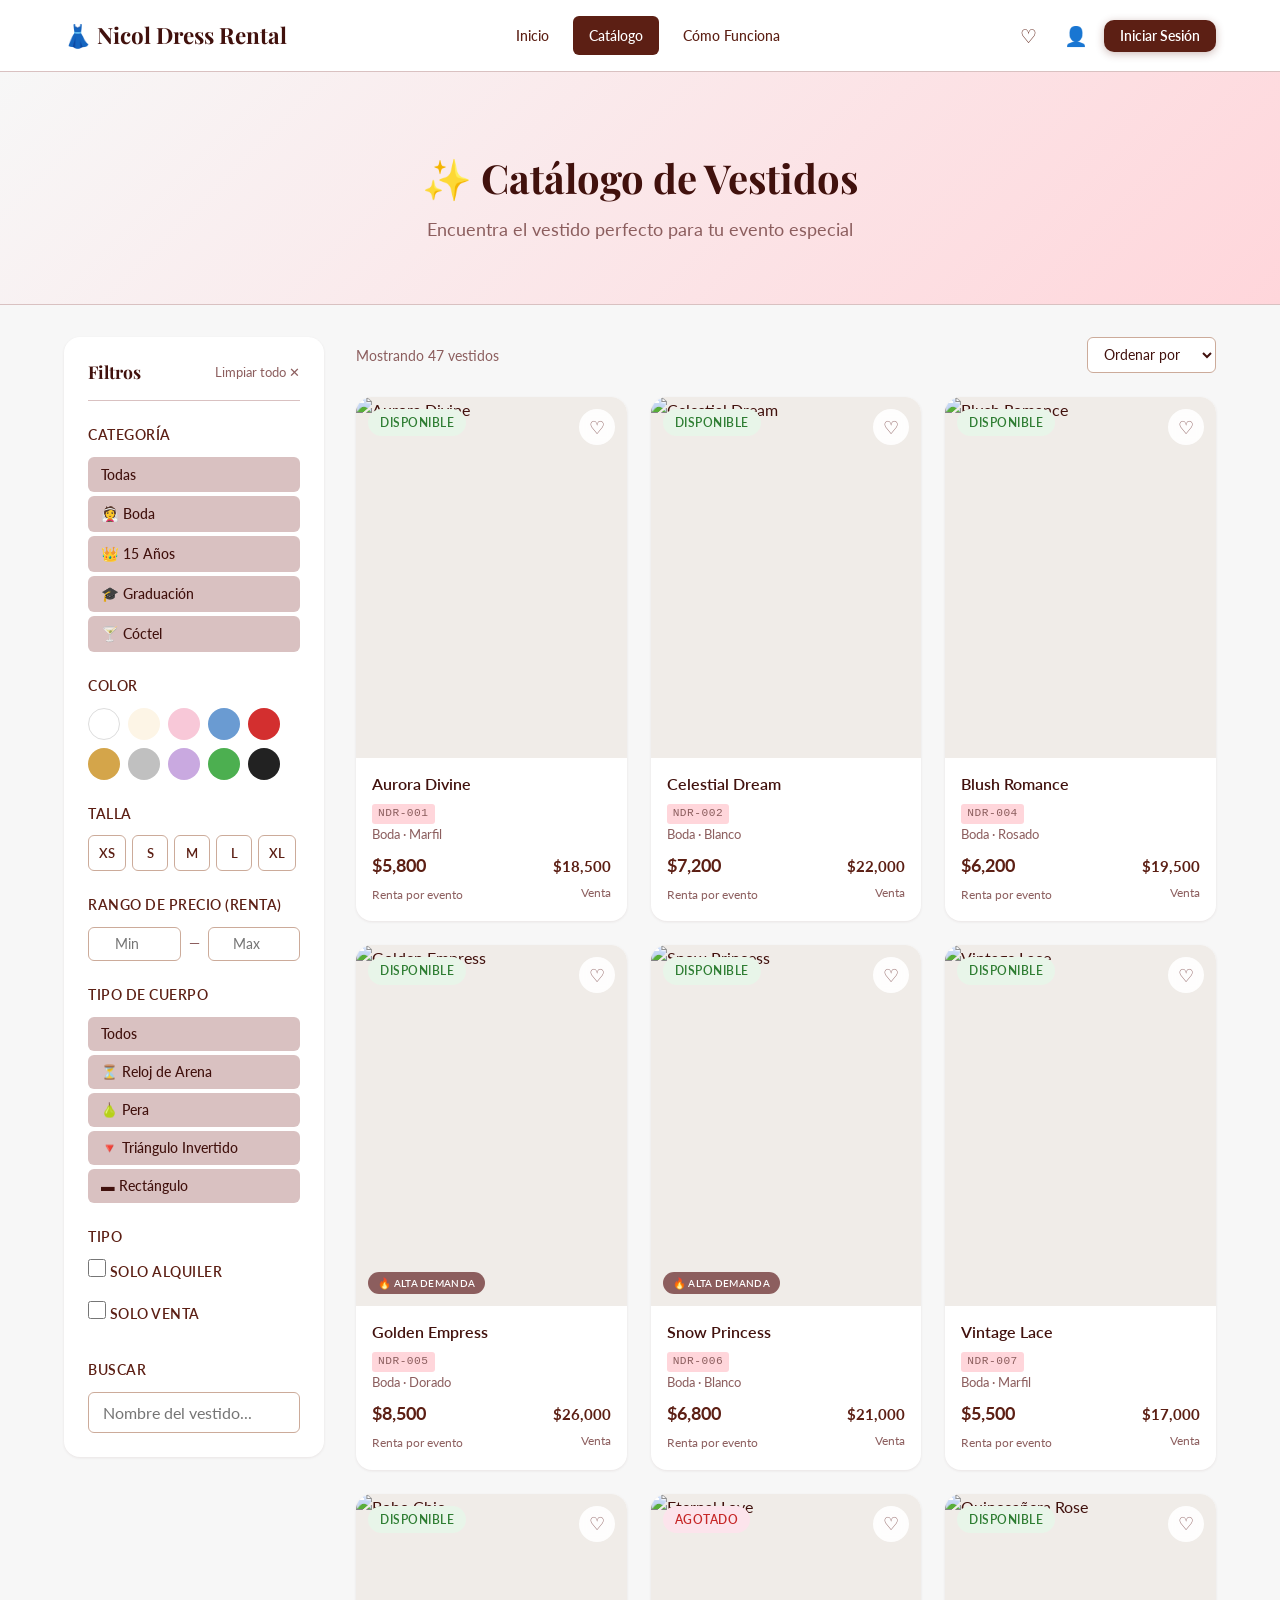
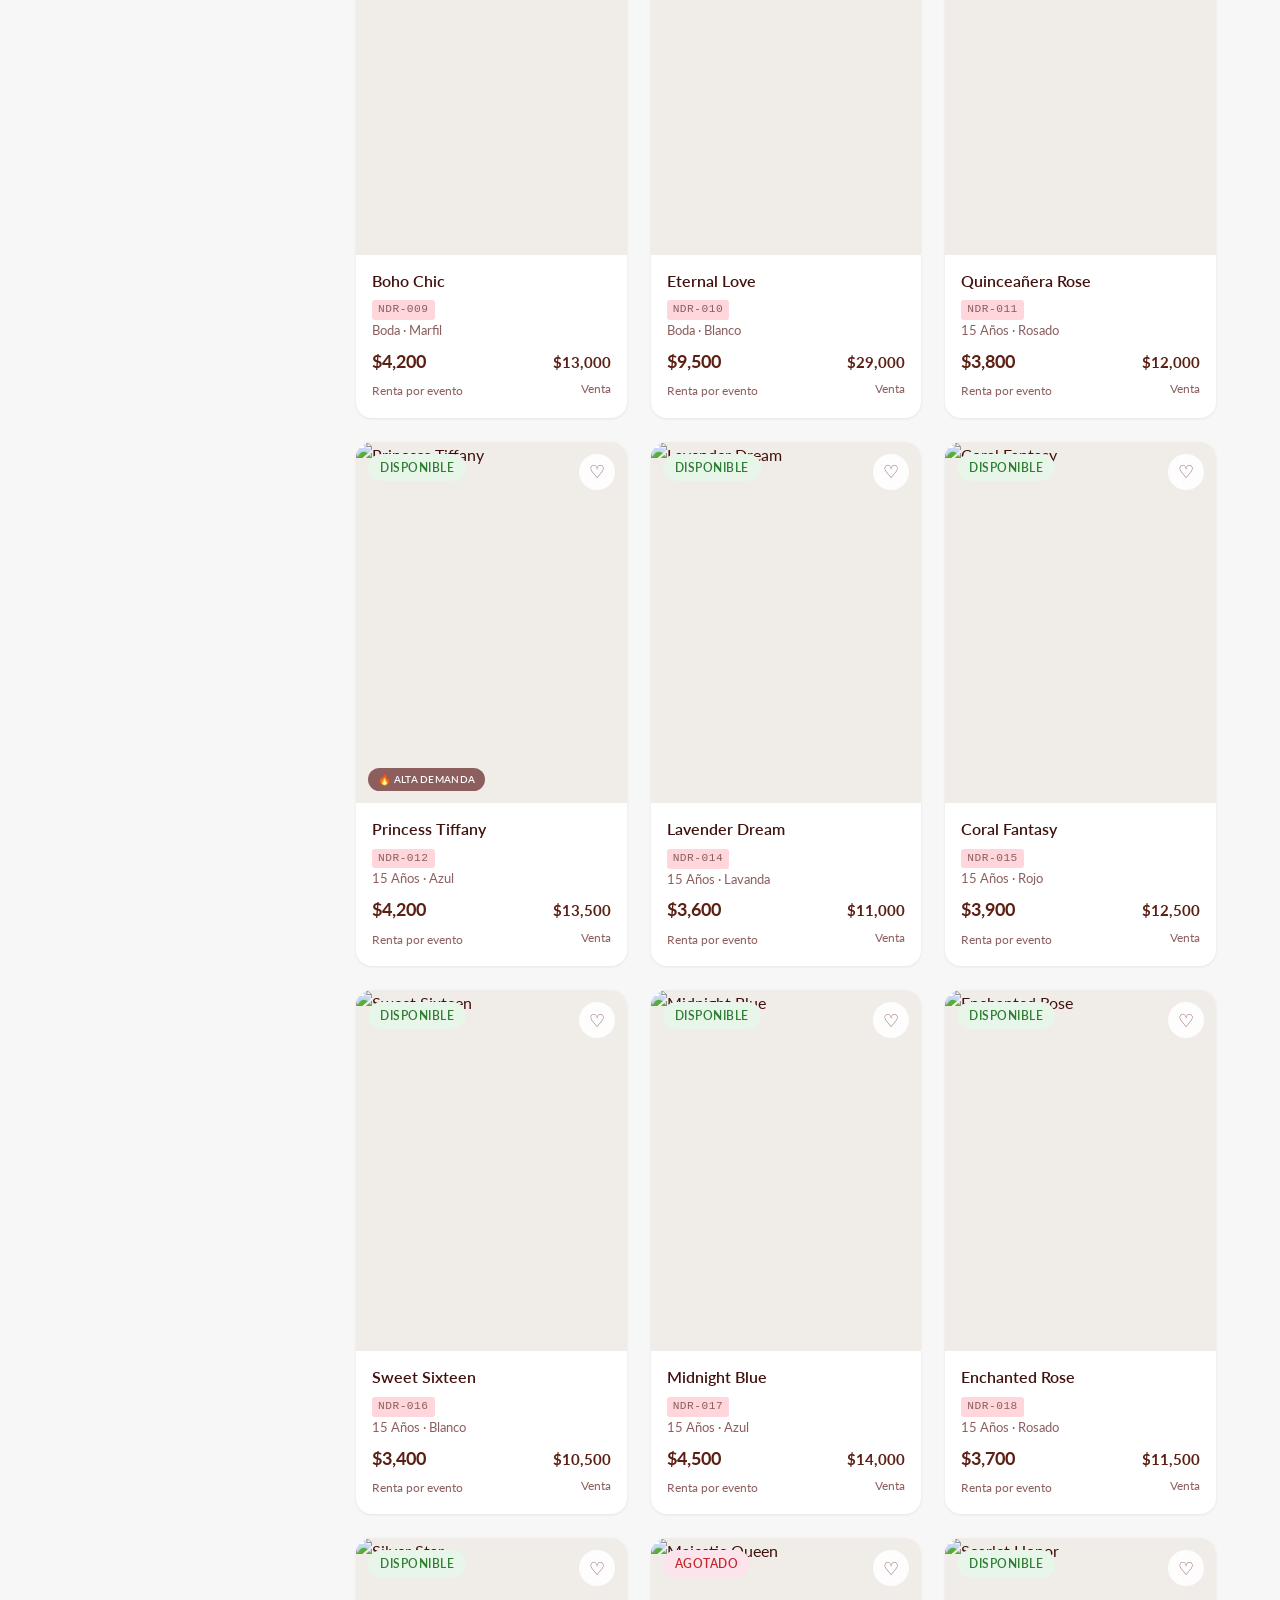
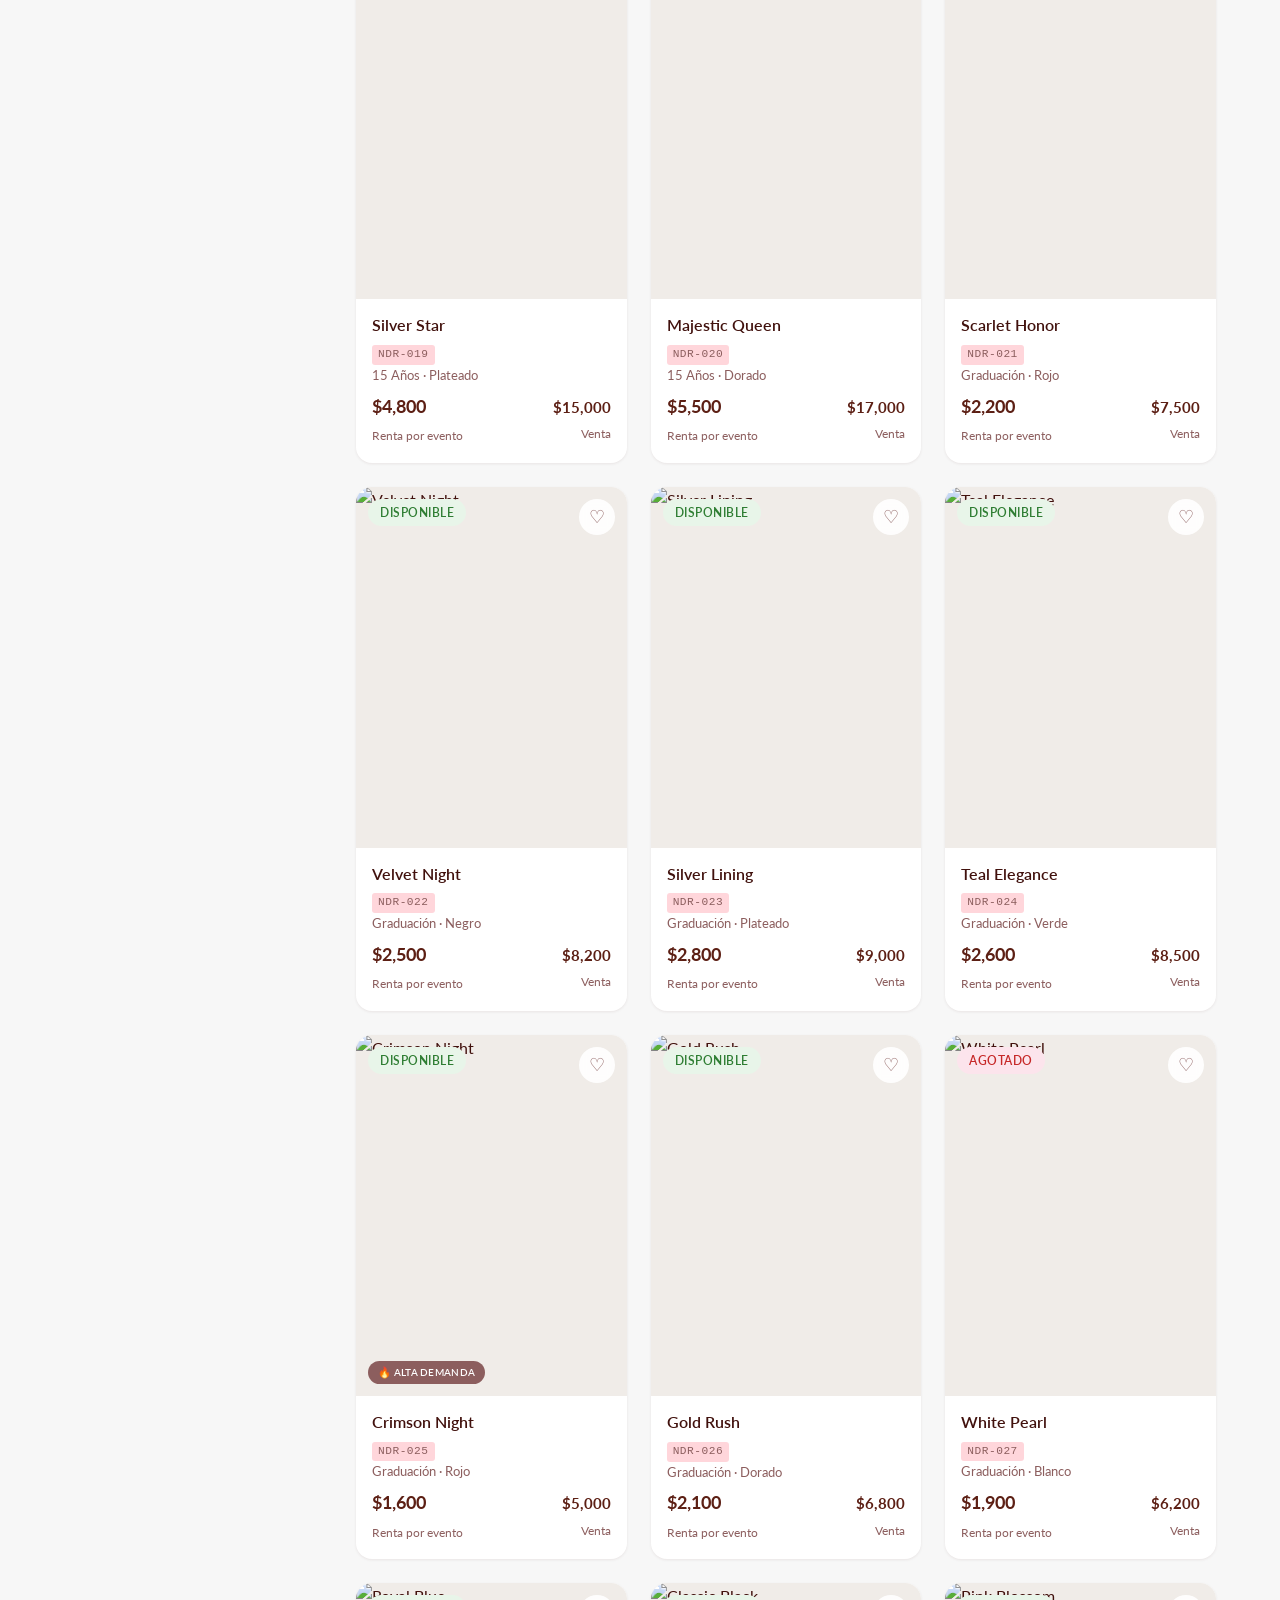
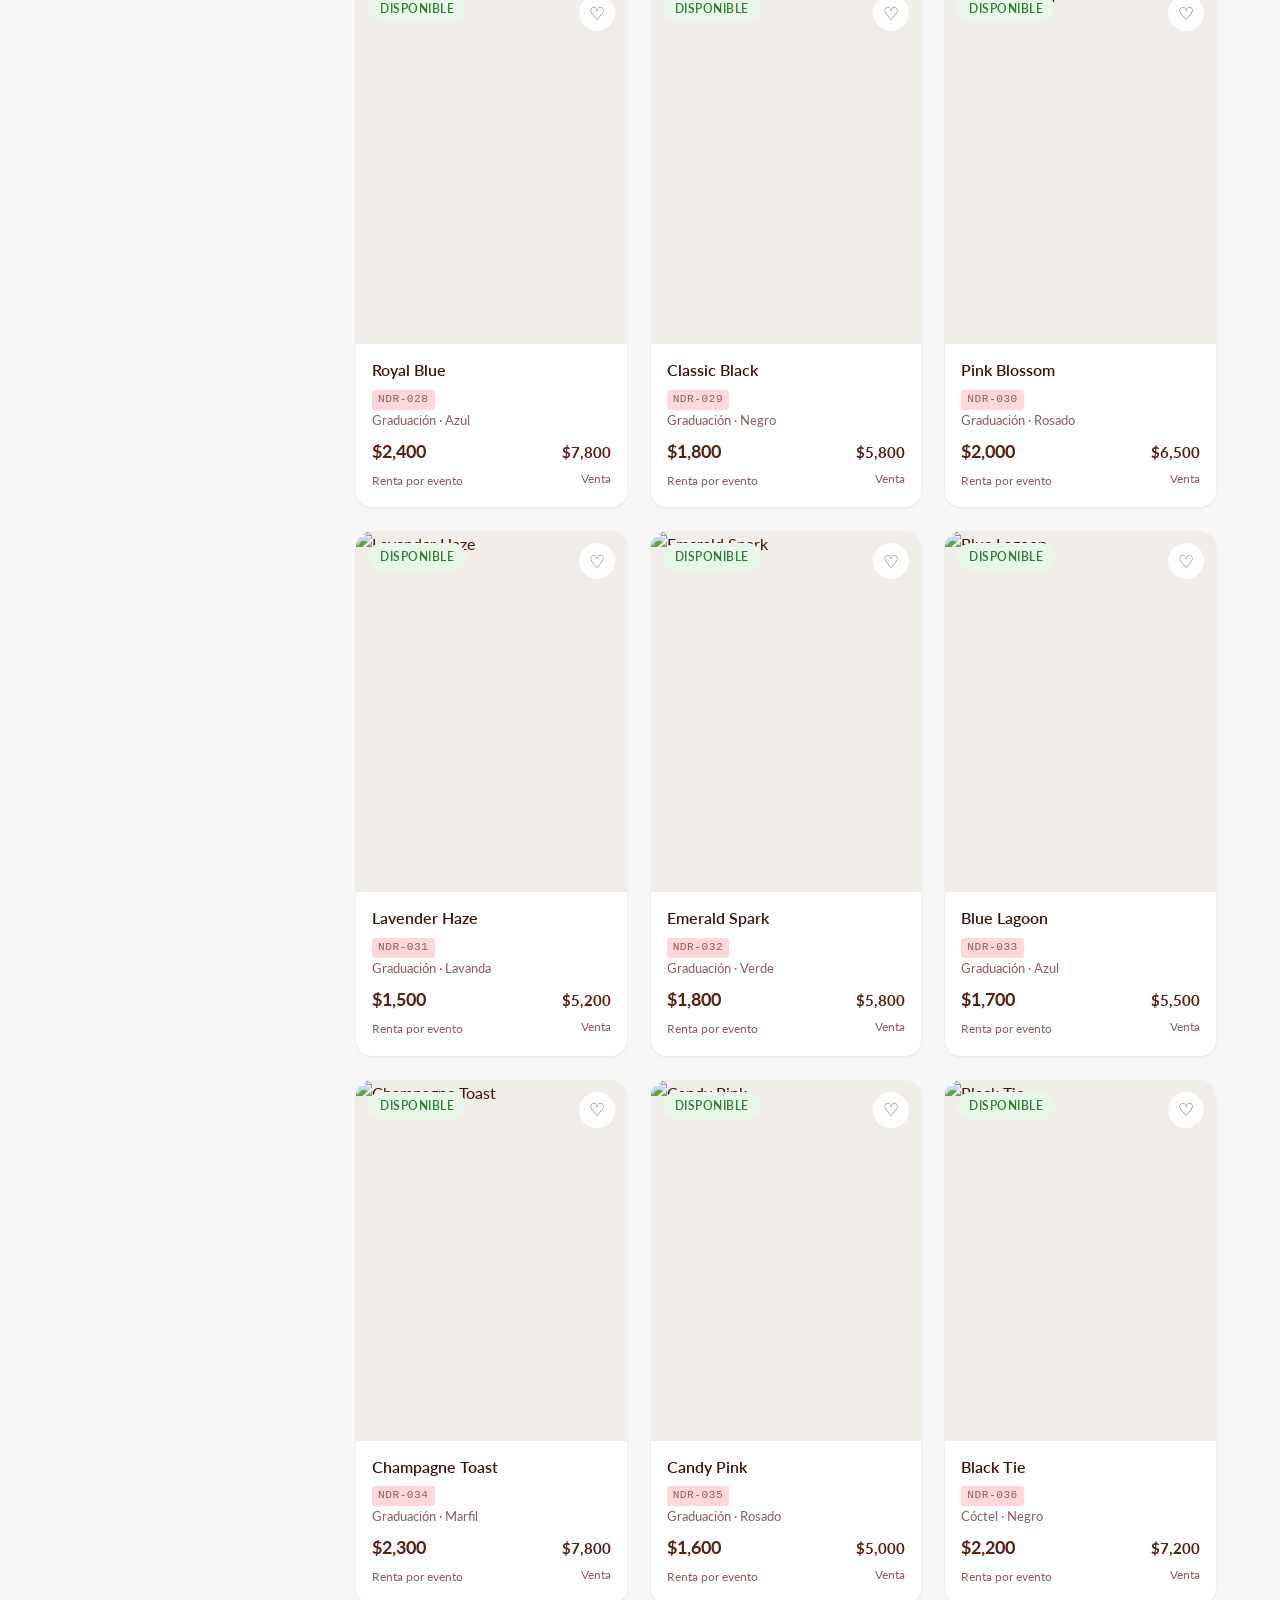
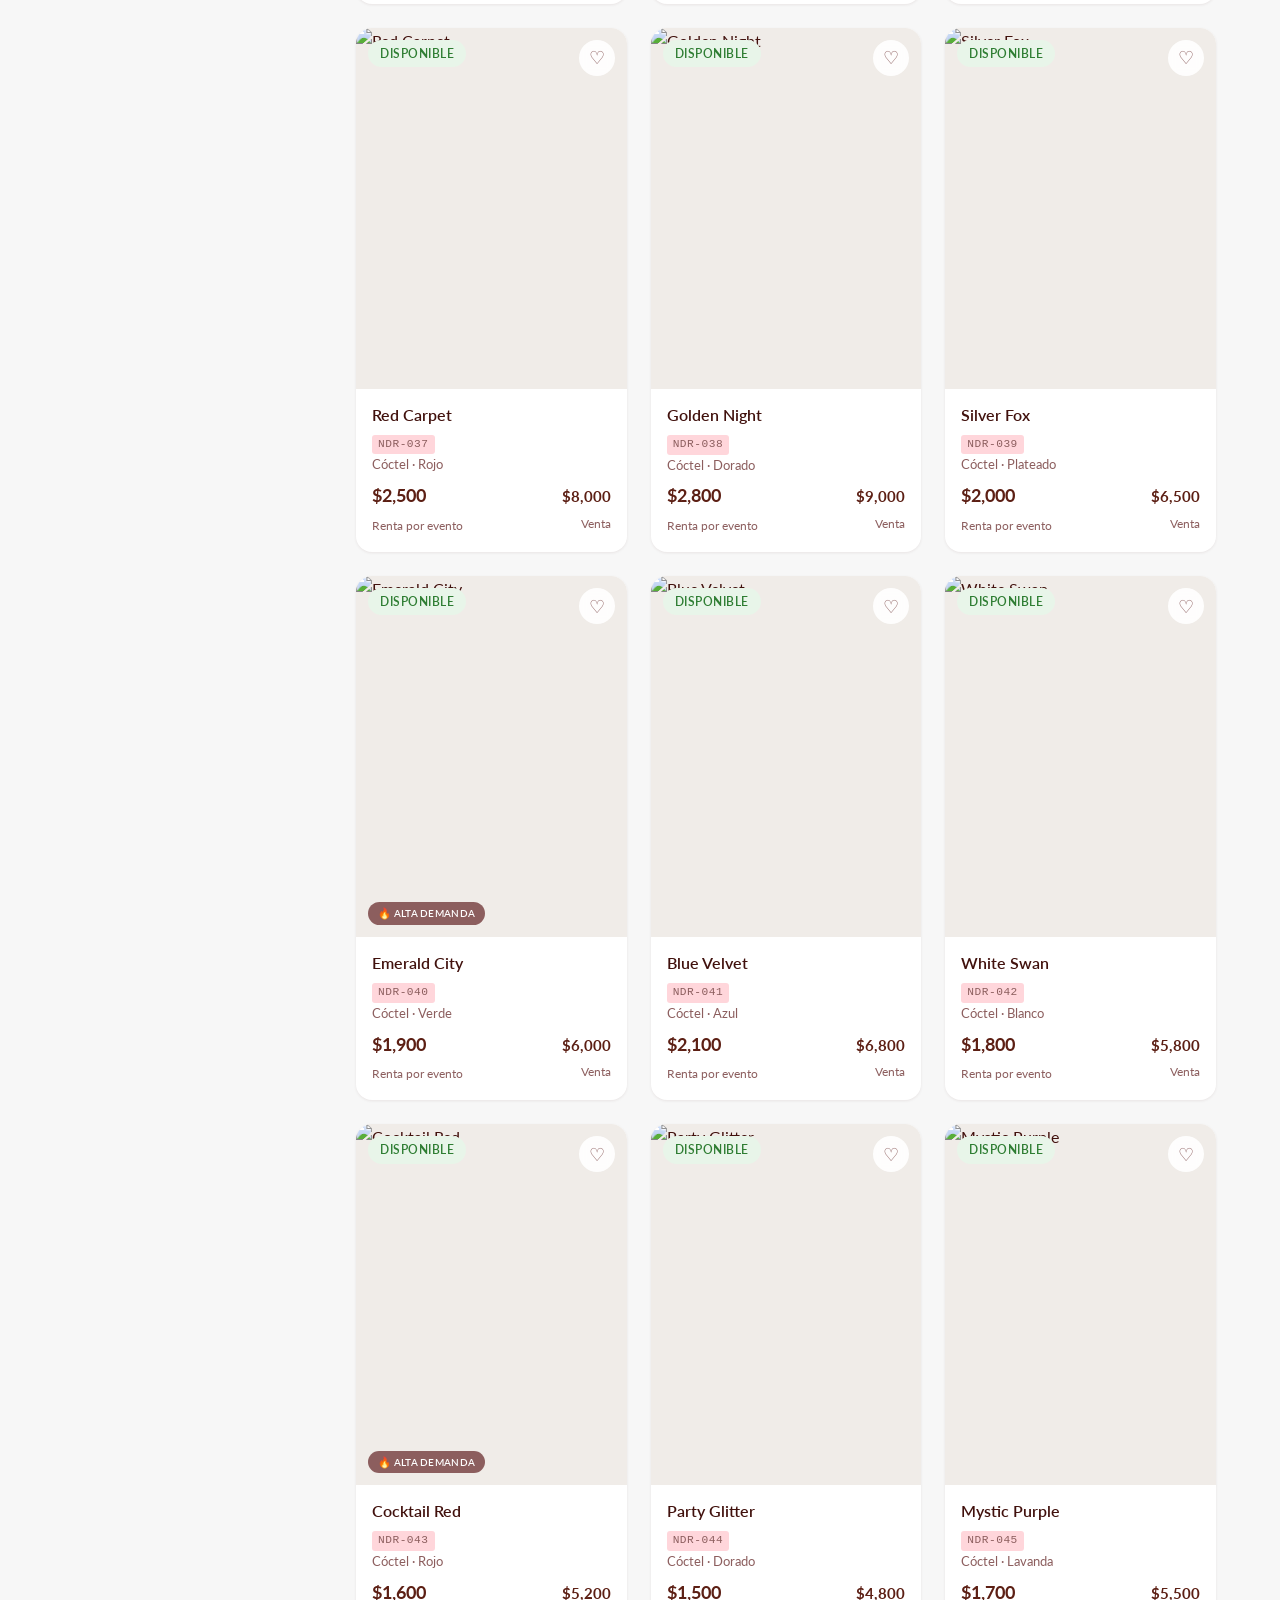
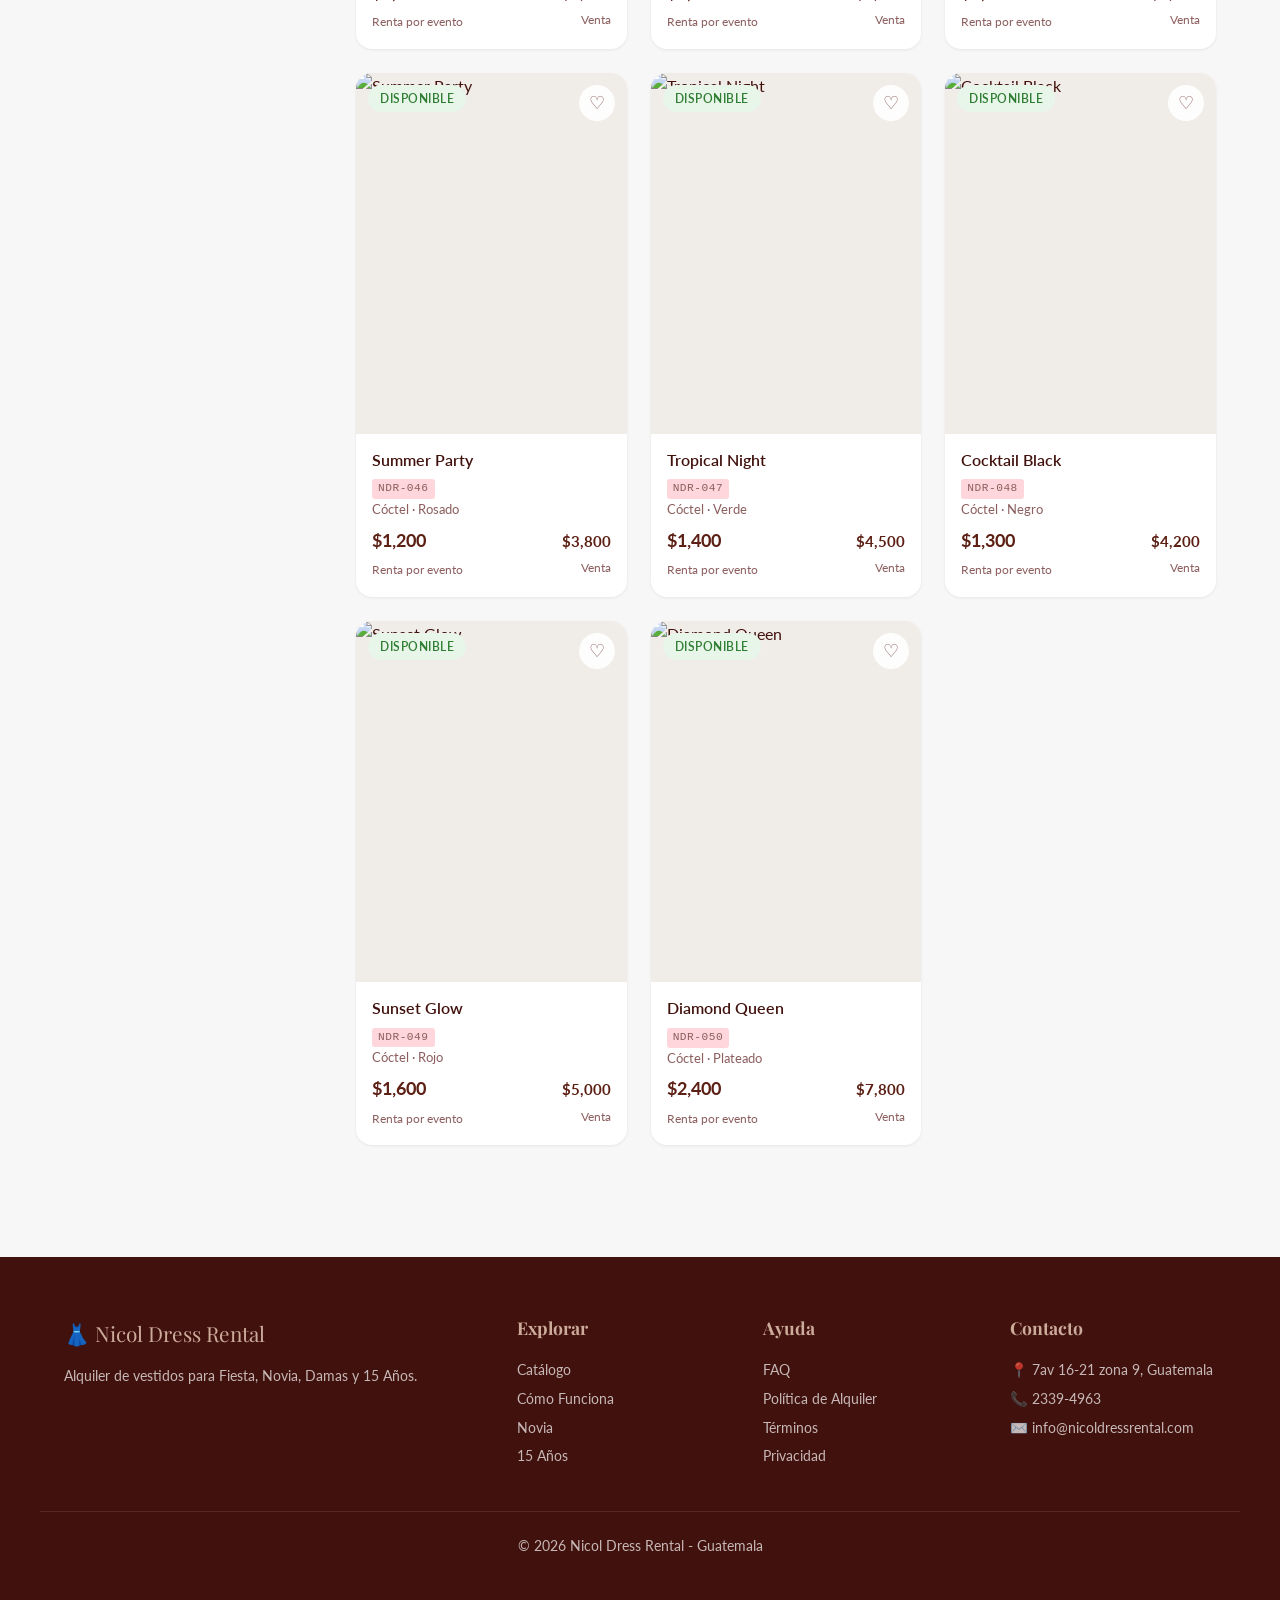
==== catalogo.html @ 9c917ecd "Primer commit de mi proyecto" ====
<!DOCTYPE html>
<html lang="es">
<head>
  <meta charset="UTF-8">
  <meta name="viewport" content="width=device-width, initial-scale=1.0">
  <title>Catálogo - Nicol Dress Rental</title>
  <link rel="stylesheet" href="public/css/main.css">
  <link rel="stylesheet" href="public/css/cliente.css">
  <link rel="icon" href="data:image/svg+xml,<svg xmlns=%22http://www.w3.org/2000/svg%22 viewBox=%220 0 100 100%22><text y=%22.9em%22 font-size=%2290%22>👗</text></svg>">
  <link rel="preconnect" href="https://fonts.googleapis.com">
  <link rel="preconnect" href="https://fonts.gstatic.com" crossorigin>
  <link href="https://fonts.googleapis.com/css2?family=Lato:wght@300;400;700;900&family=Playfair+Display:wght@400;600;700;800&display=swap" rel="stylesheet">
</head>
<body>
  <nav class="navbar" id="navbar">
    <div class="navbar-inner">
      <a href="/" class="navbar-logo"><span>👗 Nicol Dress Rental</span></a>
      <button class="menu-toggle" id="menuToggle" aria-label="Menú">☰</button>
      <div class="navbar-links" id="navbarLinks">
        <a href="/">Inicio</a>
        <a href="catalogo.html" class="active">Catálogo</a>
        <a href="/#como-funciona">Cómo Funciona</a>
      </div>
      <div class="navbar-actions">
        <button class="btn-icon" onclick="window.location.href='?tab=favoritos'" title="Favoritos">♡</button>
        <button class="btn-icon" id="userBtn" onclick="toggleUserMenu()" title="Mi Cuenta">👤</button>
        <button class="btn btn-primary btn-sm" id="loginBtn" onclick="openLoginModal()">Iniciar Sesión</button>
      </div>
    </div>
  </nav>

  <main class="main-content">
    <div class="page-hero">
      <h1>✨ Catálogo de Vestidos</h1>
      <p>Encuentra el vestido perfecto para tu evento especial</p>
    </div>

    <div class="container">
      <div class="catalog-layout">
        <!-- ─── SIDEBAR FILTROS ─── -->
        <aside class="filters-sidebar" id="filtersSidebar">
          <div class="filters-header">
            <h3>Filtros</h3>
            <span class="clear-filters" onclick="limpiarFiltros()">Limpiar todo ✕</span>
          </div>

          <!-- Categoría -->
          <div class="filter-group">
            <label>Categoría</label>
            <div class="filter-categories" id="filterCategorias">
              <button class="filter-category-btn" data-categoria="" onclick="filtrarPorCategoria(this)">Todas</button>
              <button class="filter-category-btn" data-categoria="Boda" onclick="filtrarPorCategoria(this)">👰 Boda</button>
              <button class="filter-category-btn" data-categoria="15 Años" onclick="filtrarPorCategoria(this)">👑 15 Años</button>
              <button class="filter-category-btn" data-categoria="Graduación" onclick="filtrarPorCategoria(this)">🎓 Graduación</button>
              <button class="filter-category-btn" data-categoria="Cóctel" onclick="filtrarPorCategoria(this)">🍸 Cóctel</button>
            </div>
          </div>

          <!-- Color -->
          <div class="filter-group">
            <label>Color</label>
            <div class="color-swatches" id="filterColores">
              <button class="color-swatch" data-color="Blanco" onclick="filtrarPorColor(this)"></button>
              <button class="color-swatch" data-color="Marfil" onclick="filtrarPorColor(this)"></button>
              <button class="color-swatch" data-color="Rosado" onclick="filtrarPorColor(this)"></button>
              <button class="color-swatch" data-color="Azul" onclick="filtrarPorColor(this)"></button>
              <button class="color-swatch" data-color="Rojo" onclick="filtrarPorColor(this)"></button>
              <button class="color-swatch" data-color="Dorado" onclick="filtrarPorColor(this)"></button>
              <button class="color-swatch" data-color="Plateado" onclick="filtrarPorColor(this)"></button>
              <button class="color-swatch" data-color="Lavanda" onclick="filtrarPorColor(this)"></button>
              <button class="color-swatch" data-color="Verde" onclick="filtrarPorColor(this)"></button>
              <button class="color-swatch" data-color="Negro" onclick="filtrarPorColor(this)"></button>
            </div>
          </div>

          <!-- Talla -->
          <div class="filter-group">
            <label>Talla</label>
            <div class="size-chips" id="filterTallas">
              <button class="size-chip" data-talla="XS" onclick="filtrarPorTalla(this)">XS</button>
              <button class="size-chip" data-talla="S" onclick="filtrarPorTalla(this)">S</button>
              <button class="size-chip" data-talla="M" onclick="filtrarPorTalla(this)">M</button>
              <button class="size-chip" data-talla="L" onclick="filtrarPorTalla(this)">L</button>
              <button class="size-chip" data-talla="XL" onclick="filtrarPorTalla(this)">XL</button>
            </div>
          </div>

          <!-- Precio -->
          <div class="filter-group">
            <label>Rango de Precio (Renta)</label>
            <div class="price-range-inputs">
              <input type="number" id="precioMin" placeholder="Min" min="0" onchange="filtrarPorPrecio()">
              <span>—</span>
              <input type="number" id="precioMax" placeholder="Max" min="0" onchange="filtrarPorPrecio()">
            </div>
          </div>

          <!-- Tipo de Cuerpo -->
          <div class="filter-group">
            <label>Tipo de Cuerpo</label>
            <div class="filter-body-types" id="filterCuerpo">
              <button class="filter-body-btn" data-cuerpo="" onclick="filtrarPorCuerpo(this)">Todos</button>
              <button class="filter-body-btn" data-cuerpo="Reloj de Arena" onclick="filtrarPorCuerpo(this)">⏳ Reloj de Arena</button>
              <button class="filter-body-btn" data-cuerpo="Pera" onclick="filtrarPorCuerpo(this)">🍐 Pera</button>
              <button class="filter-body-btn" data-cuerpo="Triángulo Invertido" onclick="filtrarPorCuerpo(this)">🔻 Triángulo Invertido</button>
              <button class="filter-body-btn" data-cuerpo="Rectángulo" onclick="filtrarPorCuerpo(this)">▬ Rectángulo</button>
            </div>
          </div>

          <!-- Tipo transacción -->
          <div class="filter-group">
            <label>Tipo</label>
            <div class="filter-checkboxes">
              <label class="filter-checkbox">
                <input type="checkbox" id="soloRenta" onchange="aplicarFiltros()">
                Solo Alquiler
              </label>
              <label class="filter-checkbox">
                <input type="checkbox" id="soloVenta" onchange="aplicarFiltros()">
                Solo Venta
              </label>
            </div>
          </div>

          <!-- Búsqueda -->
          <div class="filter-group">
            <label>Buscar</label>
            <input type="text" id="searchInput" placeholder="Nombre del vestido..." oninput="aplicarFiltros()">
          </div>
        </aside>

        <!-- ─── GRID CATÁLOGO ─── -->
        <div>
          <div class="catalog-header">
            <span class="result-count" id="resultCount">Mostrando 0 vestidos</span>
            <select class="sort-select" id="sortSelect" onchange="aplicarFiltros()">
              <option value="default">Ordenar por</option>
              <option value="precio-asc">Menor precio</option>
              <option value="precio-desc">Mayor precio</option>
              <option value="nombre">Nombre A-Z</option>
            </select>
          </div>
          <div class="grid grid-3" id="catalogGrid"></div>
        </div>
      </div>
    </div>
  </main>

  <footer class="footer">
    <div class="footer-inner">
      <div>
        <div class="footer-logo">👗 Nicol Dress Rental</div>
        <p>Alquiler de vestidos para Fiesta, Novia, Damas y 15 Años.</p>
      </div>
      <div>
        <h4>Explorar</h4>
        <a href="catalogo.html">Catálogo</a><br>
        <a href="/#como-funciona">Cómo Funciona</a><br>
        <a href="catalogo.html?categoria=Boda">Novia</a><br>
        <a href="catalogo.html?categoria=15 Años">15 Años</a>
      </div>
      <div><h4>Ayuda</h4><a href="faq.html">FAQ</a><br><a href="politicas.html">Política de Alquiler</a><br><a href="terminos.html">Términos</a><br><a href="privacidad.html">Privacidad</a></div>
      <div>
        <h4>Contacto</h4>
        <p>📍 7av 16-21 zona 9, Guatemala</p>
        <p>📞 2339-4963</p>
        <p>✉️ info@nicoldressrental.com</p>
      </div>
    </div>
    <div class="footer-bottom"><p>© 2026 Nicol Dress Rental - Guatemala</p></div>
  </footer>

  <!-- ─── LOGIN MODAL ─── -->
  <div class="modal-overlay" id="loginModal">
    <div class="modal">
      <div class="modal-header">
        <h3>Iniciar Sesión</h3>
        <button class="modal-close" onclick="closeLoginModal()">✕</button>
      </div>
      <div class="modal-body">
        <form class="login-form" id="loginForm" onsubmit="handleLogin(event)">
          <div class="form-group">
            <label for="loginEmail">Correo electrónico</label>
            <input type="email" id="loginEmail" placeholder="tu@correo.com" required>
          </div>
          <div class="form-group">
            <label for="loginPassword">Contraseña</label>
            <input type="password" id="loginPassword" placeholder="••••••" required>
          </div>
          <div class="form-group" style="margin:0;">
            <button type="submit" class="btn btn-primary btn-block">Iniciar Sesión</button>
          </div>
          <div class="form-footer">
            <p>Demo: <strong>maria@demo.com</strong> / <strong>123456</strong></p>
          </div>
        </form>
      </div>
    </div>
  </div>

  <!-- ─── TOAST ─── -->
  <div class="toast-container" id="toastContainer"></div>

  <script src="public/js/data.js"></script>
  <script src="public/js/catalogo.js"></script>
  <script src="public/js/carrito.js"></script>
  <script src="public/js/image-config.js"></script>
  <script>
    document.getElementById('menuToggle')?.addEventListener('click', () => {
      document.getElementById('navbarLinks').classList.toggle('open');
    });
  </script>
</body>
</html>
---- public/css/main.css ----
/* ============================================================
   👗 Nicol Dress Rental - Estilos Globales
   ============================================================ */

/* ─── CSS Variables (Paleta Estratégica) ─── */
:root {
  /* Paleta de colores - Aplicación estratégica 60-30-10 */
  --primary: #5C1F14;        /* Rojo Óxido - Botones CTA */
  --primary-dark: #4a1810;   /* Rojo Óxido oscuro - Hover */
  --primary-light: #7a3a2e;  /* Variante más clara */
  --accent: #8C5E5E;         /* Acento bordes/badges */
  --accent-soft: #CCAB9A;    /* Acento suave */

  --bg-cream: #F7F7F7;       /* Fondo Principal - 60% de la página */
  --bg-white: #ffffff;
  --bg-light: #FFD6DB;       /* Fondos secundarios y tarjetas */
  --bg-card: #D9C1C1;        /* Fondo tarjetas alternativo */
  --bg-gray: #f0ece8;
  --bg-dark: #41110D;        /* Vino Tinto Muy Oscuro - Texto principal */

  --text-primary: #41110D;   /* Vino Tinto - Texto principal y títulos */
  --text-secondary: #5C1F14; /* Rojo Óxido - Texto secundario */
  --text-muted: #8C5E5E;    /* Acento - Texto deshabilitado */
  --text-light: #ffffff;
  --text-link: #5C1F14;

  --border: #CCAB9A;         /* Acentos y bordes */
  --border-light: #D9C1C1;   /* Bordes suaves */

  --success: #4caf50;
  --warning: #ff9800;
  --danger: #d32f2f;
  --info: #5C1F14;

  --shadow-sm: 0 1px 3px rgba(65, 17, 13, 0.08);
  --shadow-md: 0 4px 12px rgba(65, 17, 13, 0.1);
  --shadow-lg: 0 8px 30px rgba(65, 17, 13, 0.12);
  --shadow-xl: 0 20px 60px rgba(65, 17, 13, 0.15);

  --radius-sm: 6px;
  --radius-md: 10px;
  --radius-lg: 16px;
  --radius-xl: 24px;

  --font-serif: 'Playfair Display', 'Georgia', serif;
  --font-sans: 'Lato', 'Segoe UI', -apple-system, BlinkMacSystemFont, sans-serif;

  --transition: all 0.3s cubic-bezier(0.4, 0, 0.2, 1);
  --transition-fast: all 0.15s ease;

  --max-width: 1200px;
  --header-height: 72px;
}

/* ─── Reset ─── */
*, *::before, *::after {
  box-sizing: border-box;
  margin: 0;
  padding: 0;
}

html {
  scroll-behavior: smooth;
  font-size: 16px;
}

body {
  font-family: var(--font-sans);
  color: var(--text-primary);
  background-color: var(--bg-cream);
  line-height: 1.6;
  min-height: 100vh;
  -webkit-font-smoothing: antialiased;
}

img {
  max-width: 100%;
  height: auto;
  display: block;
}

a {
  color: var(--text-link);
  text-decoration: none;
  transition: var(--transition-fast);
}

a:hover {
  color: var(--primary-dark);
}

button {
  cursor: pointer;
  font-family: inherit;
  font-size: inherit;
  border: none;
  background: none;
  transition: var(--transition);
}

input, select, textarea {
  font-family: inherit;
  font-size: inherit;
  border: 1.5px solid var(--border);
  border-radius: var(--radius-sm);
  padding: 10px 14px;
  background: var(--bg-white);
  color: var(--text-primary);
  transition: var(--transition-fast);
  outline: none;
  width: 100%;
}

input:focus, select:focus, textarea:focus {
  border-color: var(--primary);
  box-shadow: 0 0 0 3px rgba(92, 31, 20, 0.15);
}

ul { list-style: none; }

/* ─── Typography ─── */
h1, h2, h3, h4, h5, h6 {
  font-family: var(--font-serif);
  color: var(--text-primary);
  line-height: 1.3;
}

h1 { font-size: 2.5rem; }
h2 { font-size: 2rem; }
h3 { font-size: 1.5rem; }
h4 { font-size: 1.25rem; }

/* ─── Header / Navbar ─── */
.navbar {
  position: fixed;
  top: 0;
  left: 0;
  right: 0;
  z-index: 1000;
  background: rgba(255, 255, 255, 0.97);
  backdrop-filter: blur(10px);
  -webkit-backdrop-filter: blur(10px);
  border-bottom: 1px solid var(--border-light);
  height: var(--header-height);
  transition: var(--transition);
}

.navbar.scrolled {
  box-shadow: var(--shadow-md);
}

.navbar-inner {
  max-width: var(--max-width);
  margin: 0 auto;
  padding: 0 24px;
  height: 100%;
  display: flex;
  align-items: center;
  justify-content: space-between;
}

.navbar-logo {
  display: flex;
  align-items: center;
  gap: 10px;
  font-family: var(--font-serif);
  font-size: 1.4rem;
  color: var(--text-primary);
  font-weight: 700;
}

.navbar-logo img {
  height: 36px;
  width: auto;
}

.navbar-logo span {
  color: var(--text-primary);
}

.navbar-links {
  display: flex;
  align-items: center;
  gap: 8px;
}

.navbar-links a {
  padding: 8px 16px;
  border-radius: var(--radius-sm);
  color: var(--text-secondary);
  font-size: 0.9rem;
  font-weight: 500;
  transition: var(--transition);
}

.navbar-links a:hover,
.navbar-links a.active {
  color: var(--text-light);
  background: var(--primary);
}

.navbar-actions {
  display: flex;
  align-items: center;
  gap: 8px;
}

.navbar-actions .btn-icon {
  width: 40px;
  height: 40px;
  display: flex;
  align-items: center;
  justify-content: center;
  border-radius: 50%;
  color: var(--text-secondary);
  font-size: 1.2rem;
  position: relative;
  transition: var(--transition);
}

.navbar-actions .btn-icon:hover {
  background: var(--bg-light);
  color: var(--primary);
}

.navbar-actions .badge {
  position: absolute;
  top: 2px;
  right: 2px;
  background: var(--danger);
  color: white;
  font-size: 0.65rem;
  font-weight: 700;
  width: 18px;
  height: 18px;
  border-radius: 50%;
  display: flex;
  align-items: center;
  justify-content: center;
}

/* Hamburger menu button (mobile) */
.menu-toggle {
  display: none;
  width: 40px;
  height: 40px;
  align-items: center;
  justify-content: center;
  border-radius: var(--radius-sm);
  color: var(--text-secondary);
  font-size: 1.5rem;
}

/* ─── Buttons ─── */
.btn {
  display: inline-flex;
  align-items: center;
  justify-content: center;
  gap: 8px;
  padding: 12px 24px;
  border-radius: var(--radius-md);
  font-weight: 600;
  font-size: 0.95rem;
  transition: var(--transition);
  white-space: nowrap;
  position: relative;
  overflow: hidden;
}

.btn::after {
  content: '';
  position: absolute;
  inset: 0;
  background: radial-gradient(circle at center, rgba(255,255,255,0.3) 0%, transparent 70%);
  opacity: 0;
  transition: opacity 0.3s ease;
}

.btn:active::after {
  opacity: 1;
}

.btn-primary {
  background: var(--primary);
  color: white;
  box-shadow: 0 2px 8px rgba(92, 31, 20, 0.3);
}

.btn-primary:hover {
  background: #41110D;
  transform: translateY(-3px);
  box-shadow: 0 8px 24px rgba(65, 17, 13, 0.45);
  color: white;
}

.btn-secondary {
  background: #D9C1C1;
  color: #41110D;
  border: 1.5px solid #CCAB9A;
}

.btn-secondary:hover {
  background: #CCAB9A;
  border-color: #8C5E5E;
  color: #41110D;
  transform: translateY(-2px);
  box-shadow: 0 4px 12px rgba(140, 94, 94, 0.3);
}

.btn-outline {
  background: transparent;
  color: var(--primary);
  border: 1.5px solid var(--primary);
}

.btn-outline:hover {
  background: var(--primary);
  color: white;
  transform: translateY(-1px);
  box-shadow: 0 4px 12px rgba(92, 31, 20, 0.3);
}

.btn-danger {
  background: var(--danger);
  color: white;
}

.btn-danger:hover {
  background: #b71c1c;
  color: white;
  transform: translateY(-1px);
}

.btn-sm {
  padding: 8px 16px;
  font-size: 0.85rem;
}

.btn-lg {
  padding: 16px 32px;
  font-size: 1.1rem;
}

.btn-block {
  width: 100%;
}

/* ─── Scrollbar Personalizada ─── */
::-webkit-scrollbar {
  width: 8px;
  height: 8px;
}

::-webkit-scrollbar-track {
  background: var(--bg-cream);
}

::-webkit-scrollbar-thumb {
  background: var(--accent-soft);
  border-radius: 4px;
}

::-webkit-scrollbar-thumb:hover {
  background: var(--accent);
}

/* ─── Main Content ─── */
.main-content {
  padding-top: var(--header-height);
  min-height: calc(100vh - var(--header-height));
}

.container {
  max-width: var(--max-width);
  margin: 0 auto;
  padding: 0 24px;
}

.section {
  padding: 80px 0;
}

.section-title {
  text-align: center;
  margin-bottom: 48px;
}

.section-title h2 {
  margin-bottom: 12px;
  color: var(--text-primary);
}

.section-title p {
  color: var(--text-muted);
  max-width: 600px;
  margin: 0 auto;
}

/* ─── Cards ─── */
.card {
  background: var(--bg-white);
  border-radius: var(--radius-lg);
  box-shadow: var(--shadow-sm);
  overflow: hidden;
  transition: var(--transition);
}

.card:hover {
  box-shadow: var(--shadow-md);
  transform: translateY(-4px);
}

/* ─── Grid ─── */
.grid {
  display: grid;
  gap: 24px;
}

.grid-2 { grid-template-columns: repeat(2, 1fr); }
.grid-3 { grid-template-columns: repeat(3, 1fr); }
.grid-4 { grid-template-columns: repeat(4, 1fr); }

/* ─── Badge ─── */
.badge {
  display: inline-flex;
  align-items: center;
  gap: 4px;
  padding: 4px 12px;
  border-radius: 100px;
  font-size: 0.75rem;
  font-weight: 600;
  text-transform: uppercase;
  letter-spacing: 0.5px;
}

.badge-success { background: #e8f5e9; color: #2e7d32; }
.badge-warning { background: #fff3e0; color: #e65100; }
.badge-danger { background: #fce4ec; color: #c62828; }
.badge-info { background: #FFD6DB; color: var(--primary); }
.badge-default { background: #D9C1C1; color: var(--text-primary); }

/* ─── Spinner ─── */
.spinner {
  width: 24px;
  height: 24px;
  border: 3px solid var(--border);
  border-top-color: var(--primary);
  border-radius: 50%;
  animation: spin 0.6s linear infinite;
}

@keyframes spin {
  to { transform: rotate(360deg); }
}

/* ─── Image Skeleton / Loading ─── */
.img-loading {
  position: relative;
  overflow: hidden;
  background: #D9C1C1;
}

.img-loading::after {
  content: '';
  position: absolute;
  top: 0;
  left: -100%;
  width: 200%;
  height: 100%;
  background: linear-gradient(90deg, transparent 0%, rgba(255,255,255,0.4) 50%, transparent 100%);
  animation: shimmer 1.5s infinite;
}

@keyframes shimmer {
  from { transform: translateX(-50%); }
  to { transform: translateX(50%); }
}

img {
  transition: opacity 0.4s ease;
}

/* ─── Toast / Notifications ─── */
.toast-container {
  position: fixed;
  top: calc(var(--header-height) + 16px);
  right: 24px;
  z-index: 9999;
  display: flex;
  flex-direction: column;
  gap: 8px;
}

.toast {
  display: flex;
  align-items: center;
  gap: 12px;
  padding: 14px 20px;
  background: #FFD6DB;
  border-radius: var(--radius-md);
  box-shadow: 0 8px 32px rgba(65, 17, 13, 0.18);
  border-left: 4px solid #8C5E5E;
  min-width: 300px;
  max-width: 420px;
  animation: slideInRight 0.3s ease;
  border: 1px solid #CCAB9A;
  color: #41110D;
}

.toast-success { border-left-color: #4caf50; }
.toast-error { border-left-color: #d32f2f; }
.toast-warning { border-left-color: #ff9800; }
.toast-info { border-left-color: #8C5E5E; }

.toast-success { border-left-color: var(--success); }
.toast-error { border-left-color: var(--danger); }
.toast-warning { border-left-color: var(--warning); }
.toast-info { border-left-color: var(--info); }

.toast-icon {
  font-size: 1.3rem;
  flex-shrink: 0;
}

.toast-message {
  flex: 1;
  font-size: 0.9rem;
  color: var(--text-secondary);
}

.toast-close {
  flex-shrink: 0;
  color: var(--text-muted);
  font-size: 1.1rem;
  padding: 4px;
}

@keyframes slideInRight {
  from { transform: translateX(100%); opacity: 0; }
  to { transform: translateX(0); opacity: 1; }
}

/* ─── Modal ─── */
.modal-overlay {
  position: fixed;
  top: 0;
  left: 0;
  right: 0;
  bottom: 0;
  background: rgba(65, 17, 13, 0.5);
  backdrop-filter: blur(4px);
  z-index: 2000;
  display: none;
  align-items: center;
  justify-content: center;
  padding: 24px;
  animation: fadeIn 0.2s ease;
}

.modal-overlay.open {
  display: flex;
}

.modal {
  background: var(--bg-white);
  border-radius: var(--radius-xl);
  box-shadow: var(--shadow-xl);
  max-width: 600px;
  width: 100%;
  max-height: 90vh;
  overflow-y: auto;
  animation: scaleIn 0.3s ease;
}

.modal-header {
  display: flex;
  align-items: center;
  justify-content: space-between;
  padding: 24px;
  border-bottom: 1px solid var(--border-light);
}

.modal-header h3 {
  font-size: 1.3rem;
}

.modal-close {
  width: 36px;
  height: 36px;
  display: flex;
  align-items: center;
  justify-content: center;
  border-radius: 50%;
  color: var(--text-muted);
  font-size: 1.3rem;
}

.modal-close:hover {
  background: var(--bg-light);
  color: var(--text-primary);
}

.modal-body {
  padding: 24px;
}

.modal-footer {
  display: flex;
  gap: 12px;
  justify-content: flex-end;
  padding: 20px 24px;
  border-top: 1px solid var(--border-light);
}

@keyframes fadeIn {
  from { opacity: 0; }
  to { opacity: 1; }
}

@keyframes scaleIn {
  from { opacity: 0; transform: scale(0.95); }
  to { opacity: 1; transform: scale(1); }
}

/* ─── Footer ─── */
.footer {
  background: var(--bg-dark);
  color: var(--text-light);
  padding: 60px 0 40px;
  margin-top: 80px;
}

.footer-inner {
  max-width: var(--max-width);
  margin: 0 auto;
  padding: 0 24px;
  display: grid;
  grid-template-columns: 2fr 1fr 1fr 1fr;
  gap: 40px;
}

.footer h4 {
  color: var(--accent-soft);
  font-size: 1.1rem;
  margin-bottom: 16px;
}

.footer p, .footer a {
  color: rgba(255, 255, 255, 0.7);
  font-size: 0.9rem;
  line-height: 2;
}

.footer a:hover {
  color: var(--accent-soft);
}

.footer-logo {
  font-family: var(--font-serif);
  font-size: 1.3rem;
  color: var(--accent-soft);
  margin-bottom: 12px;
}

.footer-bottom {
  max-width: var(--max-width);
  margin: 40px auto 0;
  padding: 20px 24px 0;
  border-top: 1px solid rgba(255, 255, 255, 0.1);
  text-align: center;
  color: rgba(255, 255, 255, 0.5);
  font-size: 0.85rem;
}

/* ─── Empty State ─── */
.empty-state {
  text-align: center;
  padding: 60px 24px;
  color: var(--text-muted);
}

.empty-state .empty-icon {
  font-size: 3rem;
  margin-bottom: 16px;
  opacity: 0.5;
}

.empty-state h3 {
  color: var(--text-secondary);
  margin-bottom: 8px;
}

.empty-state p {
  margin-bottom: 20px;
}

/* ─── Responsive ─── */
@media (max-width: 1024px) {
  .grid-4 { grid-template-columns: repeat(3, 1fr); }
  .footer-inner { grid-template-columns: 1fr 1fr; }
}

@media (max-width: 768px) {
  h1 { font-size: 2rem; }
  h2 { font-size: 1.6rem; }
  h3 { font-size: 1.3rem; }

  .menu-toggle { display: flex; }

  .navbar-links {
    display: none;
    position: absolute;
    top: var(--header-height);
    left: 0;
    right: 0;
    background: var(--bg-white);
    flex-direction: column;
    padding: 16px;
    border-bottom: 1px solid var(--border-light);
    box-shadow: var(--shadow-md);
  }

  .navbar-links.open {
    display: flex;
  }

  .navbar-links a {
    width: 100%;
    padding: 12px 16px;
  }

  .grid-2, .grid-3, .grid-4 { grid-template-columns: repeat(2, 1fr); }

  .section { padding: 48px 0; }

  .footer-inner { grid-template-columns: 1fr; }
}

@media (max-width: 480px) {
  .grid-2, .grid-3, .grid-4 { grid-template-columns: 1fr; }
  .container { padding: 0 16px; }
  .navbar-inner { padding: 0 16px; }
}

/* ─── Page Hero ─── */
.page-hero {
  background: linear-gradient(135deg, var(--bg-cream), var(--bg-light));
  padding: 80px 0 60px;
  text-align: center;
  border-bottom: 1px solid var(--border-light);
}

.page-hero h1 {
  margin-bottom: 12px;
  color: var(--text-primary);
}

.page-hero p {
  color: var(--text-muted);
  font-size: 1.1rem;
  max-width: 600px;
  margin: 0 auto;
}

/* ─── Login Modal ─── */
.login-form .form-group {
  margin-bottom: 20px;
}

.login-form label {
  display: block;
  margin-bottom: 6px;
  font-weight: 600;
  font-size: 0.9rem;
  color: var(--text-secondary);
}

.login-form .form-footer {
  text-align: center;
  margin-top: 16px;
  font-size: 0.85rem;
  color: var(--text-muted);
}

.login-form .form-footer a {
  color: var(--primary);
  font-weight: 600;
}

/* ─── User Menu ─── */
.user-menu {
  position: relative;
}

.user-menu .user-name {
  display: flex;
  align-items: center;
  gap: 6px;
  padding: 6px 12px 6px 6px;
  border-radius: 100px;
  background: var(--bg-light);
  font-size: 0.85rem;
  font-weight: 600;
  color: var(--text-secondary);
}

.user-menu .user-avatar {
  width: 28px;
  height: 28px;
  border-radius: 50%;
  background: var(--primary);
  color: white;
  display: flex;
  align-items: center;
  justify-content: center;
  font-size: 0.75rem;
  font-weight: 700;
}

.user-dropdown {
  position: absolute;
  top: calc(100% + 8px);
  right: 0;
  background: var(--bg-white);
  border-radius: var(--radius-md);
  box-shadow: var(--shadow-lg);
  min-width: 200px;
  padding: 8px;
  display: none;
  z-index: 100;
}

.user-dropdown.open {
  display: block;
}

.user-dropdown a,
.user-dropdown button {
  display: flex;
  align-items: center;
  gap: 10px;
  padding: 10px 14px;
  border-radius: var(--radius-sm);
  color: var(--text-secondary);
  font-size: 0.9rem;
  font-weight: 500;
  width: 100%;
  text-align: left;
}

.user-dropdown a:hover,
.user-dropdown button:hover {
  background: var(--bg-light);
  color: var(--text-primary);
}

.user-dropdown .dropdown-divider {
  height: 1px;
  background: var(--border-light);
  margin: 6px 8px;
}

.user-dropdown .logout-btn {
  color: var(--danger);
}

.user-dropdown .logout-btn:hover {
  background: #fce4ec;
}

/* ─── Switch Admin/Cliente ─── */
.switch-view {
  display: inline-flex;
  align-items: center;
  gap: 8px;
  padding: 8px 16px;
  border-radius: 100px;
  background: rgba(255, 255, 255, 0.08);
  color: rgba(255, 255, 255, 0.6);
  font-size: 0.8rem;
  cursor: pointer;
  transition: var(--transition);
  border: 1px solid transparent;
}

.switch-view:hover {
  background: rgba(255, 255, 255, 0.12);
  color: var(--accent-soft);
  border-color: var(--accent-soft);
}
---- public/css/cliente.css ----
/* ============================================================
   👗 Nicol Dress Rental - Estilos de Cliente (Catálogo & Landing)
   ============================================================ */

/* ─── HERO SECTION (Landing Page) ─── */
.hero {
  min-height: calc(100vh - var(--header-height));
  display: flex;
  align-items: center;
  background: linear-gradient(135deg, var(--bg-cream) 0%, var(--bg-light) 50%, var(--bg-cream) 100%);
  position: relative;
  overflow: hidden;
}

.hero::before {
  content: '';
  position: absolute;
  top: -50%;
  right: -30%;
  width: 80%;
  height: 200%;
  background: radial-gradient(ellipse, rgba(92, 31, 20, 0.06) 0%, transparent 70%);
  pointer-events: none;
}

.hero-inner {
  max-width: var(--max-width);
  margin: 0 auto;
  padding: 0 24px;
  display: grid;
  grid-template-columns: 1fr 1fr;
  gap: 60px;
  align-items: center;
  width: 100%;
  position: relative;
  z-index: 1;
}

.hero-content h1 {
  font-size: 3.2rem;
  line-height: 1.15;
  margin-bottom: 20px;
}

.hero-content h1 span {
  color: var(--primary);
  display: block;
}

.hero-content p {
  font-size: 1.1rem;
  color: var(--text-secondary);
  margin-bottom: 32px;
  line-height: 1.7;
  max-width: 480px;
}

.hero-buttons {
  display: flex;
  gap: 16px;
  flex-wrap: wrap;
}

.hero-image {
  display: flex;
  justify-content: center;
  align-items: center;
}

.hero-image img {
  width: 100%;
  max-width: 480px;
  border-radius: var(--radius-xl);
  box-shadow: var(--shadow-xl);
  aspect-ratio: 3/4;
  object-fit: cover;
}

/* ─── HOW IT WORKS ─── */
.how-it-works {
  background: var(--bg-light);
}

.steps-grid {
  display: grid;
  grid-template-columns: repeat(4, 1fr);
  gap: 32px;
}

.step-card {
  text-align: center;
  padding: 32px 20px;
  background: var(--bg-white);
  border-radius: var(--radius-lg);
  box-shadow: var(--shadow-sm);
  transition: var(--transition);
}

.step-card:hover {
  transform: translateY(-3px);
  box-shadow: var(--shadow-md);
}

.step-number {
  width: 56px;
  height: 56px;
  border-radius: 50%;
  background: var(--primary);
  color: white;
  display: flex;
  align-items: center;
  justify-content: center;
  font-size: 1.5rem;
  font-weight: 700;
  font-family: var(--font-serif);
  margin: 0 auto 20px;
  box-shadow: 0 4px 12px rgba(92, 31, 20, 0.3);
}

.step-card h3 {
  margin-bottom: 8px;
  font-size: 1.1rem;
  color: var(--text-primary);
}

.step-card p {
  color: var(--text-muted);
  font-size: 0.9rem;
  line-height: 1.6;
}

/* ─── FEATURED SLIDER ─── */
.featured-section {
  background: var(--bg-cream);
}

.slider-wrapper {
  position: relative;
  overflow: hidden;
}

.slider-track {
  display: flex;
  gap: 24px;
  overflow-x: auto;
  scroll-snap-type: x mandatory;
  -webkit-overflow-scrolling: touch;
  scrollbar-width: none;
  padding: 8px 4px 16px;
}

.slider-track::-webkit-scrollbar {
  display: none;
}

.slider-track .product-card {
  flex: 0 0 280px;
  scroll-snap-align: start;
}

.slider-arrows {
  display: flex;
  justify-content: center;
  gap: 12px;
  margin-top: 24px;
}

.slider-arrow {
  width: 44px;
  height: 44px;
  border-radius: 50%;
  background: var(--bg-white);
  border: 1.5px solid var(--border);
  display: flex;
  align-items: center;
  justify-content: center;
  font-size: 1.2rem;
  color: var(--text-secondary);
  box-shadow: var(--shadow-sm);
  transition: var(--transition);
}

.slider-arrow:hover {
  background: var(--primary);
  color: white;
  border-color: var(--primary);
}

/* ─── CATALOG PAGE ─── */
.catalog-layout {
  display: grid;
  grid-template-columns: 260px 1fr;
  gap: 32px;
  padding: 32px 0;
}

/* Filters Sidebar */
.filters-sidebar {
  background: var(--bg-white);
  border-radius: var(--radius-lg);
  padding: 24px;
  box-shadow: var(--shadow-sm);
  height: fit-content;
  position: sticky;
  top: calc(var(--header-height) + 24px);
}

.filters-header {
  display: flex;
  justify-content: space-between;
  align-items: center;
  margin-bottom: 24px;
  padding-bottom: 16px;
  border-bottom: 1px solid var(--border-light);
}

.filters-header h3 {
  font-size: 1.1rem;
}

.filters-header .clear-filters {
  font-size: 0.8rem;
  color: var(--text-muted);
  cursor: pointer;
}

.filters-header .clear-filters:hover {
  color: var(--danger);
}

.filter-group {
  margin-bottom: 24px;
}

.filter-group:last-child {
  margin-bottom: 0;
}

.filter-group label {
  display: block;
  font-weight: 600;
  font-size: 0.85rem;
  color: var(--text-secondary);
  margin-bottom: 10px;
  text-transform: uppercase;
  letter-spacing: 0.5px;
}

.filter-categories {
  display: flex;
  flex-direction: column;
  gap: 4px;
}

.filter-category-btn {
  padding: 8px 12px;
  border-radius: var(--radius-sm);
  text-align: left;
  font-size: 0.9rem;
  color: #41110D;
  background: #D9C1C1;
  transition: var(--transition-fast);
  font-weight: 500;
  border: 1px solid transparent;
}

.filter-category-btn:hover {
  background: #CCAB9A;
  border-color: #8C5E5E;
  color: #41110D;
}

.filter-category-btn.active {
  background: #8C5E5E;
  color: white;
  font-weight: 600;
  border-color: #5C1F14;
}

/* Color Swatches */
.color-swatches {
  display: flex;
  flex-wrap: wrap;
  gap: 8px;
}

.color-swatch {
  width: 32px;
  height: 32px;
  border-radius: 50%;
  border: 2px solid transparent;
  cursor: pointer;
  transition: var(--transition);
  position: relative;
}

.color-swatch:hover {
  transform: scale(1.15);
}

.color-swatch.active {
  border-color: var(--text-primary);
  box-shadow: 0 0 0 2px white, 0 0 0 4px var(--text-primary);
}

.color-swatch[data-color="Blanco"] { background: #fff; border: 1.5px solid #ddd; }
.color-swatch[data-color="Marfil"] { background: #fdf5e6; }
.color-swatch[data-color="Rosado"] { background: #f8c8d8; }
.color-swatch[data-color="Azul"] { background: #6a9bd2; }
.color-swatch[data-color="Rojo"] { background: #d32f2f; }
.color-swatch[data-color="Dorado"] { background: #d4a54a; }
.color-swatch[data-color="Plateado"] { background: #c0c0c0; }
.color-swatch[data-color="Lavanda"] { background: #c9a9e0; }
.color-swatch[data-color="Verde"] { background: #4caf50; }
.color-swatch[data-color="Negro"] { background: #222; }

/* Size Chips */
.size-chips {
  display: flex;
  flex-wrap: wrap;
  gap: 6px;
}

.size-chip {
  min-width: 36px;
  height: 36px;
  padding: 0 10px;
  border-radius: var(--radius-sm);
  border: 1.5px solid var(--border);
  display: flex;
  align-items: center;
  justify-content: center;
  font-size: 0.8rem;
  font-weight: 600;
  color: var(--text-secondary);
  cursor: pointer;
  transition: var(--transition);
}

.size-chip:hover {
  border-color: var(--primary);
  background: var(--bg-light);
}

.size-chip.active {
  background: var(--primary);
  color: white;
  border-color: var(--primary);
}

/* Price Range */
.price-range-inputs {
  display: flex;
  gap: 8px;
  align-items: center;
}

.price-range-inputs input {
  width: 100%;
  padding: 8px 10px;
  font-size: 0.85rem;
  text-align: center;
  border-color: var(--border);
}

.price-range-inputs span {
  color: var(--text-muted);
  font-size: 0.85rem;
}

/* Transaction Type */
.filter-checkboxes {
  display: flex;
  flex-direction: column;
  gap: 8px;
}

.filter-checkbox {
  display: flex;
  align-items: center;
  gap: 8px;
  cursor: pointer;
  font-size: 0.9rem;
  color: var(--text-secondary);
}

.filter-checkbox input[type="checkbox"] {
  width: 18px;
  height: 18px;
  accent-color: var(--primary);
  cursor: pointer;
}

/* ─── BODY TYPE FILTER ─── */
.filter-body-types {
  display: flex;
  flex-direction: column;
  gap: 4px;
}

.filter-body-btn {
  padding: 8px 12px;
  border-radius: var(--radius-sm);
  text-align: left;
  font-size: 0.85rem;
  color: #41110D;
  background: #D9C1C1;
  transition: var(--transition-fast);
  font-weight: 500;
  border: 1px solid transparent;
}

.filter-body-btn:hover {
  background: #CCAB9A;
  border-color: #8C5E5E;
  color: #41110D;
}

.filter-body-btn.active {
  background: #8C5E5E;
  color: white;
  font-weight: 600;
  border-color: #5C1F14;
}

/* Catalog Grid */
.catalog-header {
  display: flex;
  justify-content: space-between;
  align-items: center;
  margin-bottom: 24px;
}

.catalog-header .result-count {
  color: var(--text-muted);
  font-size: 0.9rem;
}

.catalog-header .sort-select {
  width: auto;
  padding: 8px 12px;
  font-size: 0.85rem;
  border-color: var(--border);
}

/* Product Card */
.product-card {
  background: var(--bg-white);
  border-radius: var(--radius-lg);
  overflow: hidden;
  box-shadow: var(--shadow-sm);
  transition: var(--transition);
  cursor: pointer;
  position: relative;
}

.product-card:hover {
  box-shadow: var(--shadow-md);
  transform: translateY(-3px);
}

.product-card-image {
  position: relative;
  aspect-ratio: 3/4;
  overflow: hidden;
  background: var(--bg-gray);
}

.product-card-image img {
  width: 100%;
  height: 100%;
  object-fit: cover;
  transition: transform 0.5s ease;
}

.product-card:hover .product-card-image img {
  transform: scale(1.05);
}

.product-card .favorite-btn {
  position: absolute;
  top: 12px;
  right: 12px;
  width: 36px;
  height: 36px;
  border-radius: 50%;
  background: rgba(255, 255, 255, 0.9);
  backdrop-filter: blur(4px);
  display: flex;
  align-items: center;
  justify-content: center;
  font-size: 1.1rem;
  color: var(--text-muted);
  transition: var(--transition);
  z-index: 2;
}

.product-card .favorite-btn:hover {
  transform: scale(1.1);
}

.product-card .favorite-btn.active {
  color: var(--danger);
}

.product-card .status-badge {
  position: absolute;
  top: 12px;
  left: 12px;
  z-index: 2;
}

.product-card-body {
  padding: 16px;
}

.product-card-body h3 {
  font-size: 1rem;
  margin-bottom: 2px;
  font-family: var(--font-sans);
  font-weight: 600;
  color: var(--text-primary);
}

.product-card-body .product-sku {
  font-size: 0.7rem;
  font-family: 'Courier New', monospace;
  color: var(--text-muted);
  letter-spacing: 0.5px;
  margin-bottom: 2px;
  background: var(--bg-light);
  display: inline-block;
  padding: 1px 6px;
  border-radius: 3px;
}

.product-card-body .category {
  font-size: 0.8rem;
  color: var(--text-muted);
  margin-bottom: 8px;
  line-height: 1.4;
}

.product-card-body .price-row {
  display: flex;
  align-items: center;
  justify-content: space-between;
}

.product-card-body .price {
  font-size: 1.1rem;
  font-weight: 700;
  color: var(--primary);
}

.product-card-body .price-label {
  font-size: 0.75rem;
  color: var(--text-muted);
}

/* Urgency badge - alta demanda */
.urgency-badge {
  position: absolute;
  bottom: 12px;
  left: 12px;
  z-index: 2;
  background: var(--accent);
  color: white;
  padding: 3px 10px;
  border-radius: 100px;
  font-size: 0.65rem;
  font-weight: 600;
  text-transform: uppercase;
  letter-spacing: 0.3px;
  animation: pulse 2s infinite;
}

@keyframes pulse {
  0%, 100% { opacity: 1; }
  50% { opacity: 0.7; }
}

/* Catalog empty state */
.catalog-empty {
  grid-column: 1 / -1;
  text-align: center;
  padding: 80px 24px;
  color: var(--text-muted);
}

.catalog-empty .empty-icon {
  font-size: 4rem;
  margin-bottom: 16px;
}

.catalog-empty h3 {
  margin-bottom: 8px;
  color: var(--text-secondary);
}

/* ─── PRODUCT DETAIL PAGE ─── */
.product-detail {
  display: grid;
  grid-template-columns: 1fr 1fr;
  gap: 48px;
  padding: 40px 0;
}

.product-gallery {
  position: relative;
}

.product-main-image {
  aspect-ratio: 3/4;
  border-radius: var(--radius-lg);
  overflow: hidden;
  background: var(--bg-gray);
  margin-bottom: 12px;
}

.product-main-image img {
  width: 100%;
  height: 100%;
  object-fit: cover;
}

.product-thumbnails {
  display: flex;
  gap: 8px;
  overflow-x: auto;
}

.product-thumbnail {
  width: 80px;
  height: 80px;
  border-radius: var(--radius-sm);
  overflow: hidden;
  cursor: pointer;
  border: 2px solid transparent;
  opacity: 0.6;
  transition: var(--transition);
  flex-shrink: 0;
}

.product-thumbnail:hover,
.product-thumbnail.active {
  opacity: 1;
  border-color: var(--primary);
}

.product-thumbnail img {
  width: 100%;
  height: 100%;
  object-fit: cover;
}

.product-info h1 {
  font-size: 2rem;
  margin-bottom: 8px;
}

.product-info .product-category {
  color: var(--text-muted);
  font-size: 0.9rem;
  margin-bottom: 4px;
}

.product-info .product-sku {
  font-size: 0.8rem;
  font-family: 'Courier New', monospace;
  color: var(--text-muted);
  margin-bottom: 16px;
  letter-spacing: 0.5px;
  background: var(--bg-cream);
  display: inline-block;
  padding: 2px 10px;
  border-radius: 4px;
  border: 1px solid var(--border-light);
}

.product-info .product-meta {
  display: flex;
  gap: 16px;
  flex-wrap: wrap;
  margin-bottom: 20px;
}

.product-info .product-meta-item {
  display: flex;
  align-items: center;
  gap: 6px;
  font-size: 0.85rem;
  color: var(--text-secondary);
  padding: 6px 12px;
  background: var(--bg-light);
  border-radius: 100px;
}

.product-info .product-price {
  font-size: 2rem;
  font-weight: 700;
  color: var(--primary);
  margin-bottom: 4px;
}

.product-info .product-price-sub {
  color: var(--text-muted);
  font-size: 0.9rem;
  margin-bottom: 24px;
}

.product-info .product-description {
  color: var(--text-secondary);
  line-height: 1.7;
  margin-bottom: 24px;
}

.product-info .product-fabric {
  margin-bottom: 24px;
}

.product-info .product-fabric h4 {
  font-size: 0.85rem;
  text-transform: uppercase;
  letter-spacing: 0.5px;
  color: var(--text-muted);
  margin-bottom: 4px;
}

.product-info .product-fabric p {
  color: var(--text-secondary);
  font-size: 0.95rem;
}

.product-actions {
  display: flex;
  flex-direction: column;
  gap: 12px;
  margin-top: 24px;
}

.product-actions .btn {
  width: 100%;
}

/* ─── CROSS-SELLING MODULE ─── */
.cross-sell-section {
  background: var(--bg-card);
  border-radius: var(--radius-lg);
  padding: 24px;
  margin-top: 24px;
}

.cross-sell-section h4 {
  margin-bottom: 16px;
  font-size: 1.1rem;
}

.cross-sell-grid {
  display: grid;
  grid-template-columns: repeat(3, 1fr);
  gap: 12px;
}

.cross-sell-item {
  background: var(--bg-white);
  border-radius: var(--radius-md);
  padding: 16px;
  text-align: center;
  transition: var(--transition);
  cursor: pointer;
  border: 1.5px solid transparent;
}

.cross-sell-item:hover {
  border-color: var(--primary);
  transform: translateY(-2px);
  box-shadow: var(--shadow-sm);
}

.cross-sell-item .cs-icon {
  font-size: 2rem;
  margin-bottom: 8px;
}

.cross-sell-item .cs-name {
  font-weight: 600;
  font-size: 0.85rem;
  color: var(--text-primary);
  margin-bottom: 4px;
}

.cross-sell-item .cs-price {
  font-size: 0.85rem;
  color: var(--primary);
  font-weight: 600;
}

/* ─── REVIEWS ─── */
.reviews-section {
  margin-top: 24px;
  padding: 24px;
  background: var(--bg-cream);
  border-radius: var(--radius-lg);
}

.reviews-section h4 {
  margin-bottom: 16px;
  font-size: 1.1rem;
}

.review-card {
  background: var(--bg-white);
  border-radius: var(--radius-md);
  padding: 16px;
  margin-bottom: 12px;
  display: flex;
  gap: 12px;
  align-items: start;
}

.review-card .review-avatar {
  width: 40px;
  height: 40px;
  border-radius: 50%;
  background: var(--bg-card);
  display: flex;
  align-items: center;
  justify-content: center;
  font-size: 1.1rem;
  flex-shrink: 0;
}

.review-card .review-content {
  flex: 1;
}

.review-card .review-name {
  font-weight: 600;
  font-size: 0.85rem;
  margin-bottom: 2px;
  color: var(--text-primary);
}

.review-card .review-date {
  font-size: 0.75rem;
  color: var(--text-muted);
  margin-bottom: 4px;
}

.review-card .review-stars {
  color: #e6a817;
  font-size: 0.85rem;
  margin-bottom: 4px;
}

.review-card .review-text {
  font-size: 0.85rem;
  color: var(--text-secondary);
  line-height: 1.5;
}

.review-card .review-img {
  width: 60px;
  height: 60px;
  border-radius: var(--radius-sm);
  object-fit: cover;
  margin-top: 8px;
}

/* Calendar / Date Picker */
.calendar-section {
  background: var(--bg-light);
  border-radius: var(--radius-lg);
  padding: 24px;
  margin-top: 24px;
}

.calendar-section h4 {
  margin-bottom: 16px;
  font-size: 1.1rem;
}

.calendar-grid {
  display: grid;
  grid-template-columns: repeat(7, 1fr);
  gap: 4px;
  margin-bottom: 16px;
}

.calendar-header {
  text-align: center;
  font-weight: 600;
  font-size: 0.75rem;
  color: var(--text-muted);
  padding: 8px 0;
  text-transform: uppercase;
}

.calendar-day {
  aspect-ratio: 1;
  display: flex;
  align-items: center;
  justify-content: center;
  border-radius: var(--radius-sm);
  font-size: 0.85rem;
  color: var(--text-secondary);
  cursor: pointer;
  transition: var(--transition-fast);
}

.calendar-day:hover:not(.disabled):not(.empty) {
  background: var(--bg-card);
  color: var(--text-primary);
}

.calendar-day.today {
  font-weight: 700;
  border: 1.5px solid var(--primary);
}

.calendar-day.selected {
  background: var(--primary);
  color: white;
  font-weight: 600;
}

.calendar-day.disabled {
  color: var(--border);
  cursor: not-allowed;
}

.calendar-day.empty {
  cursor: default;
}

.calendar-day.booked {
  background: #fce4ec;
  color: var(--danger);
  text-decoration: line-through;
  cursor: not-allowed;
}

.calendar-nav {
  display: flex;
  justify-content: space-between;
  align-items: center;
  margin-bottom: 16px;
}

.calendar-nav button {
  width: 36px;
  height: 36px;
  border-radius: 50%;
  display: flex;
  align-items: center;
  justify-content: center;
  background: var(--bg-white);
  border: 1px solid var(--border);
  color: var(--text-secondary);
  font-size: 1rem;
}

.calendar-nav button:hover {
  background: var(--primary);
  color: white;
  border-color: var(--primary);
}

.calendar-nav .month-year {
  font-weight: 600;
  font-size: 1rem;
}

.time-slots {
  display: flex;
  flex-wrap: wrap;
  gap: 8px;
  margin-bottom: 16px;
}

.time-slot {
  padding: 8px 16px;
  border-radius: 100px;
  border: 1.5px solid var(--border);
  font-size: 0.85rem;
  font-weight: 500;
  color: var(--text-secondary);
  cursor: pointer;
  transition: var(--transition);
}

.time-slot:hover {
  border-color: var(--primary);
  background: var(--bg-light);
}

.time-slot.selected {
  background: var(--primary);
  color: white;
  border-color: var(--primary);
}

/* ─── USER PROFILE / WISHLIST ─── */
.profile-page {
  padding: 40px 0;
}

.profile-header {
  display: flex;
  align-items: center;
  gap: 24px;
  margin-bottom: 40px;
  padding: 32px;
  background: var(--bg-white);
  border-radius: var(--radius-lg);
  box-shadow: var(--shadow-sm);
}

.profile-avatar {
  width: 80px;
  height: 80px;
  border-radius: 50%;
  background: var(--primary);
  display: flex;
  align-items: center;
  justify-content: center;
  font-size: 2rem;
  color: white;
  font-weight: 700;
}

.profile-info h2 {
  margin-bottom: 4px;
}

.profile-info p {
  color: var(--text-muted);
  font-size: 0.9rem;
}

.profile-tabs {
  display: flex;
  gap: 4px;
  margin-bottom: 32px;
  border-bottom: 1px solid var(--border-light);
  padding-bottom: 0;
}

.profile-tab {
  padding: 12px 24px;
  font-weight: 600;
  color: var(--text-muted);
  border-bottom: 2px solid transparent;
  font-size: 0.9rem;
  transition: var(--transition);
}

.profile-tab:hover {
  color: var(--text-secondary);
}

.profile-tab.active {
  color: var(--primary);
  border-bottom-color: var(--primary);
}

.appointment-card {
  background: var(--bg-white);
  border-radius: var(--radius-md);
  padding: 20px;
  box-shadow: var(--shadow-sm);
  display: flex;
  justify-content: space-between;
  align-items: center;
  gap: 16px;
  margin-bottom: 12px;
  transition: var(--transition);
}

.appointment-card:hover {
  box-shadow: var(--shadow-md);
}

.appointment-info h4 {
  font-size: 1rem;
  margin-bottom: 4px;
  font-family: var(--font-sans);
}

.appointment-info p {
  font-size: 0.85rem;
  color: var(--text-muted);
}

.appointment-status {
  text-align: right;
}

/* Responsive */
@media (max-width: 1024px) {
  .hero-inner {
    grid-template-columns: 1fr;
    text-align: center;
  }
  .hero-content p { margin: 0 auto 32px; }
  .hero-buttons { justify-content: center; }
  .hero-image { display: none; }
  .steps-grid { grid-template-columns: repeat(2, 1fr); }
  .catalog-layout { grid-template-columns: 1fr; }
  .filters-sidebar { position: static; }
  .product-detail { grid-template-columns: 1fr; }
  .cross-sell-grid { grid-template-columns: repeat(2, 1fr); }
}

@media (max-width: 768px) {
  .hero-content h1 { font-size: 2.2rem; }
  .steps-grid { grid-template-columns: repeat(2, 1fr); gap: 16px; }
  .profile-header { flex-direction: column; text-align: center; }
  .appointment-card { flex-direction: column; text-align: center; }
  .appointment-status { text-align: center; }
  .cross-sell-grid { grid-template-columns: 1fr; }
}
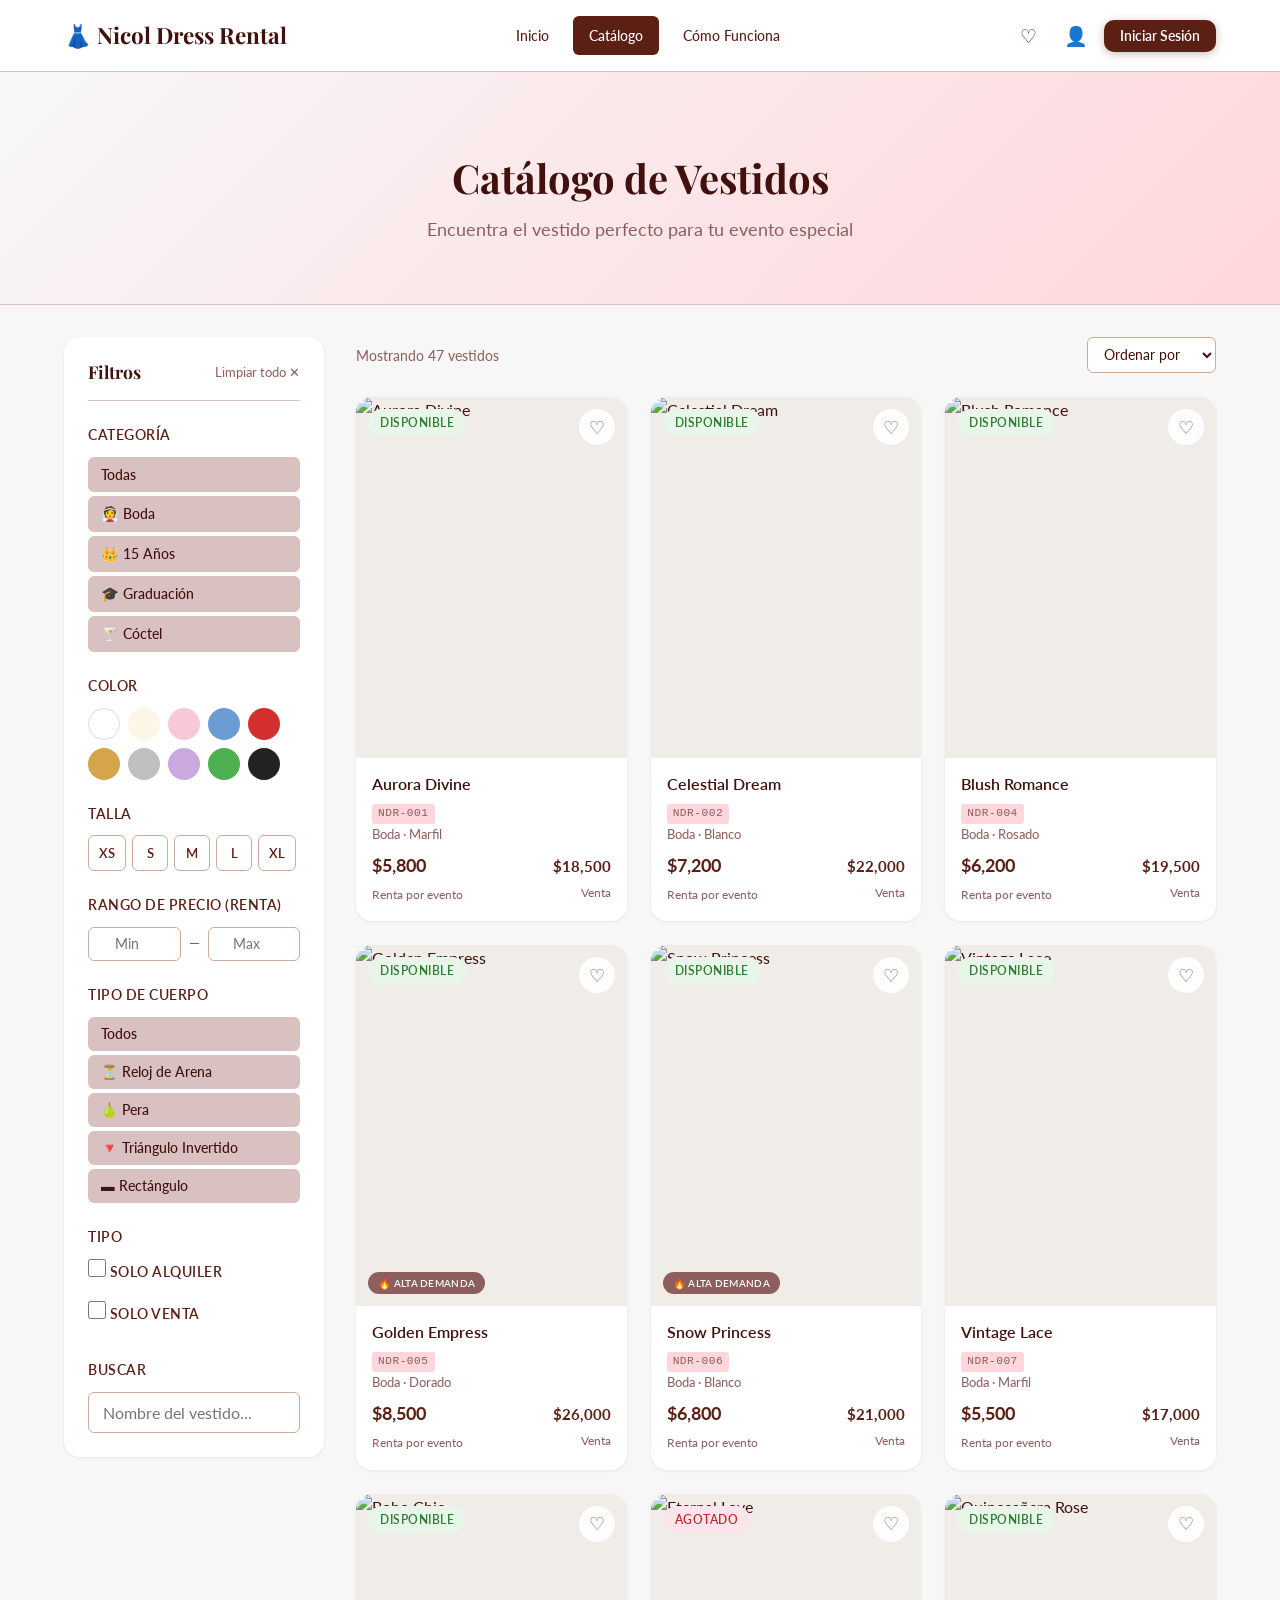
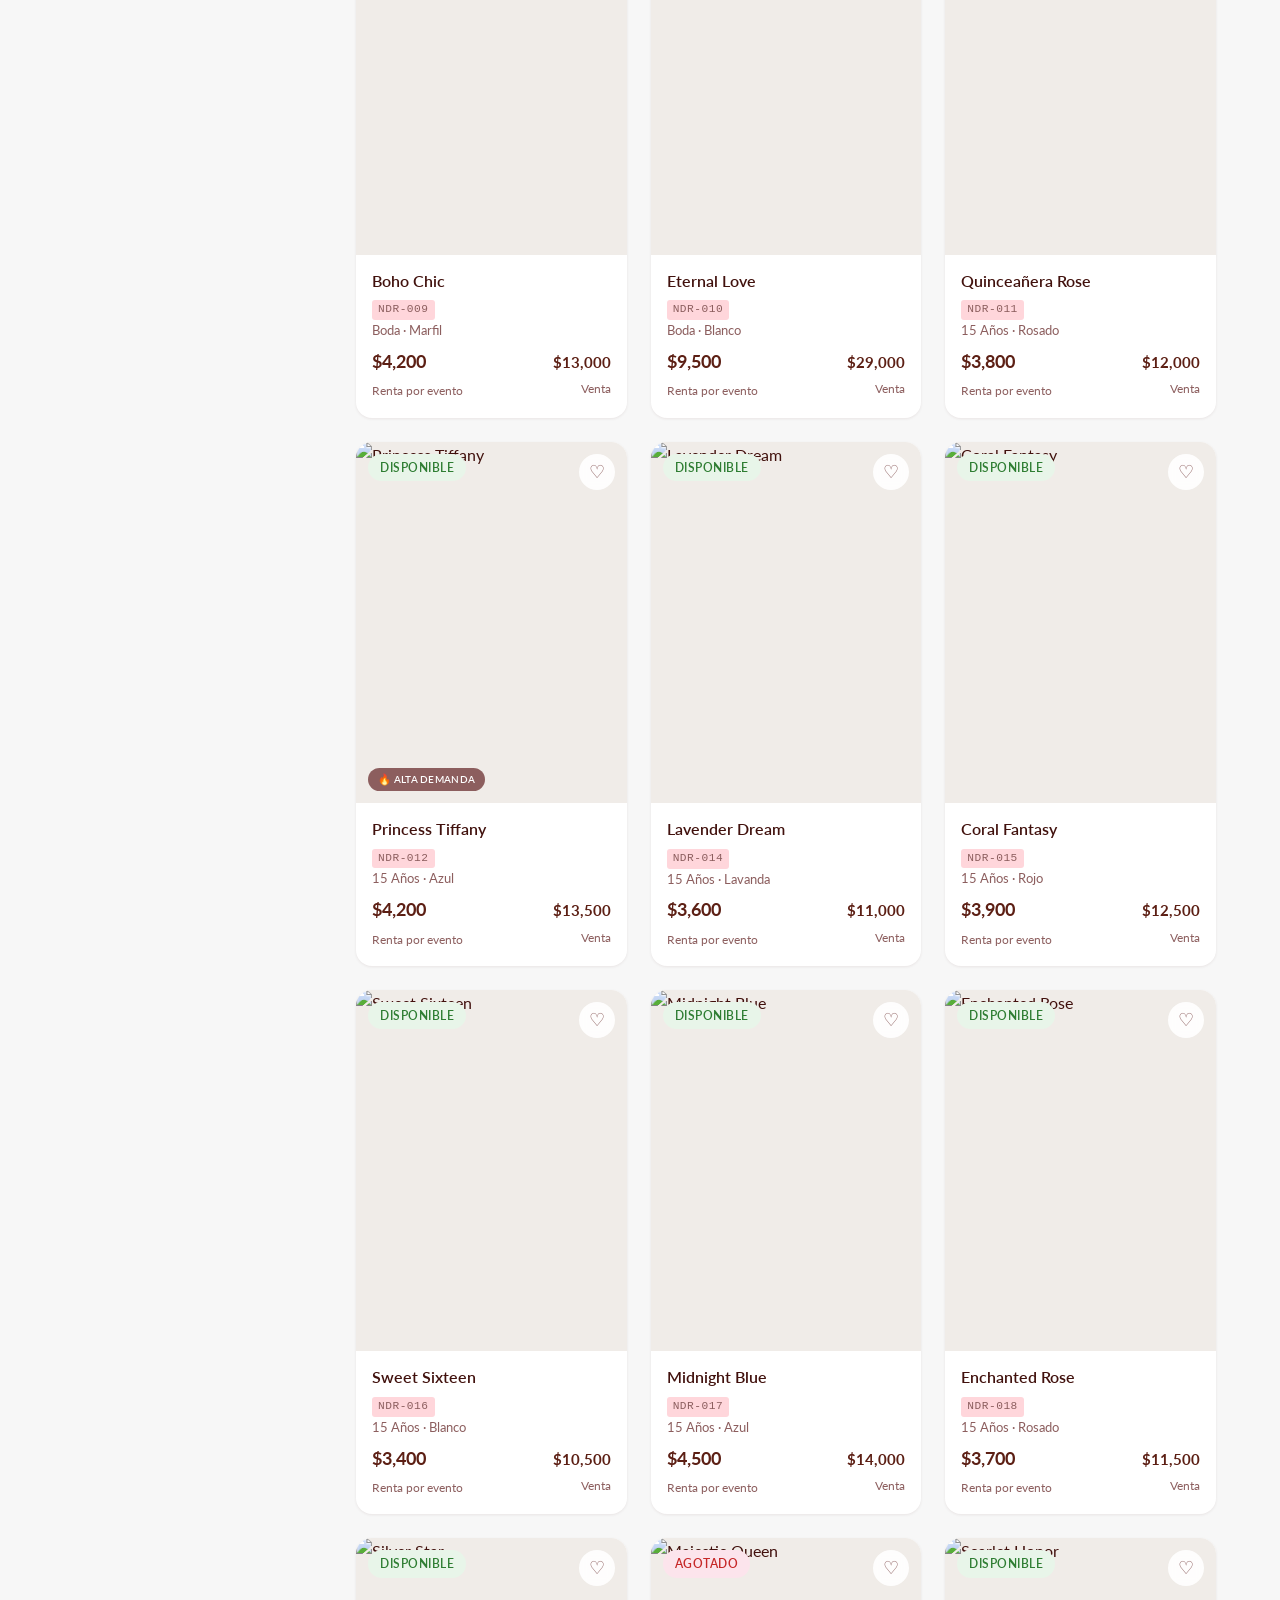
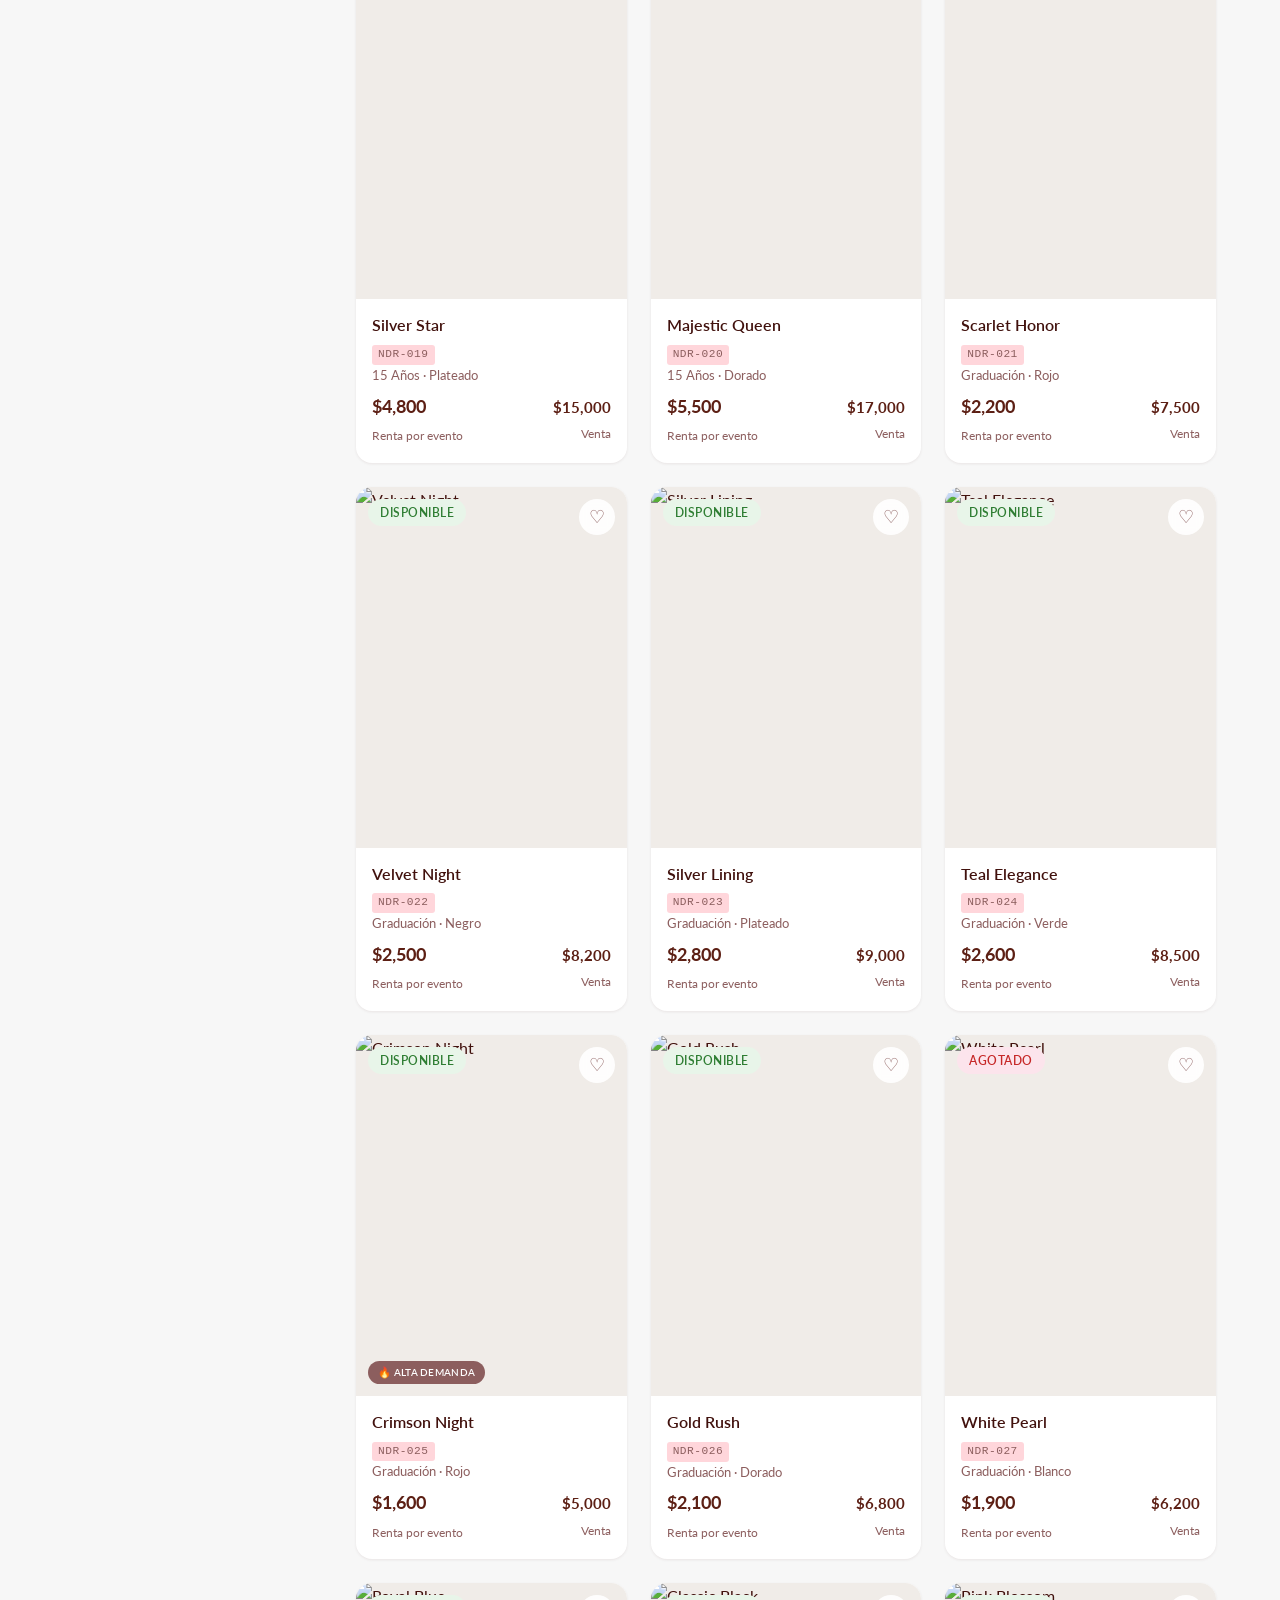
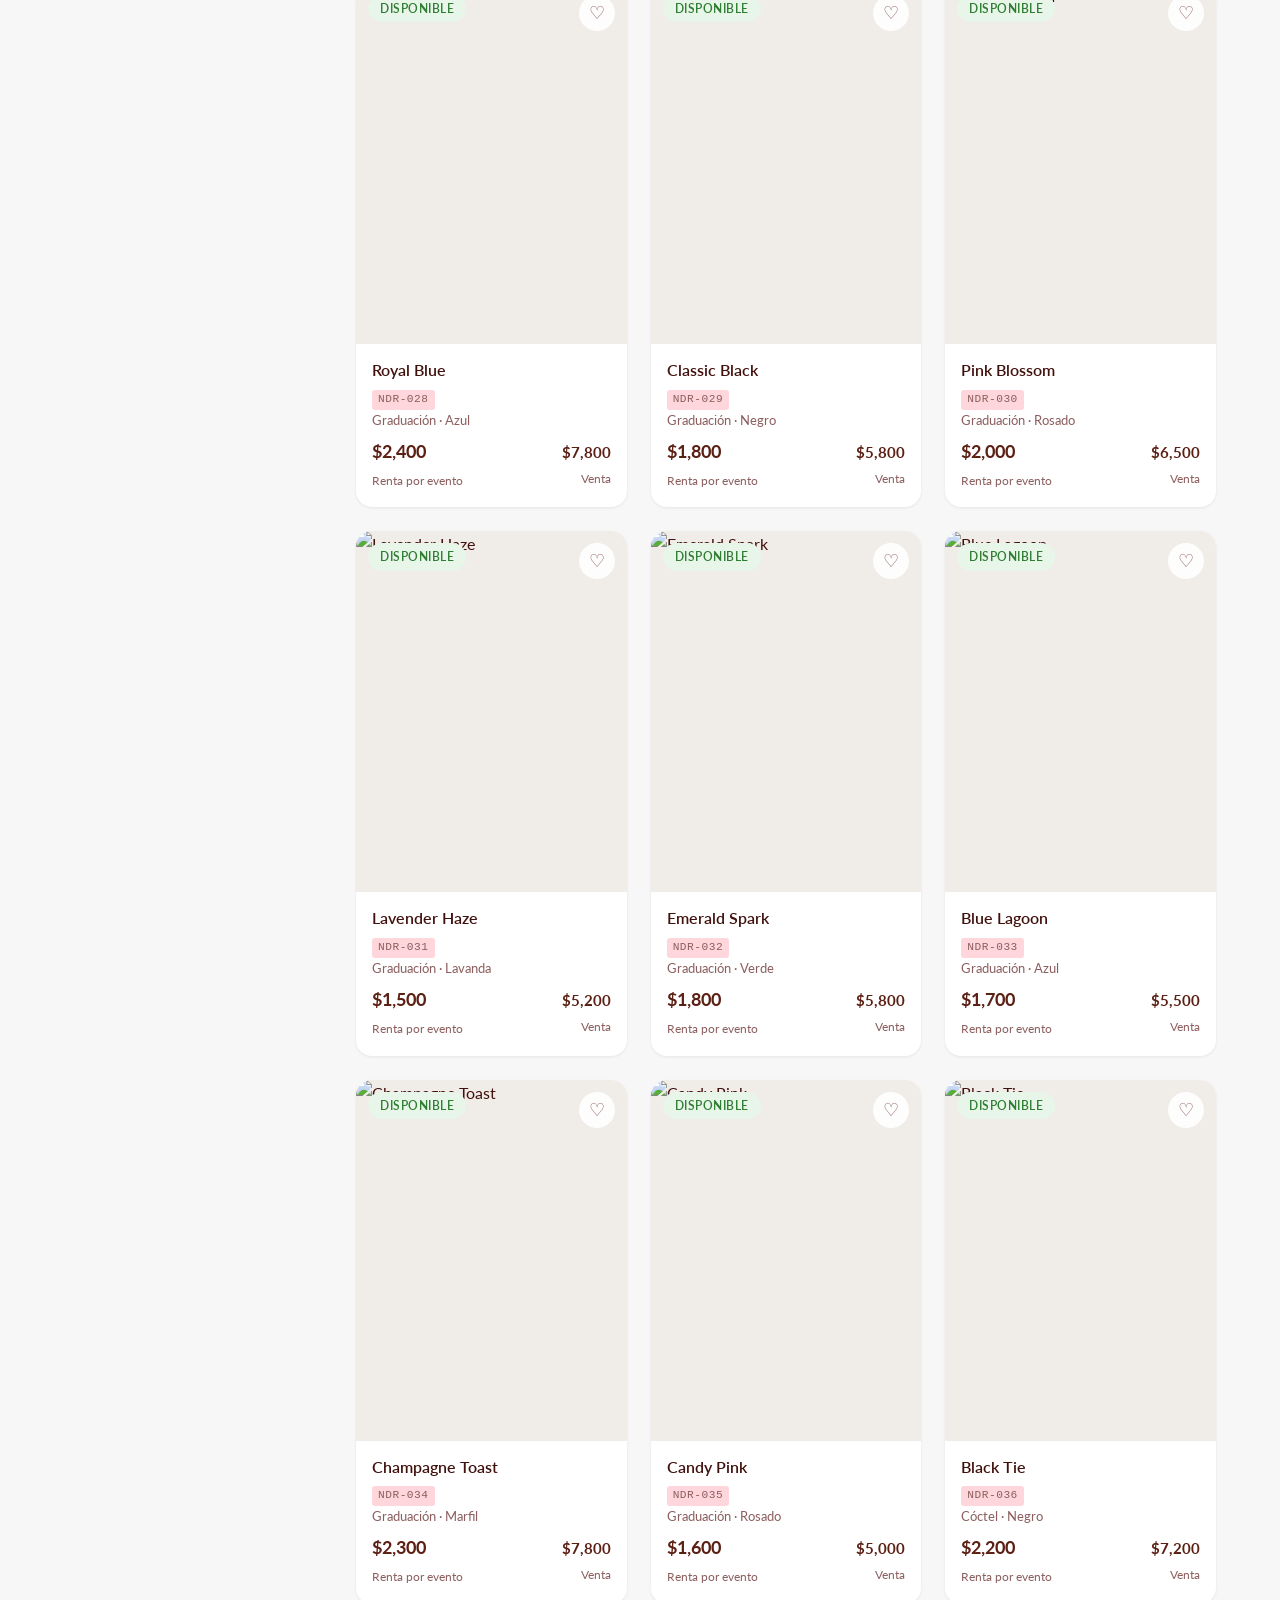
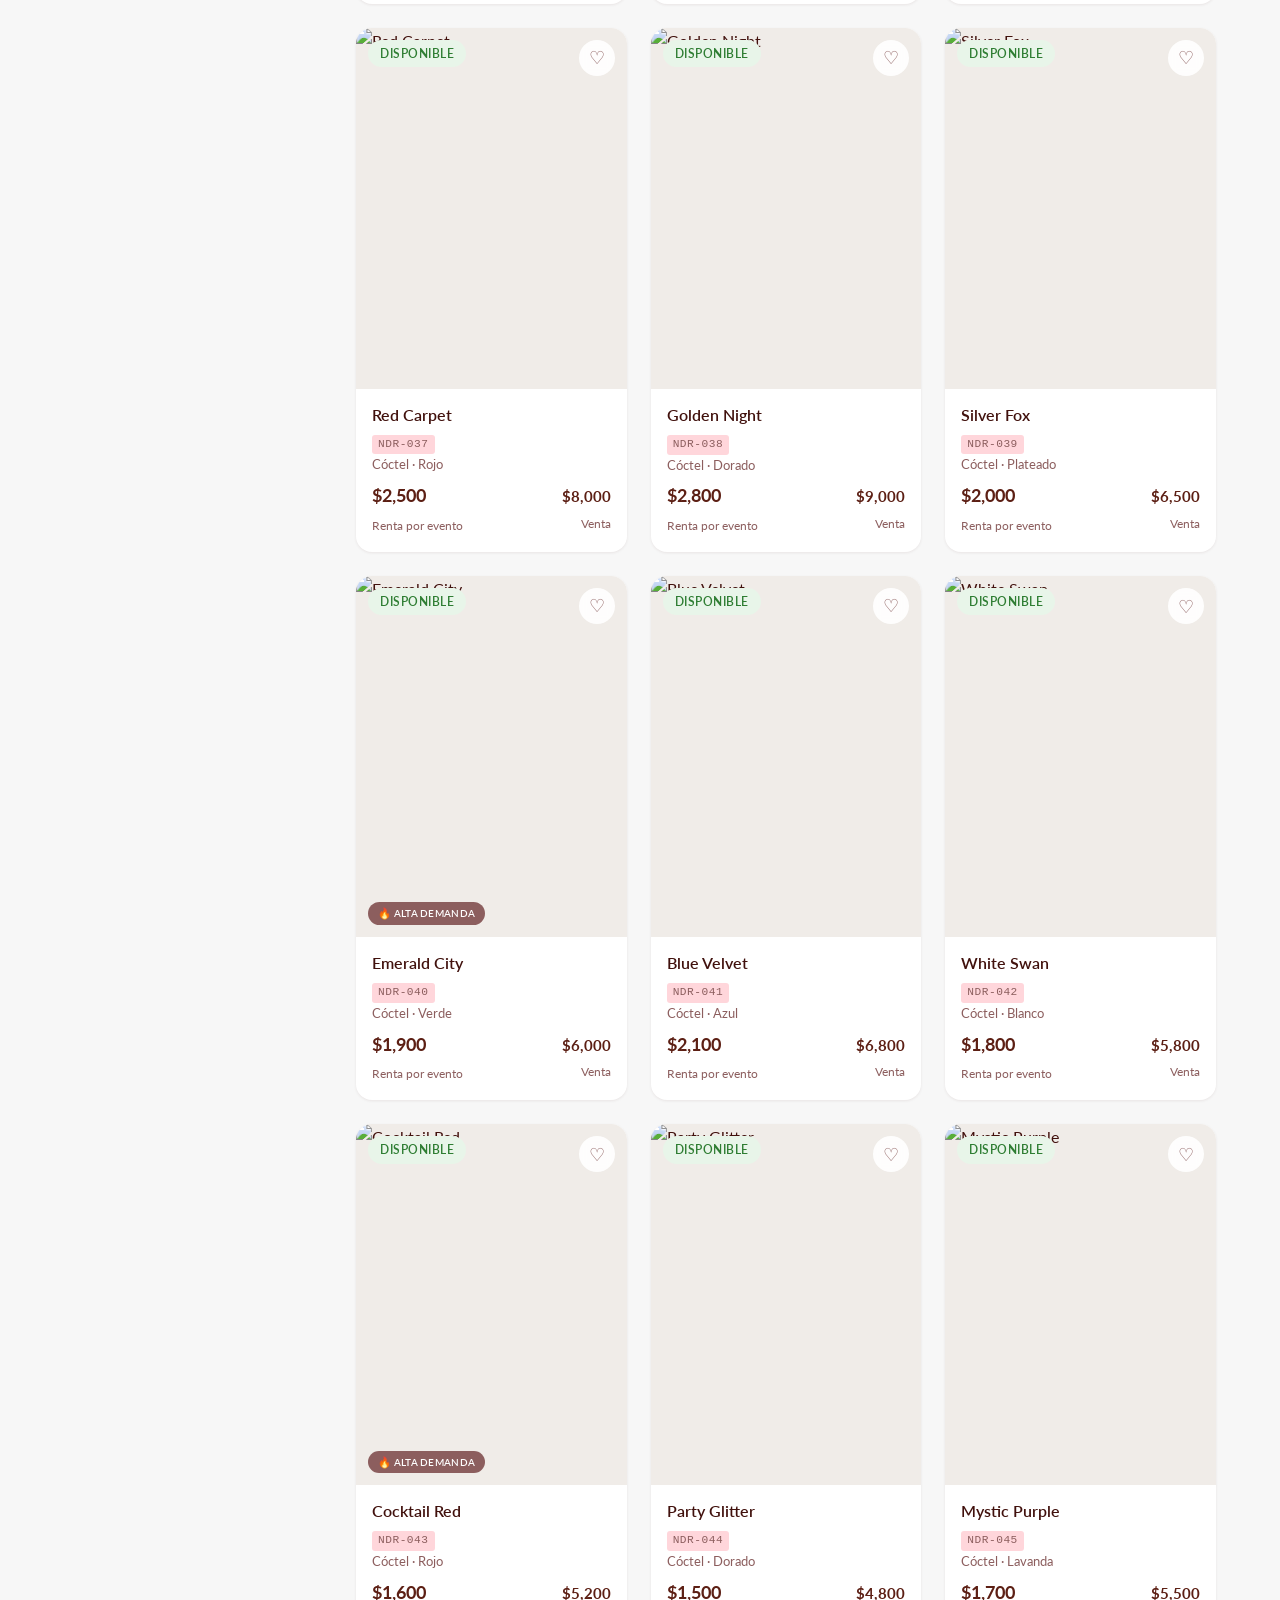
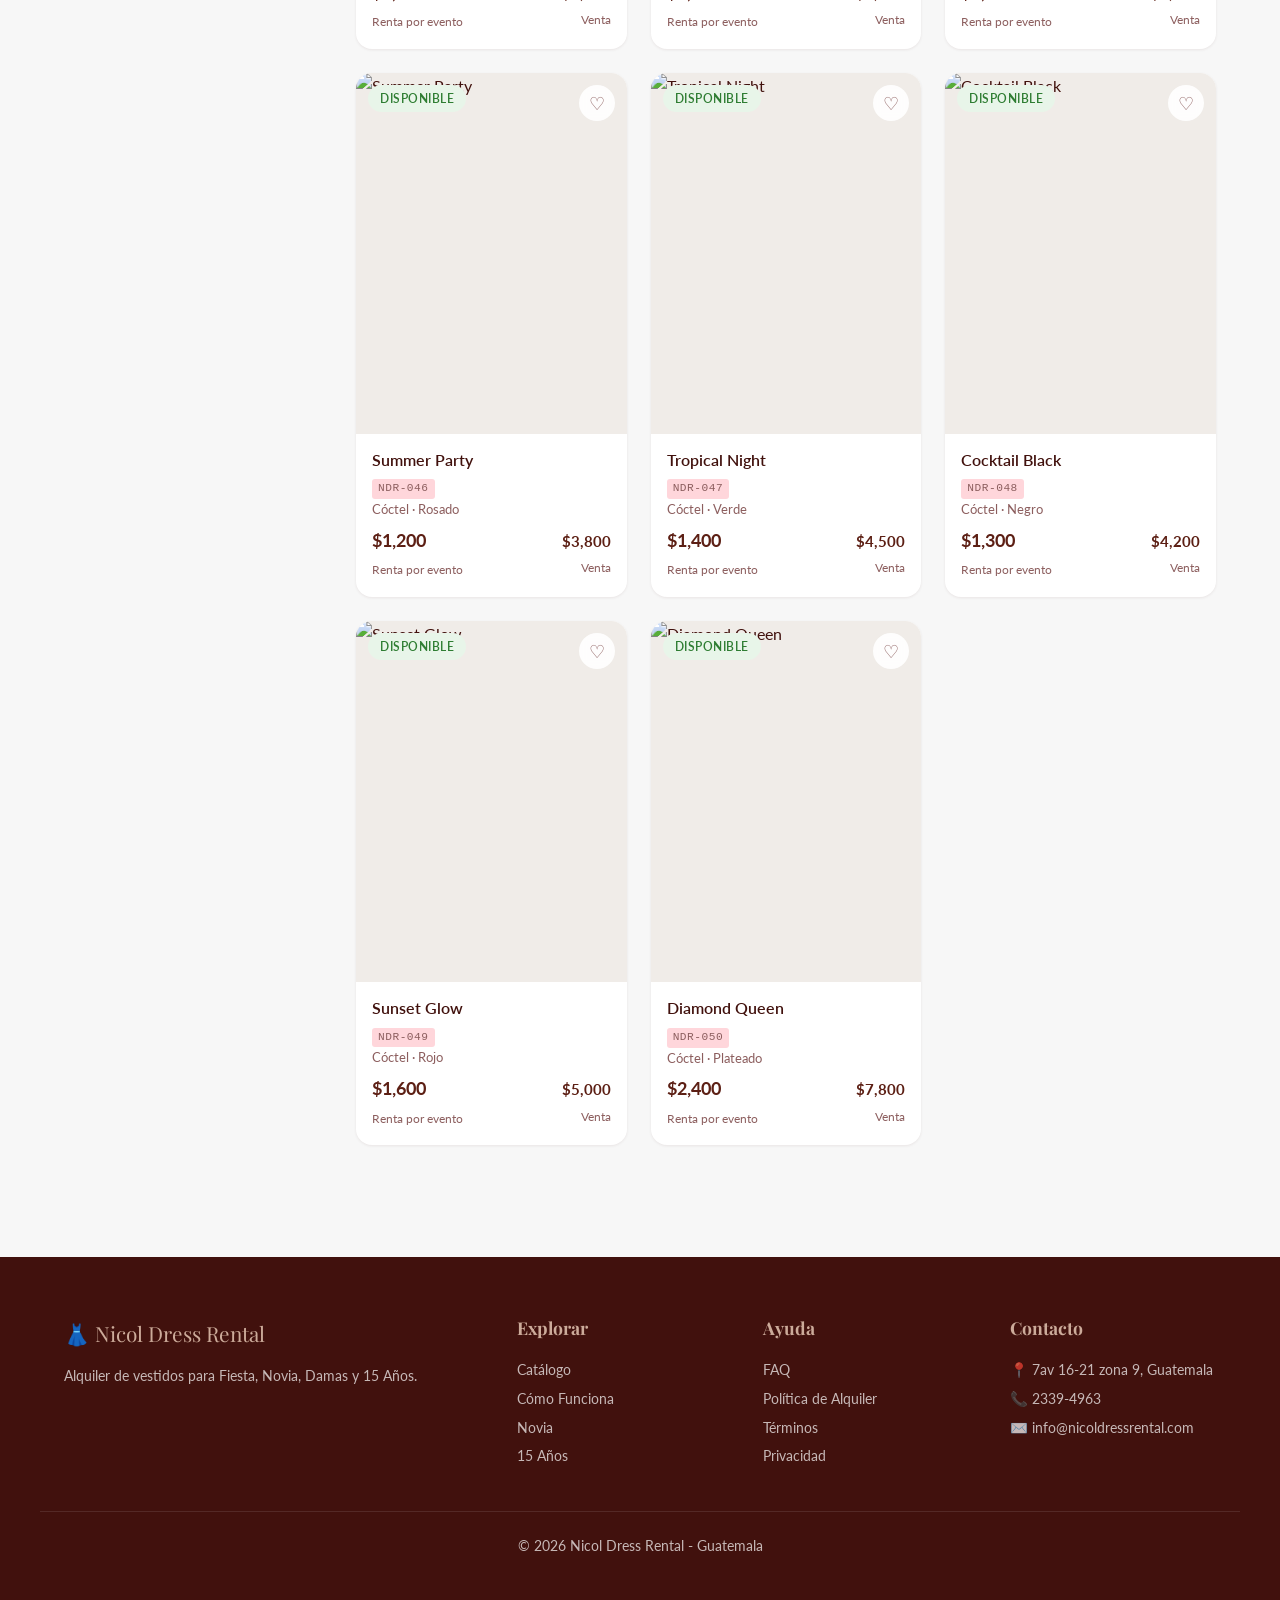
==== commit e5635da7: "actualizacion de title" ====
--- a/catalogo.html
+++ b/catalogo.html
@@ -31,7 +31,7 @@
 
   <main class="main-content">
     <div class="page-hero">
-      <h1>✨ Catálogo de Vestidos</h1>
+      <h1>Catálogo de Vestidos</h1>
       <p>Encuentra el vestido perfecto para tu evento especial</p>
     </div>
 
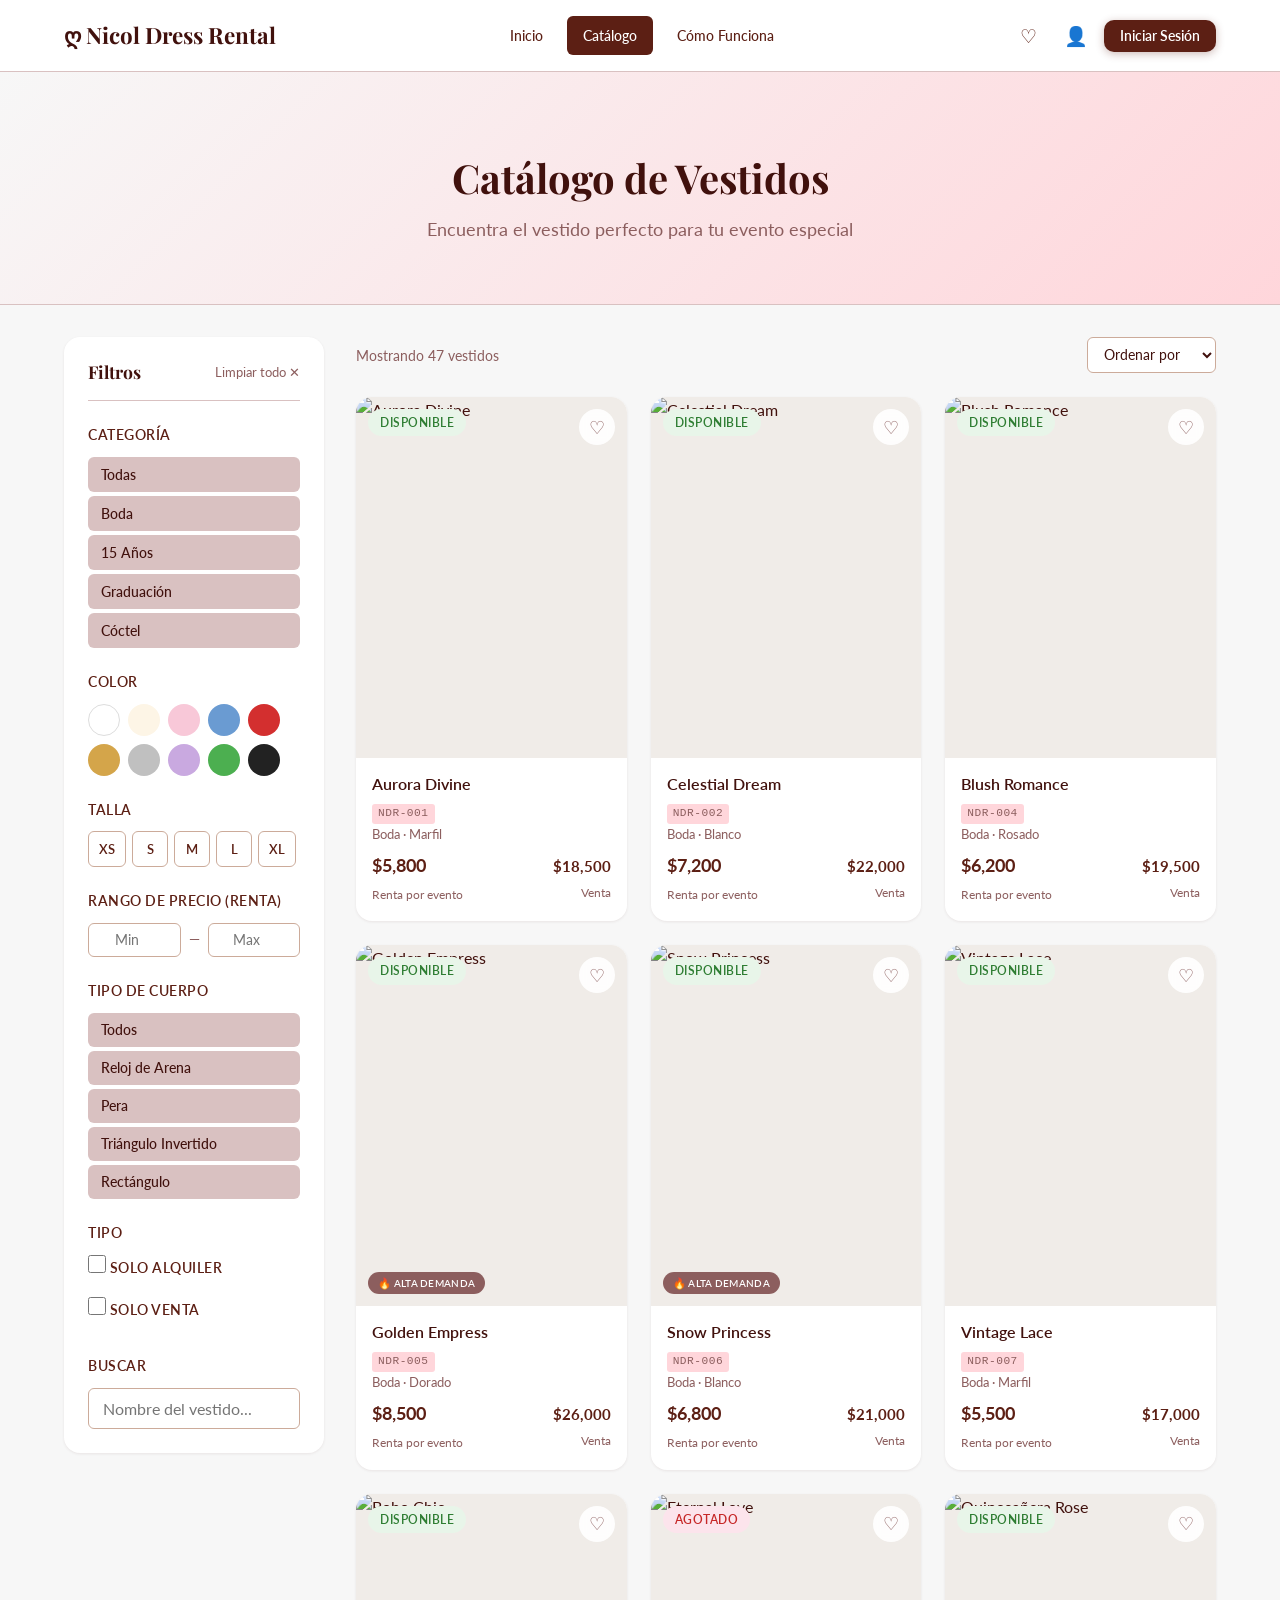
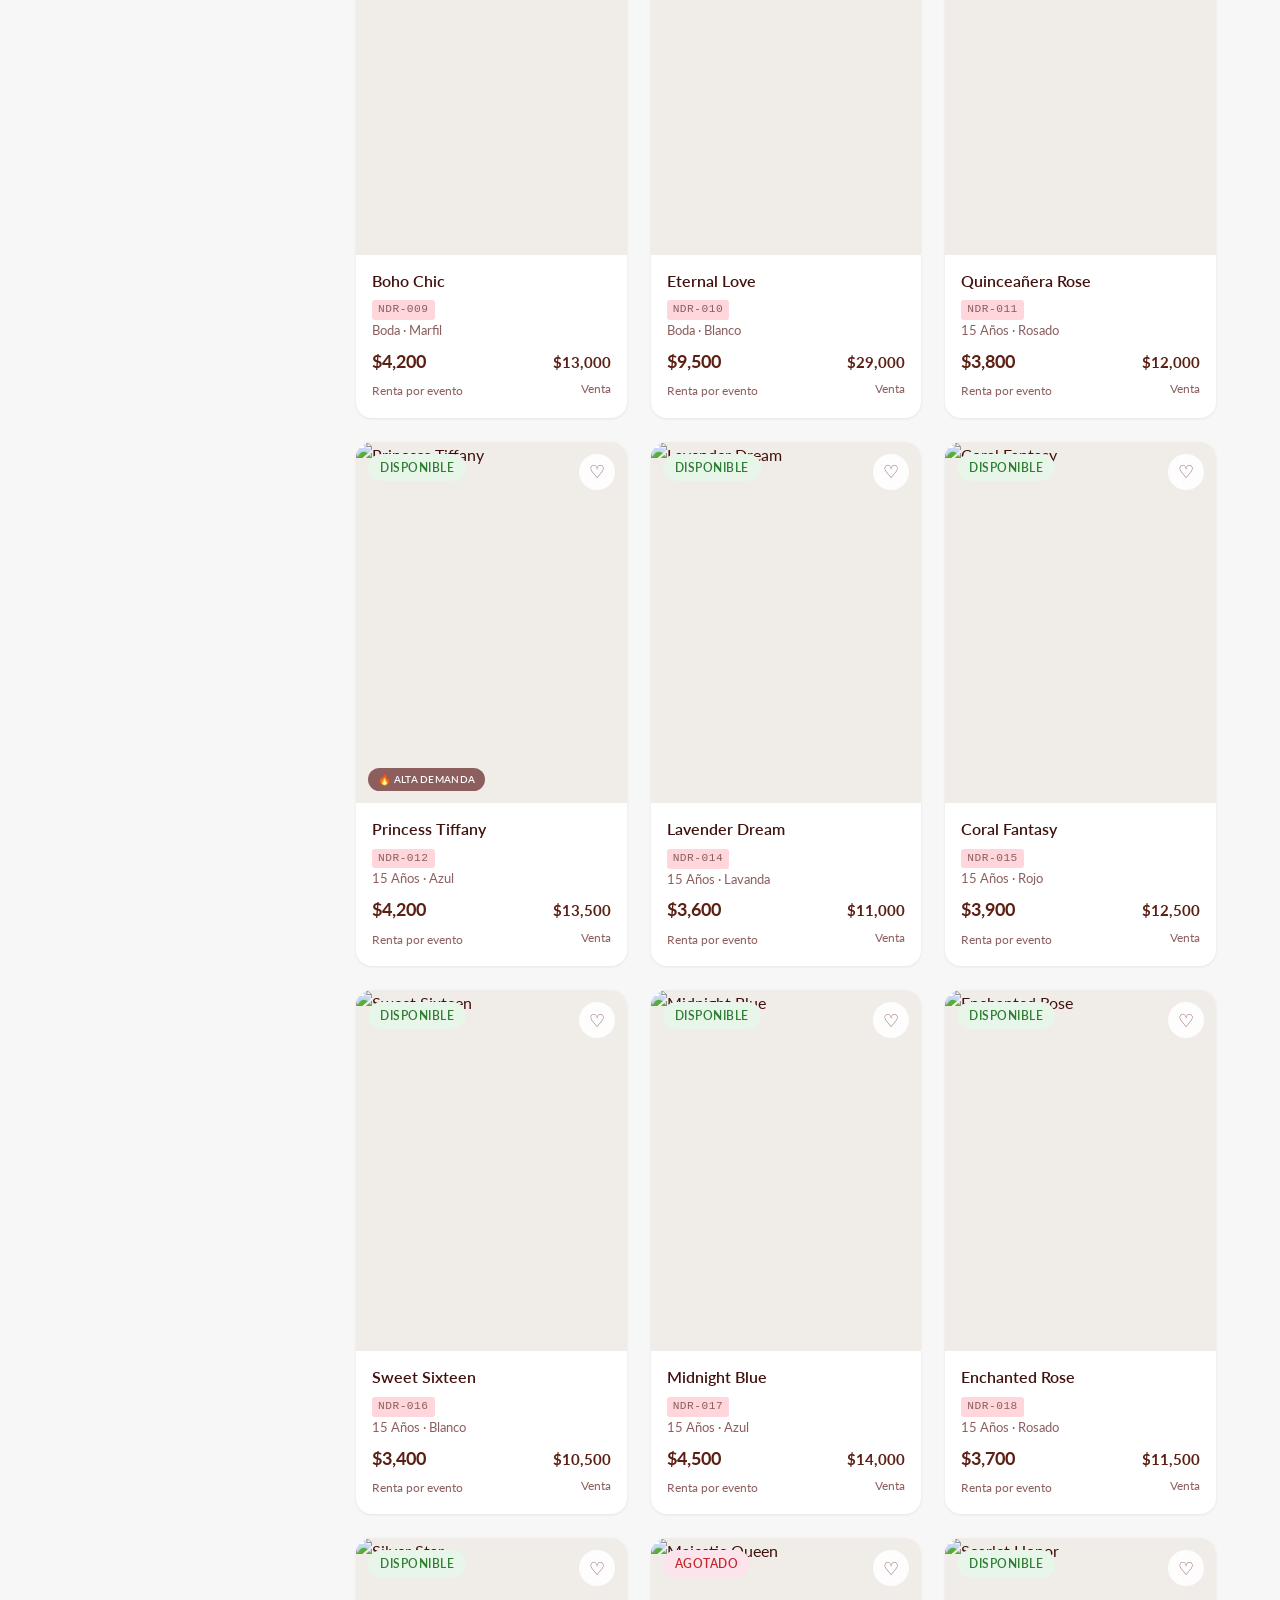
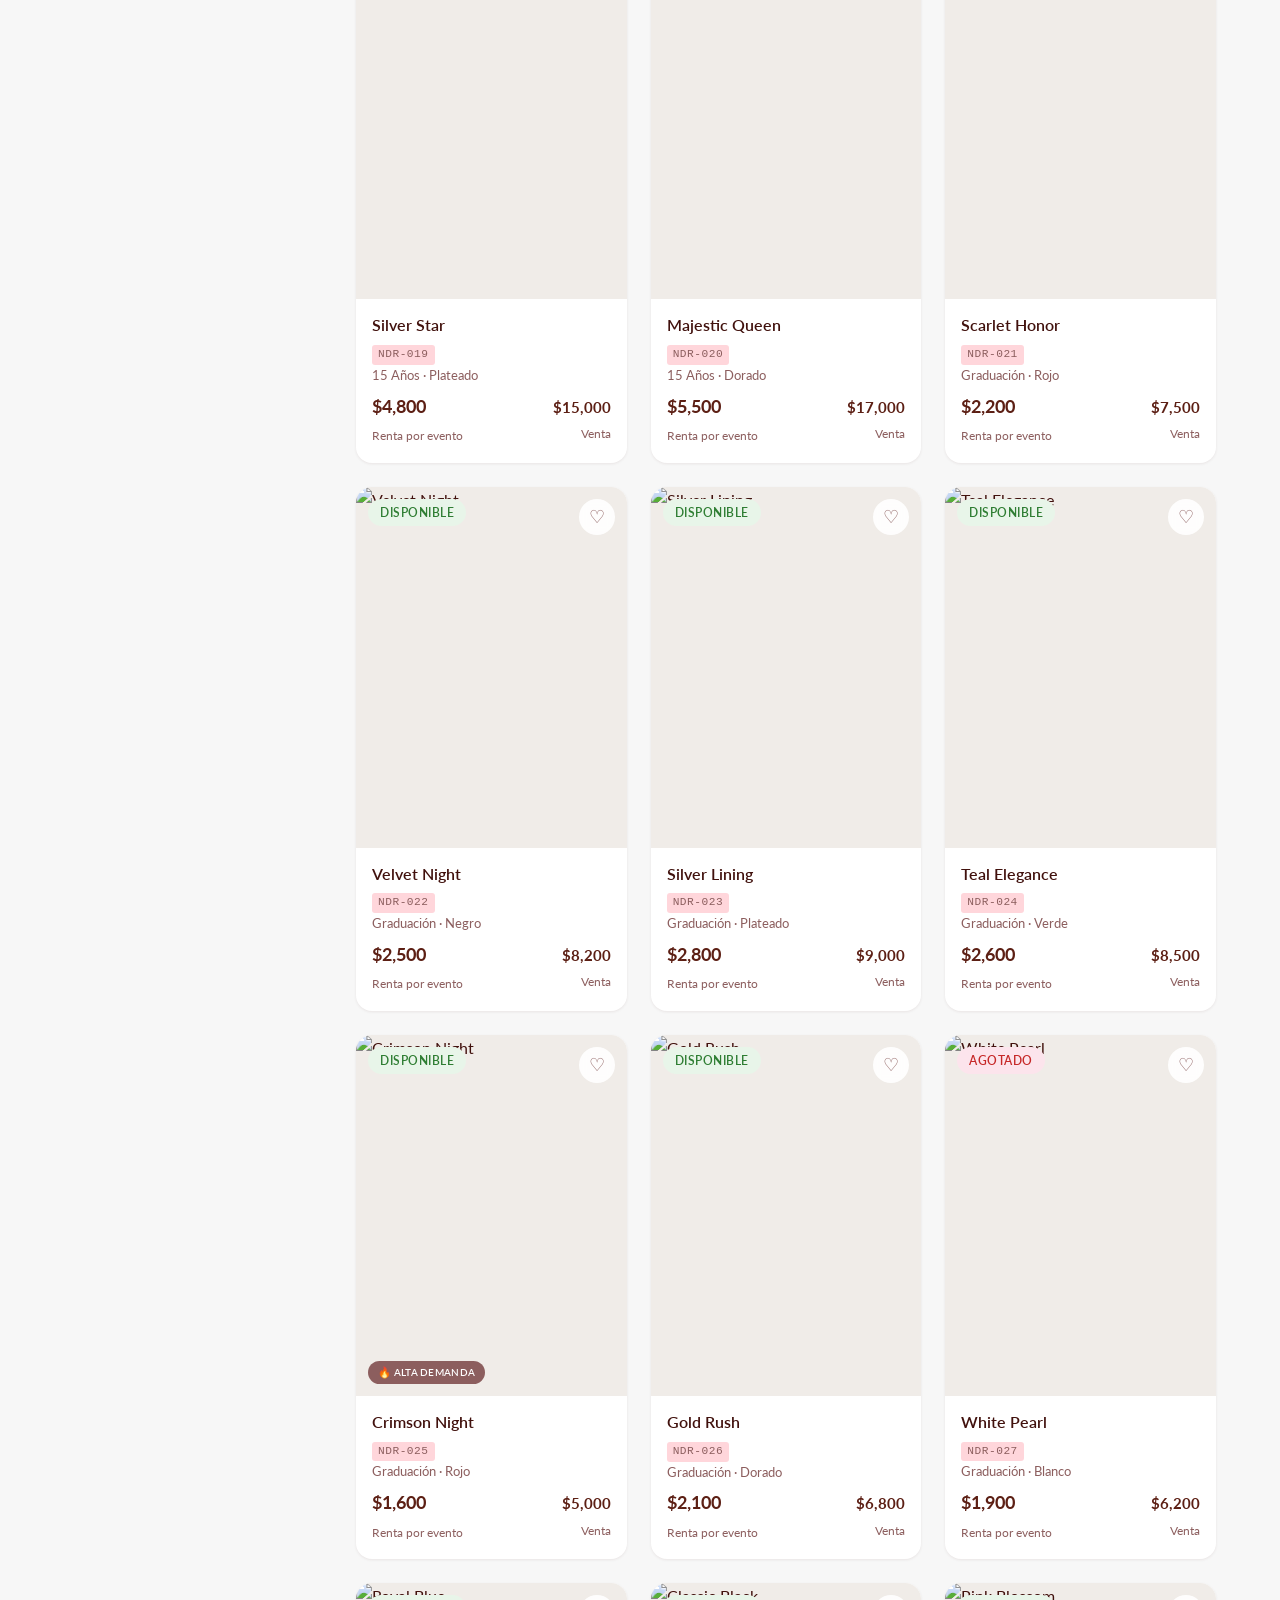
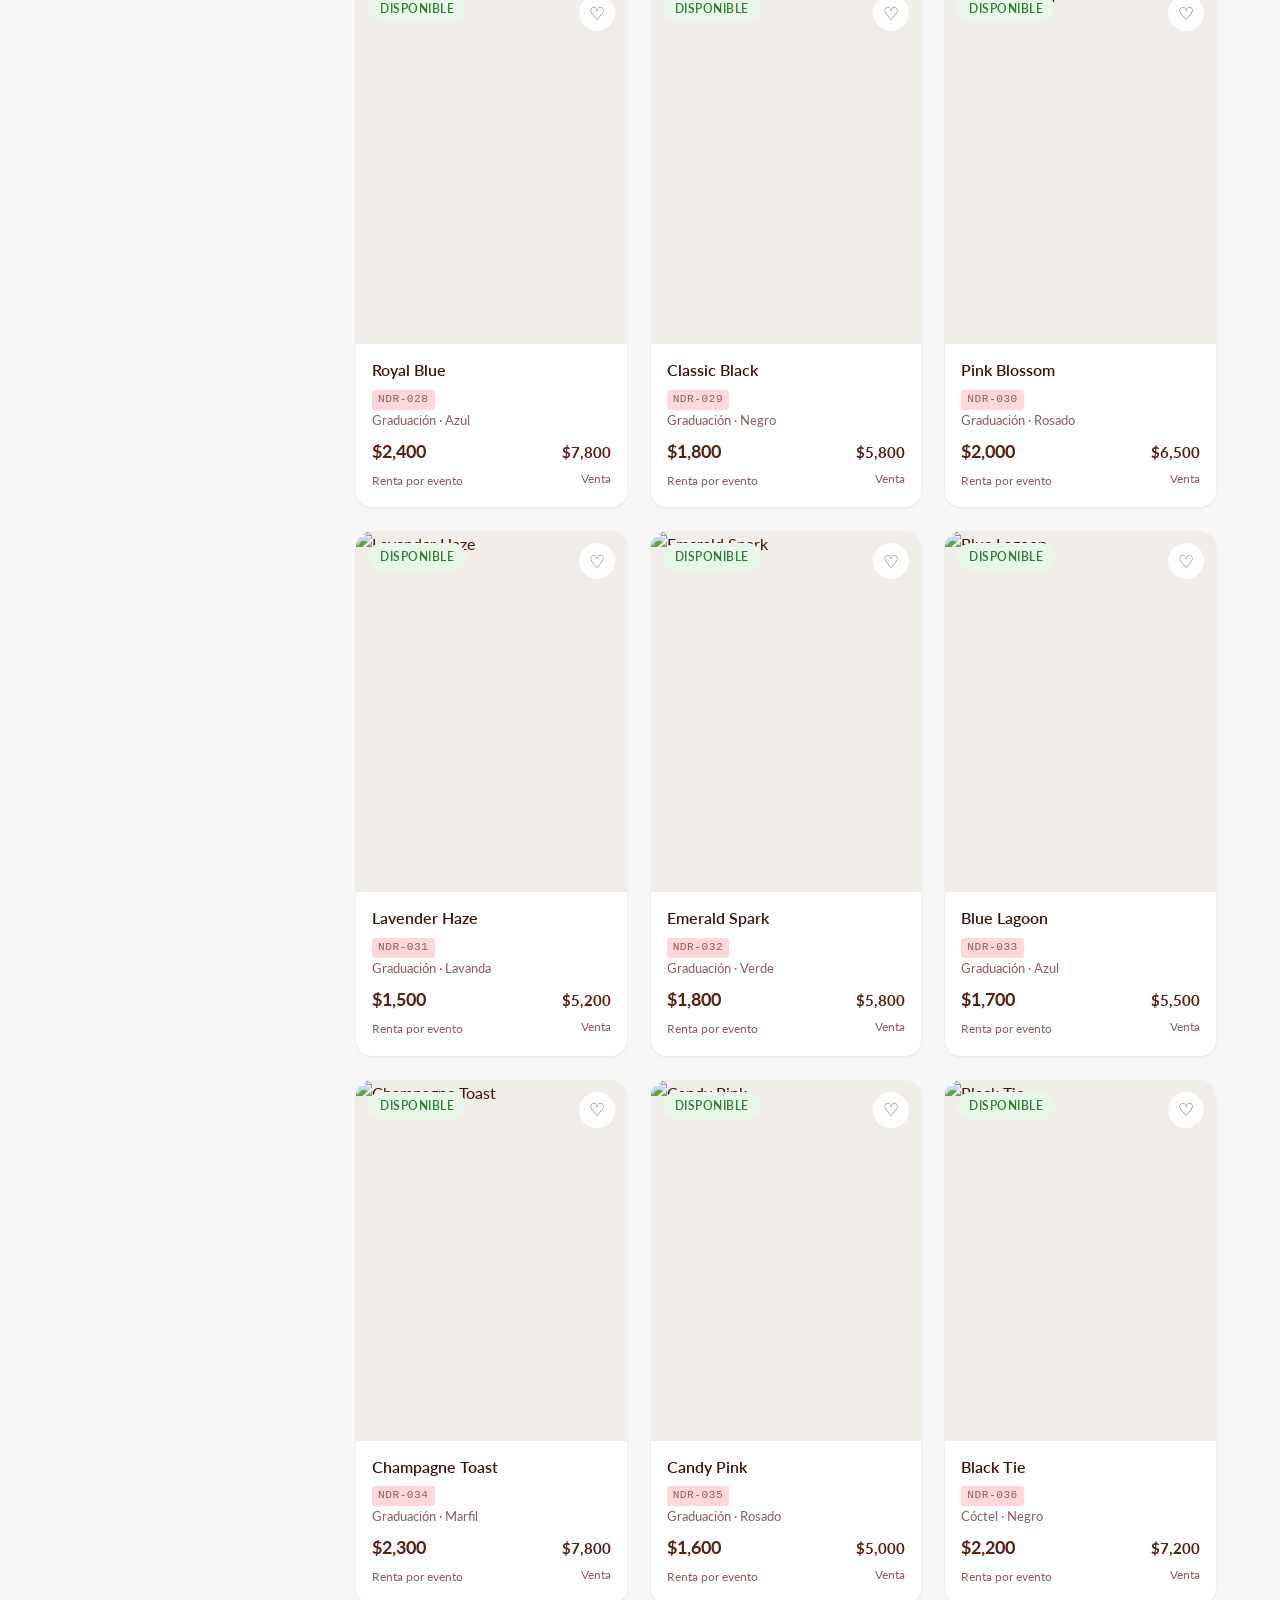
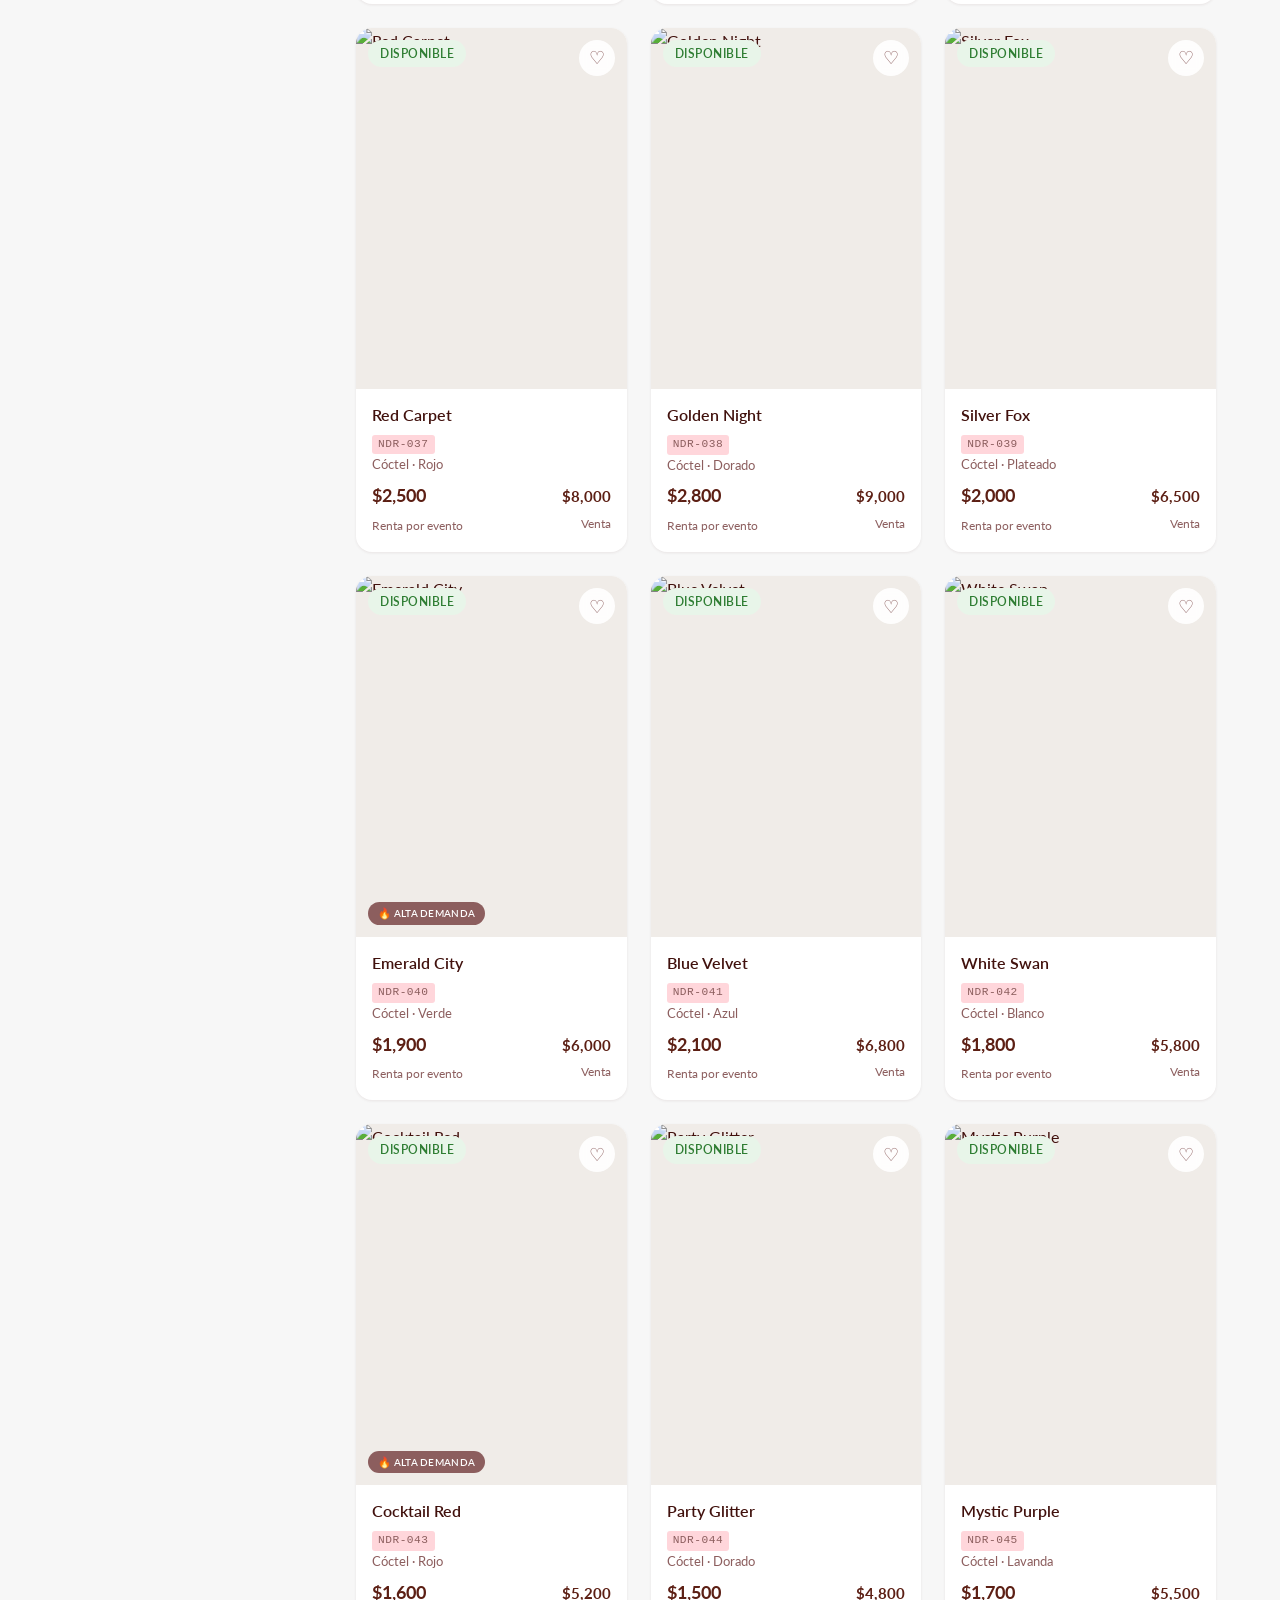
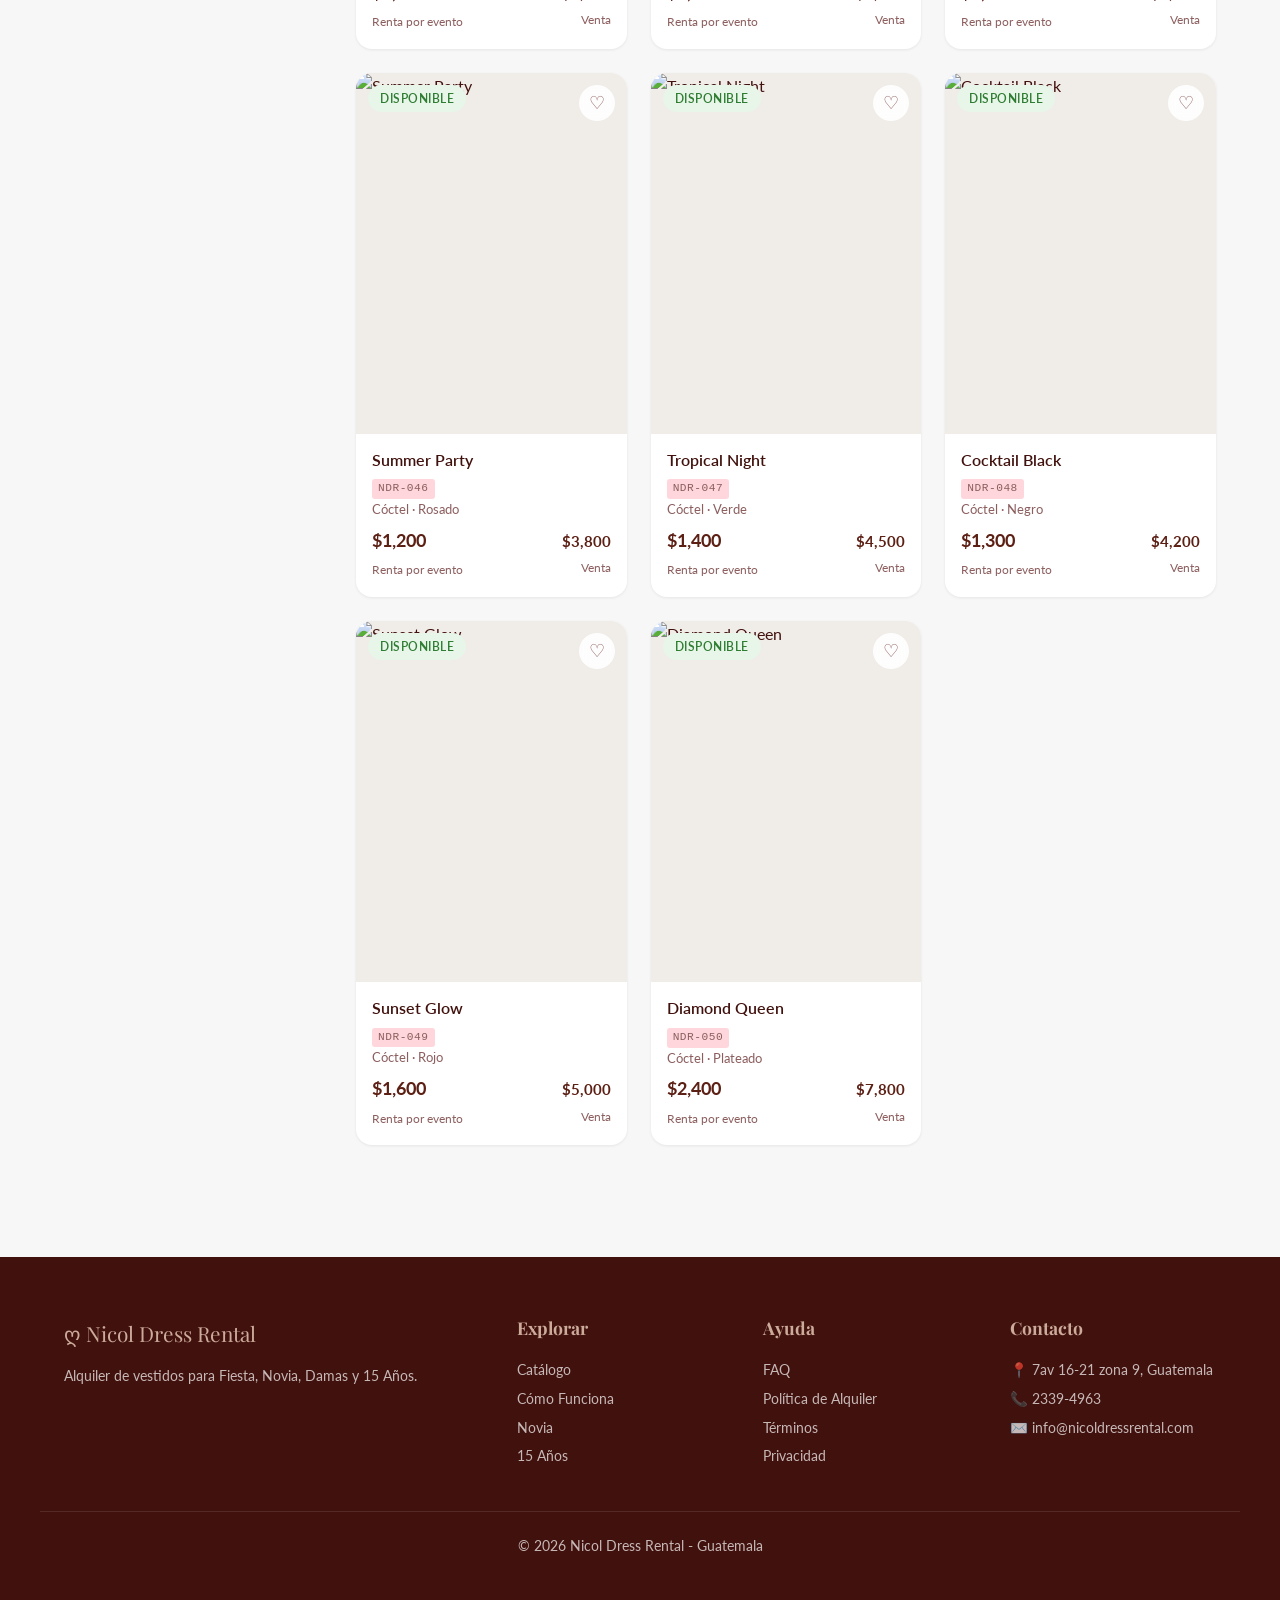
==== commit 5835752e: "actualizacion de emoji" ====
--- a/catalogo.html
+++ b/catalogo.html
@@ -6,7 +6,7 @@
   <title>Catálogo - Nicol Dress Rental</title>
   <link rel="stylesheet" href="public/css/main.css">
   <link rel="stylesheet" href="public/css/cliente.css">
-  <link rel="icon" href="data:image/svg+xml,<svg xmlns=%22http://www.w3.org/2000/svg%22 viewBox=%220 0 100 100%22><text y=%22.9em%22 font-size=%2290%22>👗</text></svg>">
+  <link rel="icon" href="data:image/svg+xml,<svg xmlns=%22http://www.w3.org/2000/svg%22 viewBox=%220 0 100 100%22><text y=%22.9em%22 font-size=%2290%22>ღ</text></svg>">
   <link rel="preconnect" href="https://fonts.googleapis.com">
   <link rel="preconnect" href="https://fonts.gstatic.com" crossorigin>
   <link href="https://fonts.googleapis.com/css2?family=Lato:wght@300;400;700;900&family=Playfair+Display:wght@400;600;700;800&display=swap" rel="stylesheet">
@@ -14,7 +14,7 @@
 <body>
   <nav class="navbar" id="navbar">
     <div class="navbar-inner">
-      <a href="/" class="navbar-logo"><span>👗 Nicol Dress Rental</span></a>
+      <a href="/" class="navbar-logo"><span>ღ Nicol Dress Rental</span></a>
       <button class="menu-toggle" id="menuToggle" aria-label="Menú">☰</button>
       <div class="navbar-links" id="navbarLinks">
         <a href="/">Inicio</a>
@@ -49,10 +49,10 @@
             <label>Categoría</label>
             <div class="filter-categories" id="filterCategorias">
               <button class="filter-category-btn" data-categoria="" onclick="filtrarPorCategoria(this)">Todas</button>
-              <button class="filter-category-btn" data-categoria="Boda" onclick="filtrarPorCategoria(this)">👰 Boda</button>
-              <button class="filter-category-btn" data-categoria="15 Años" onclick="filtrarPorCategoria(this)">👑 15 Años</button>
-              <button class="filter-category-btn" data-categoria="Graduación" onclick="filtrarPorCategoria(this)">🎓 Graduación</button>
-              <button class="filter-category-btn" data-categoria="Cóctel" onclick="filtrarPorCategoria(this)">🍸 Cóctel</button>
+              <button class="filter-category-btn" data-categoria="Boda" onclick="filtrarPorCategoria(this)">Boda</button>
+              <button class="filter-category-btn" data-categoria="15 Años" onclick="filtrarPorCategoria(this)">15 Años</button>
+              <button class="filter-category-btn" data-categoria="Graduación" onclick="filtrarPorCategoria(this)">Graduación</button>
+              <button class="filter-category-btn" data-categoria="Cóctel" onclick="filtrarPorCategoria(this)">Cóctel</button>
             </div>
           </div>
 
@@ -100,10 +100,10 @@
             <label>Tipo de Cuerpo</label>
             <div class="filter-body-types" id="filterCuerpo">
               <button class="filter-body-btn" data-cuerpo="" onclick="filtrarPorCuerpo(this)">Todos</button>
-              <button class="filter-body-btn" data-cuerpo="Reloj de Arena" onclick="filtrarPorCuerpo(this)">⏳ Reloj de Arena</button>
-              <button class="filter-body-btn" data-cuerpo="Pera" onclick="filtrarPorCuerpo(this)">🍐 Pera</button>
-              <button class="filter-body-btn" data-cuerpo="Triángulo Invertido" onclick="filtrarPorCuerpo(this)">🔻 Triángulo Invertido</button>
-              <button class="filter-body-btn" data-cuerpo="Rectángulo" onclick="filtrarPorCuerpo(this)">▬ Rectángulo</button>
+              <button class="filter-body-btn" data-cuerpo="Reloj de Arena" onclick="filtrarPorCuerpo(this)">Reloj de Arena</button>
+              <button class="filter-body-btn" data-cuerpo="Pera" onclick="filtrarPorCuerpo(this)">Pera</button>
+              <button class="filter-body-btn" data-cuerpo="Triángulo Invertido" onclick="filtrarPorCuerpo(this)">Triángulo Invertido</button>
+              <button class="filter-body-btn" data-cuerpo="Rectángulo" onclick="filtrarPorCuerpo(this)">Rectángulo</button>
             </div>
           </div>
 
@@ -149,7 +149,7 @@
   <footer class="footer">
     <div class="footer-inner">
       <div>
-        <div class="footer-logo">👗 Nicol Dress Rental</div>
+        <div class="footer-logo">ღ Nicol Dress Rental</div>
         <p>Alquiler de vestidos para Fiesta, Novia, Damas y 15 Años.</p>
       </div>
       <div>
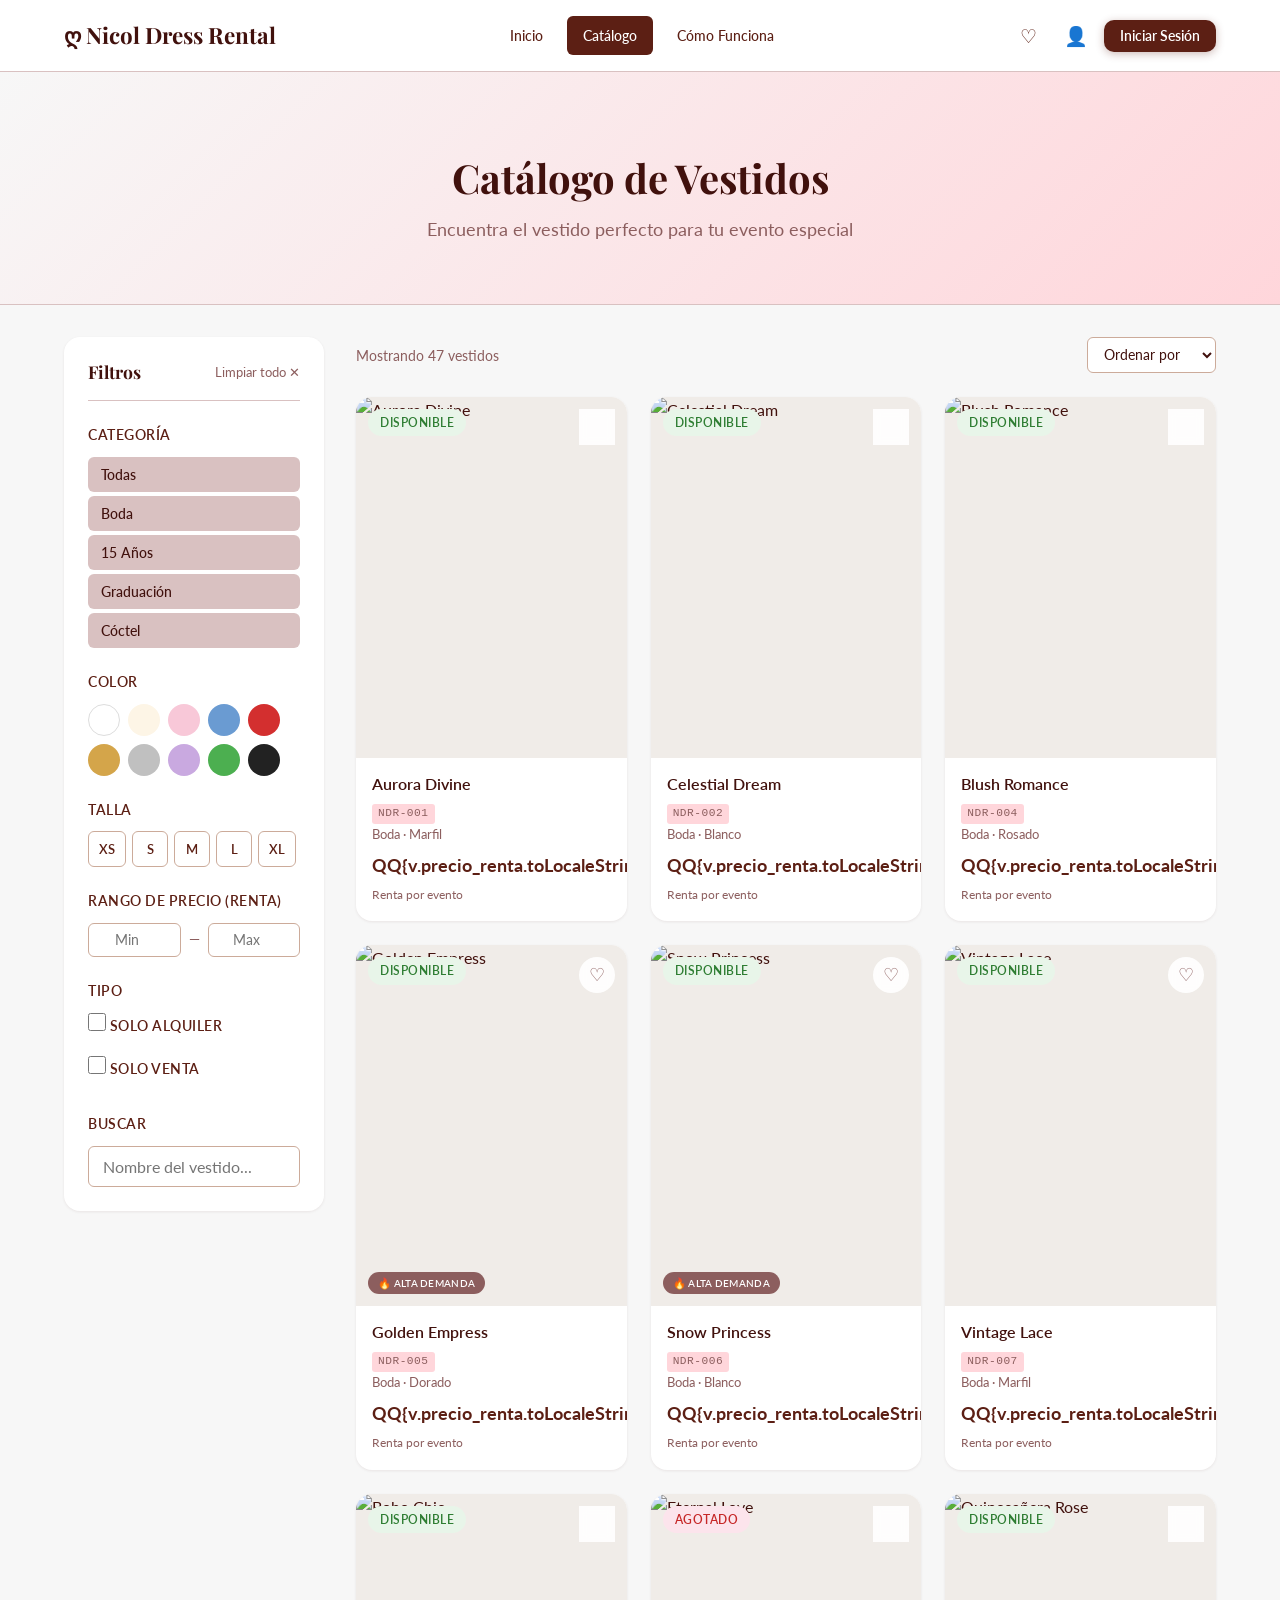
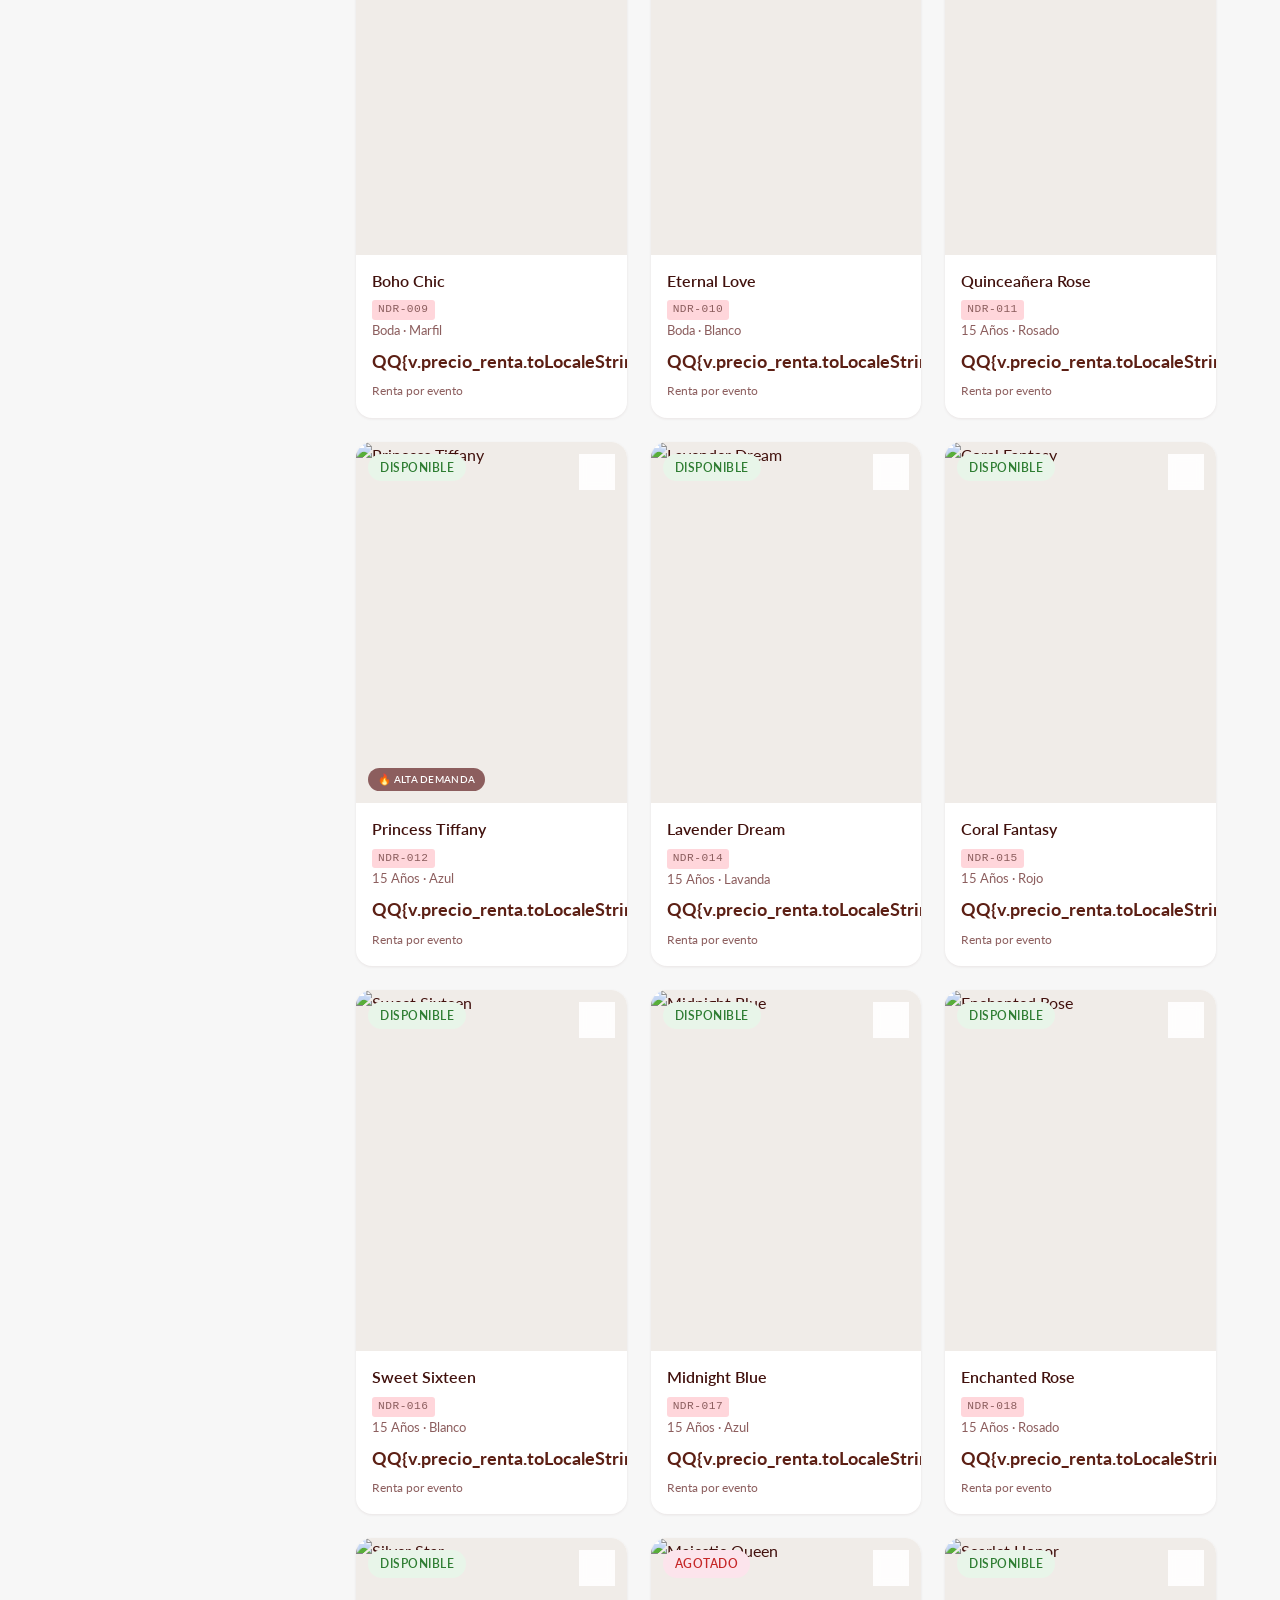
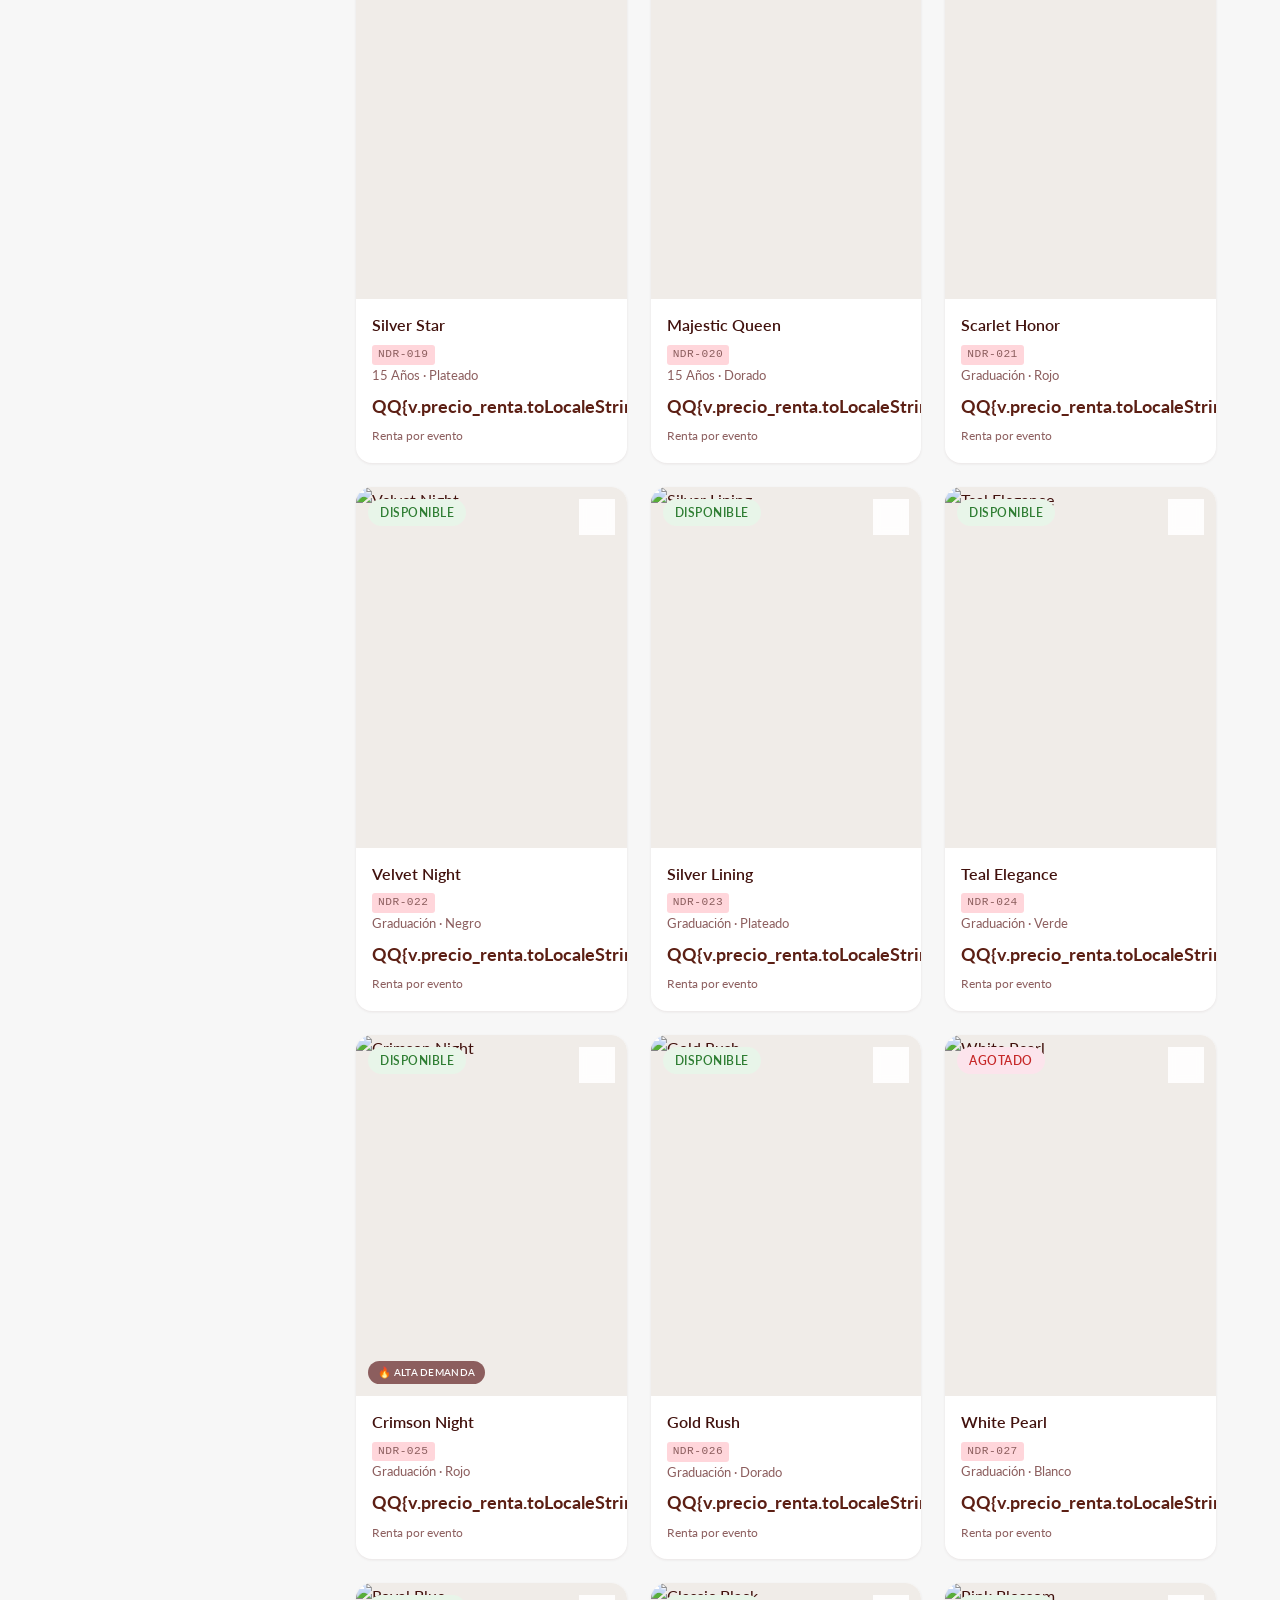
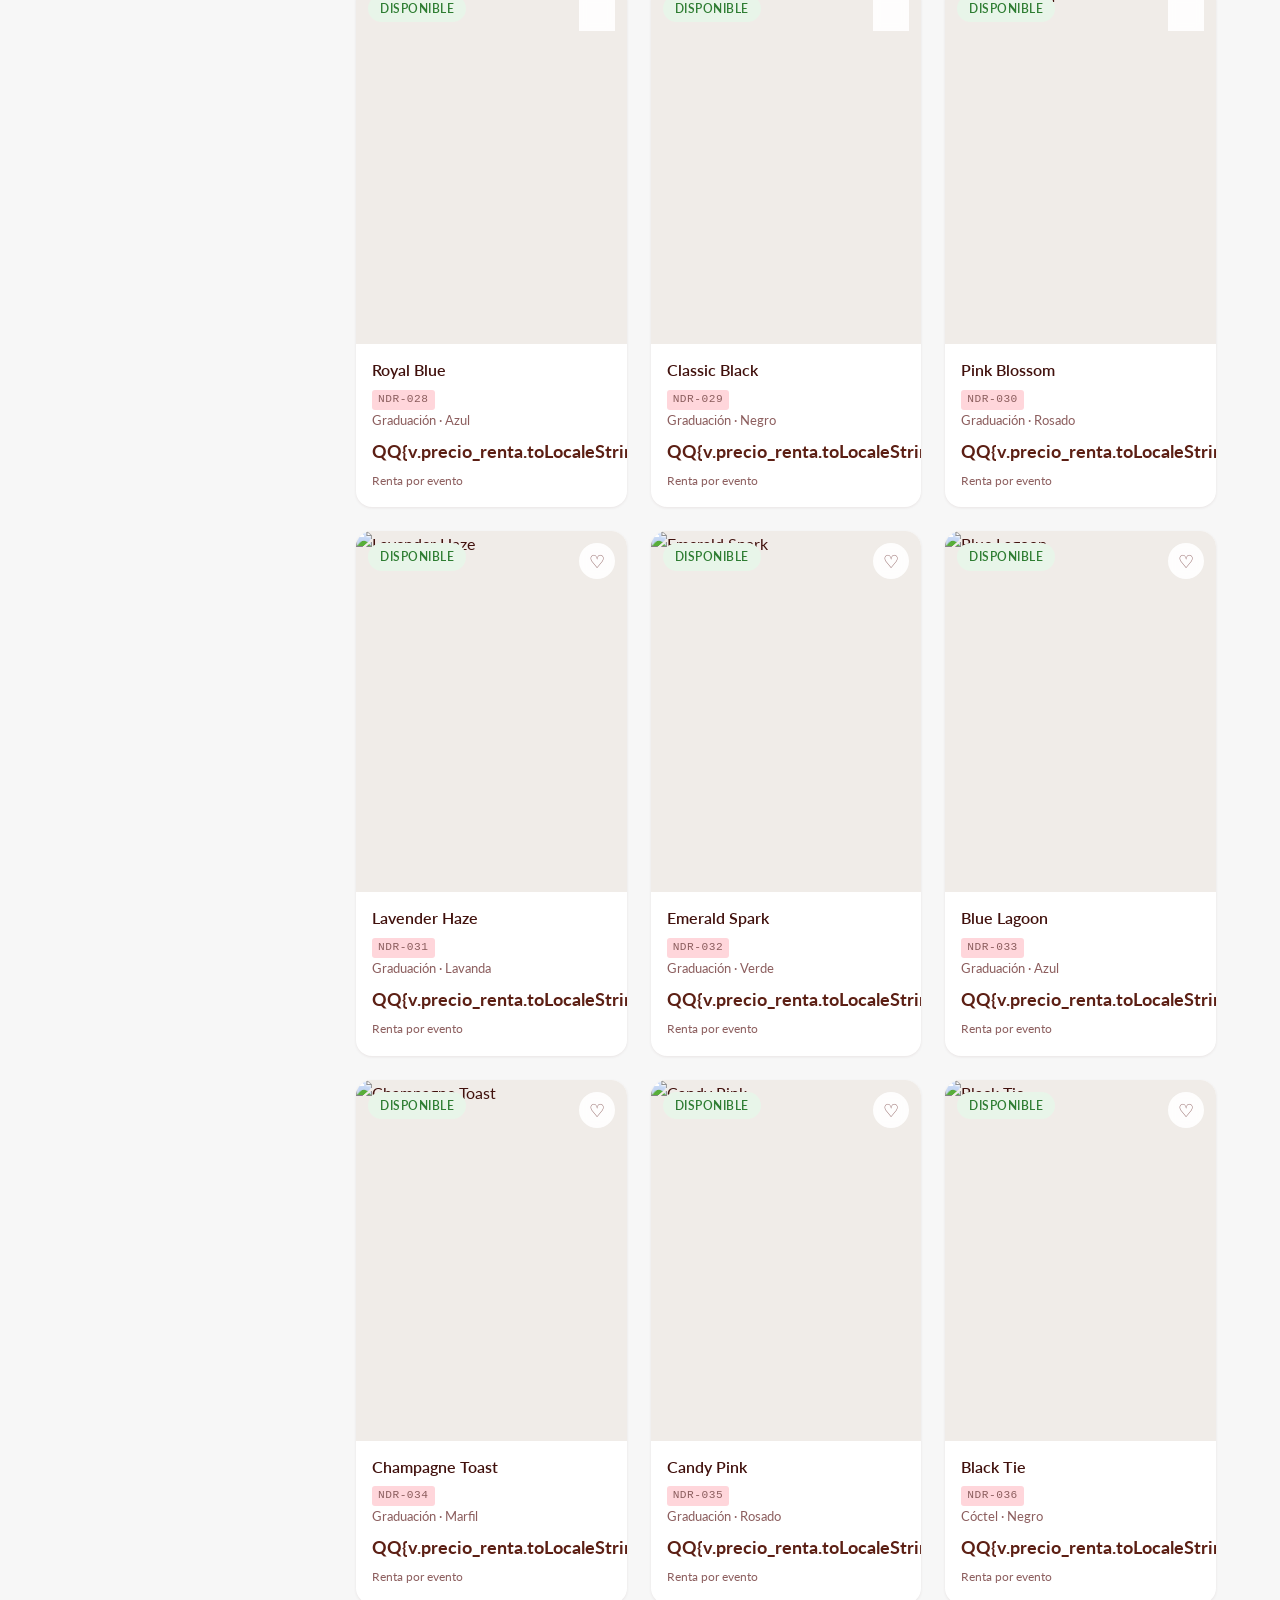
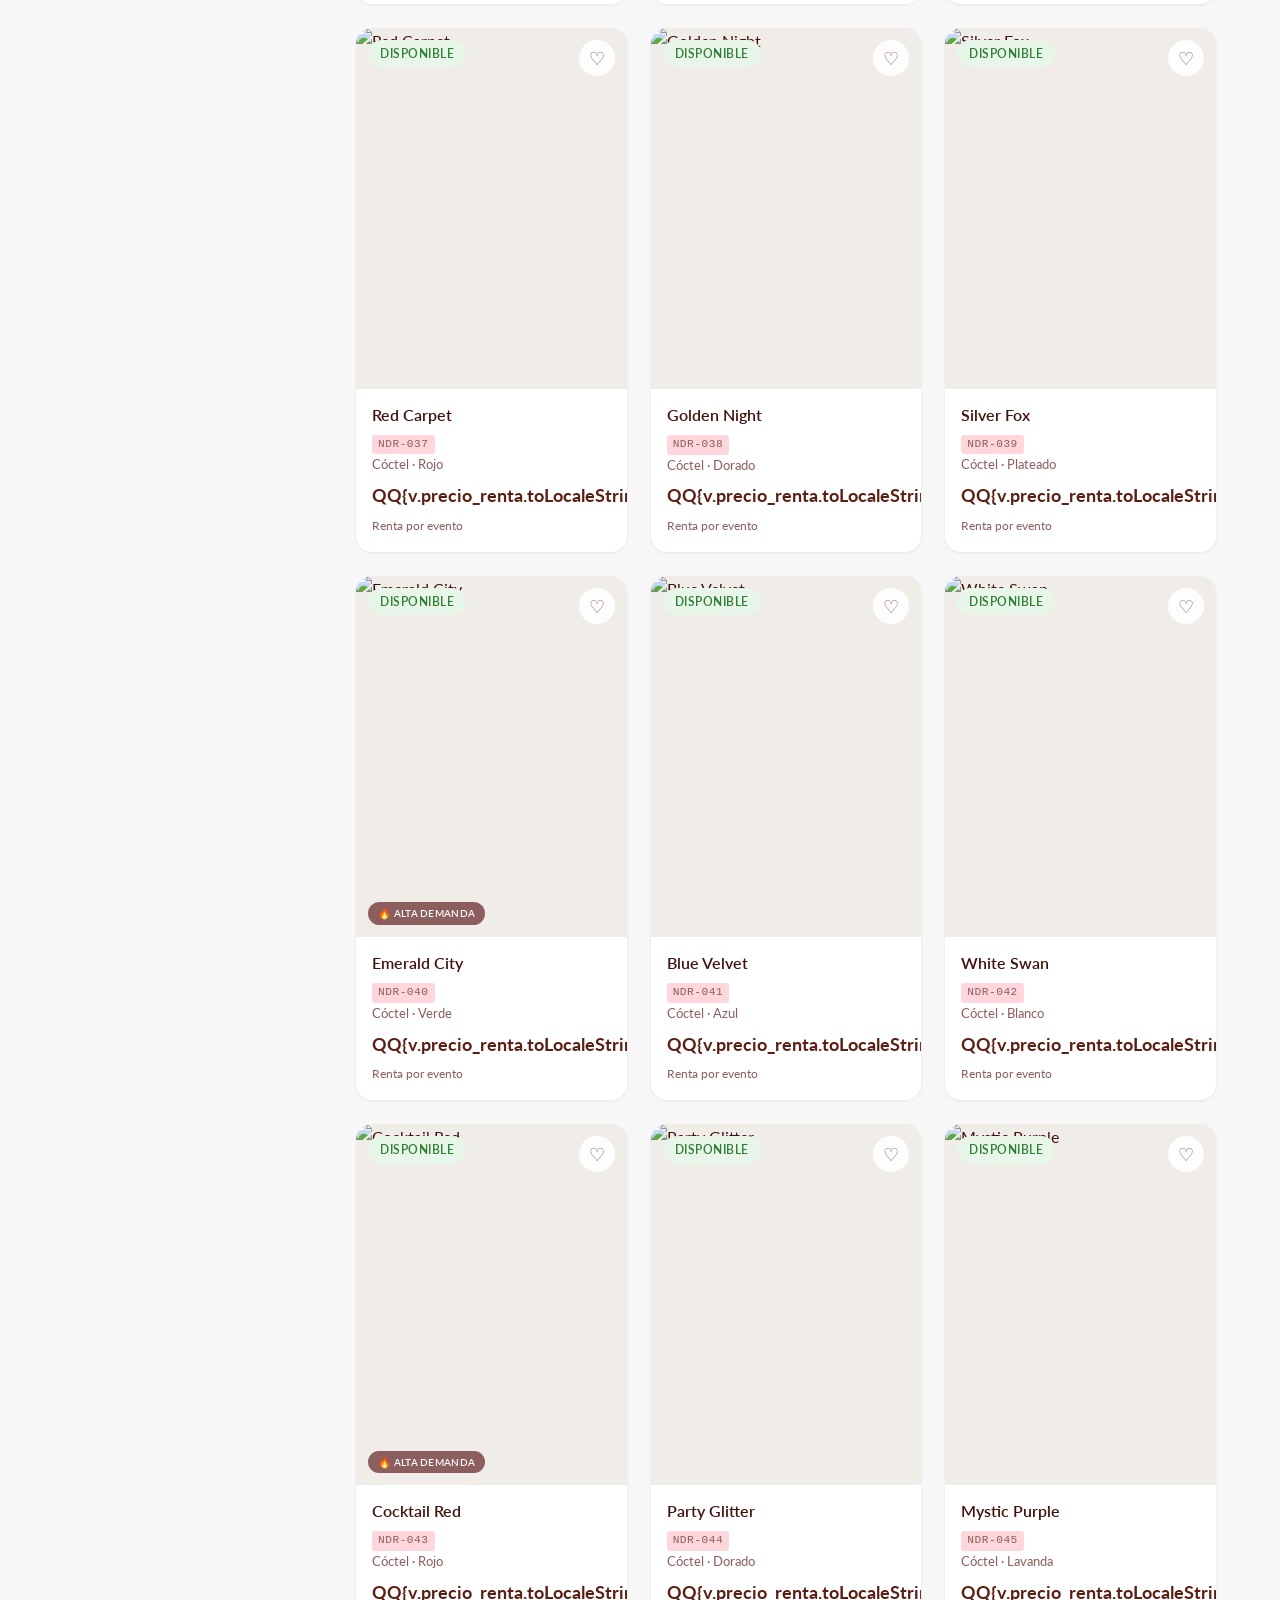
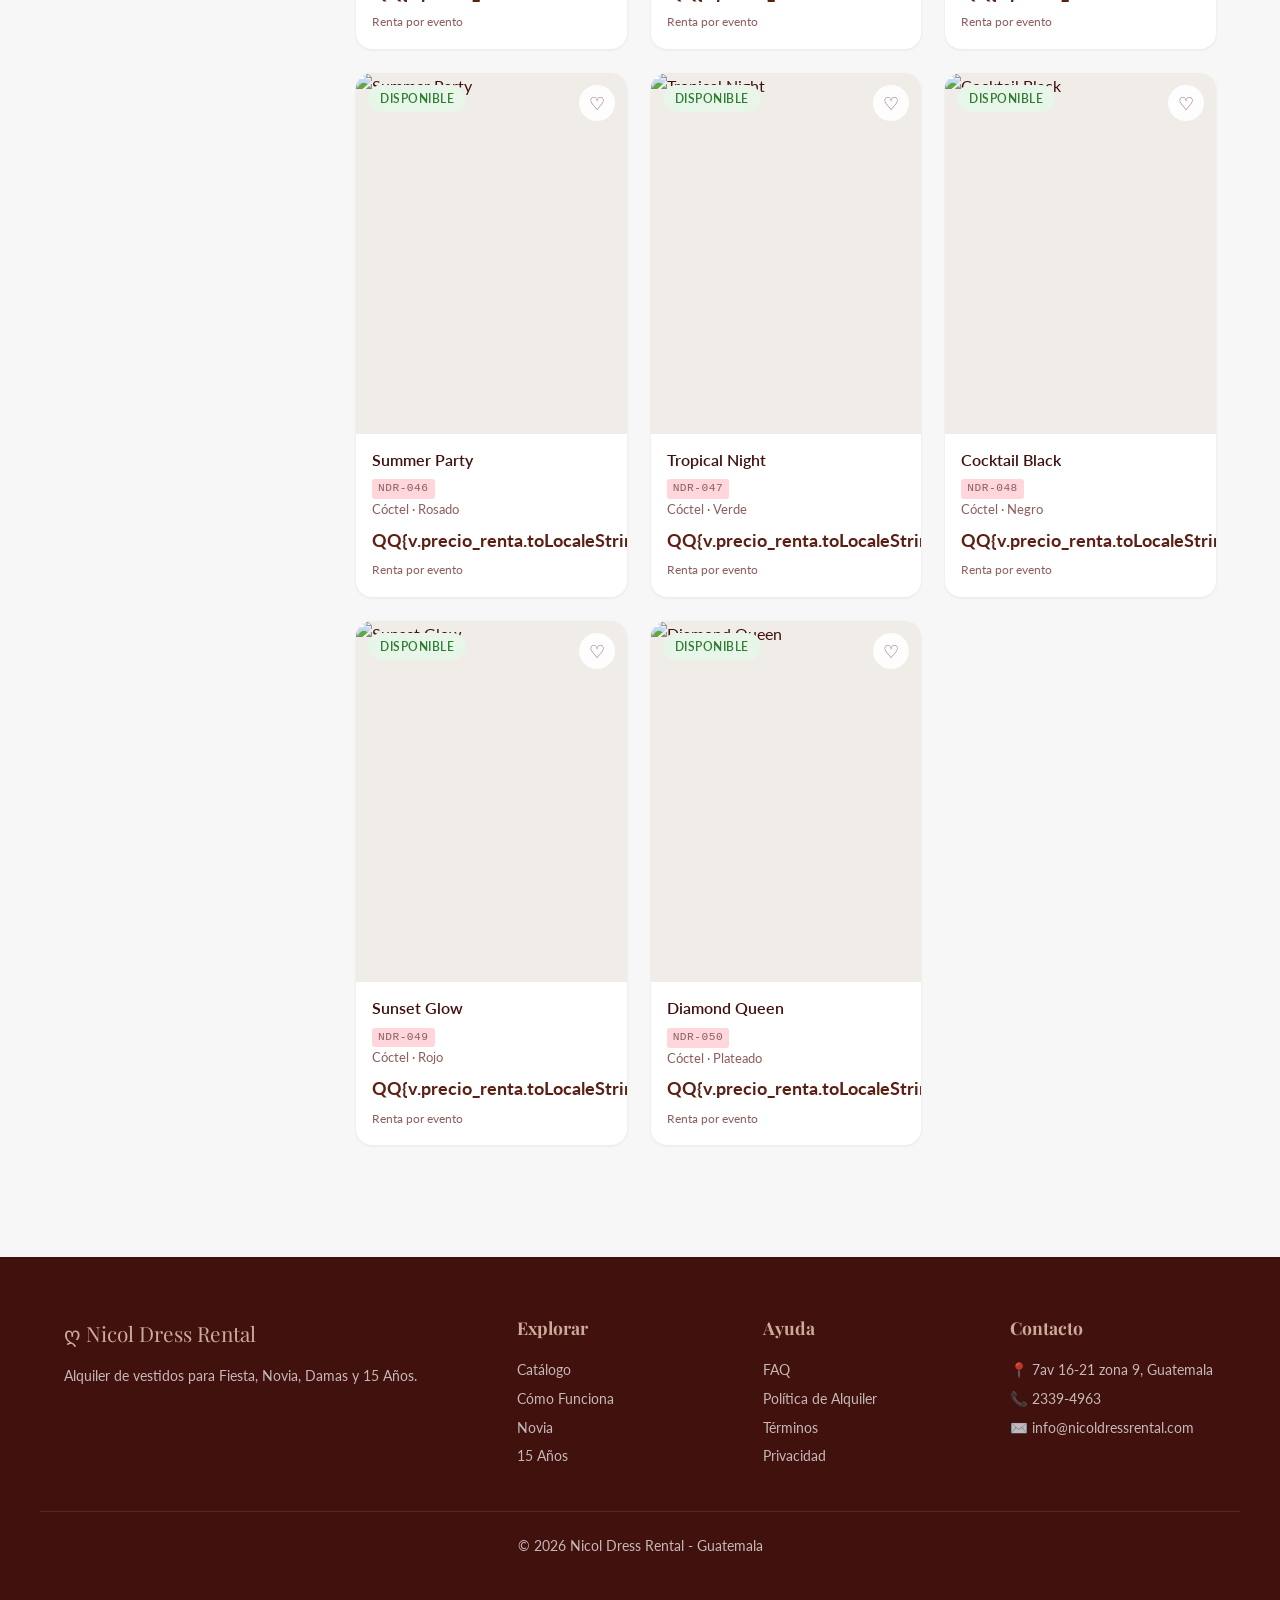
==== commit e2e33ff1: "feet: actualizacion de filtros de busqueda v3" ====
--- a/catalogo.html
+++ b/catalogo.html
@@ -17,9 +17,9 @@
       <a href="/" class="navbar-logo"><span>ღ Nicol Dress Rental</span></a>
       <button class="menu-toggle" id="menuToggle" aria-label="Menú">☰</button>
       <div class="navbar-links" id="navbarLinks">
-        <a href="/">Inicio</a>
+        <a href="index.html">Inicio</a>
         <a href="catalogo.html" class="active">Catálogo</a>
-        <a href="/#como-funciona">Cómo Funciona</a>
+        <a href="sliderIndex">Cómo Funciona</a>
       </div>
       <div class="navbar-actions">
         <button class="btn-icon" onclick="window.location.href='?tab=favoritos'" title="Favoritos">♡</button>
@@ -95,18 +95,6 @@
             </div>
           </div>
 
-          <!-- Tipo de Cuerpo -->
-          <div class="filter-group">
-            <label>Tipo de Cuerpo</label>
-            <div class="filter-body-types" id="filterCuerpo">
-              <button class="filter-body-btn" data-cuerpo="" onclick="filtrarPorCuerpo(this)">Todos</button>
-              <button class="filter-body-btn" data-cuerpo="Reloj de Arena" onclick="filtrarPorCuerpo(this)">Reloj de Arena</button>
-              <button class="filter-body-btn" data-cuerpo="Pera" onclick="filtrarPorCuerpo(this)">Pera</button>
-              <button class="filter-body-btn" data-cuerpo="Triángulo Invertido" onclick="filtrarPorCuerpo(this)">Triángulo Invertido</button>
-              <button class="filter-body-btn" data-cuerpo="Rectángulo" onclick="filtrarPorCuerpo(this)">Rectángulo</button>
-            </div>
-          </div>
-
           <!-- Tipo transacción -->
           <div class="filter-group">
             <label>Tipo</label>
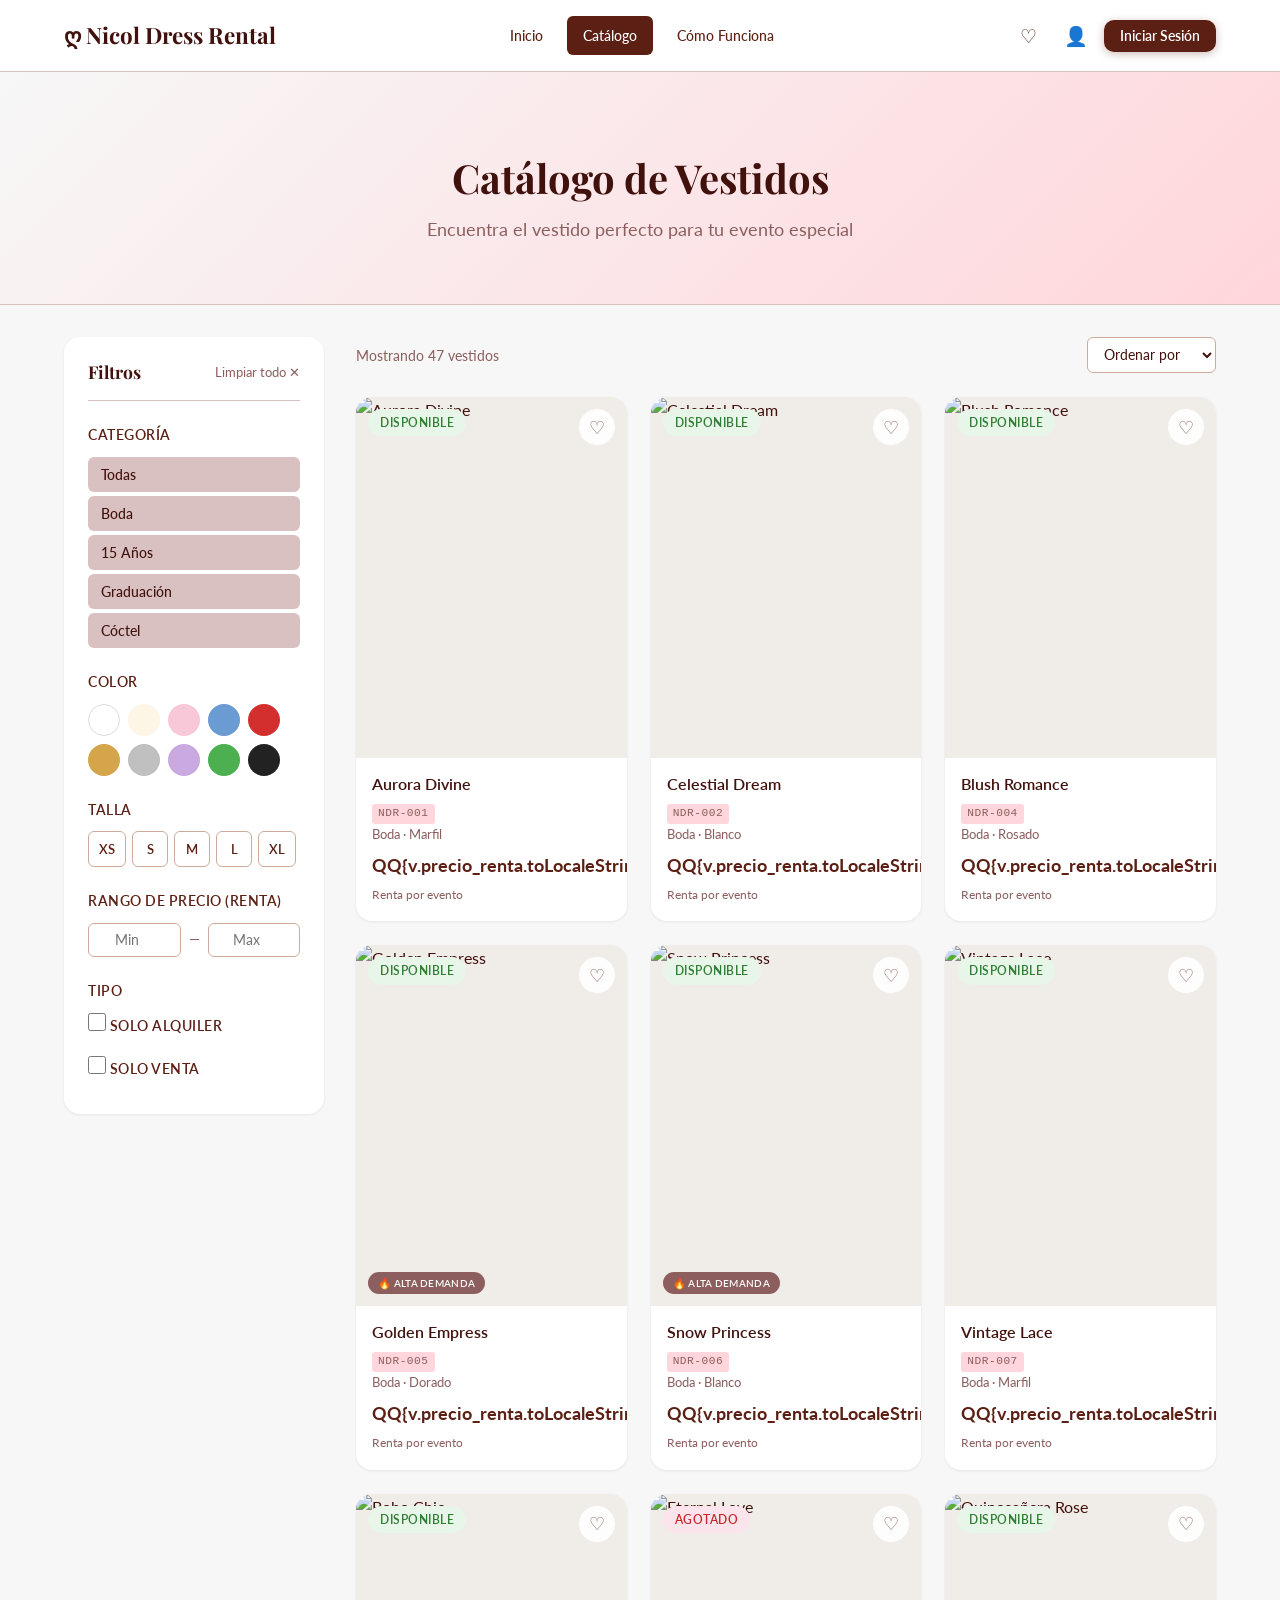
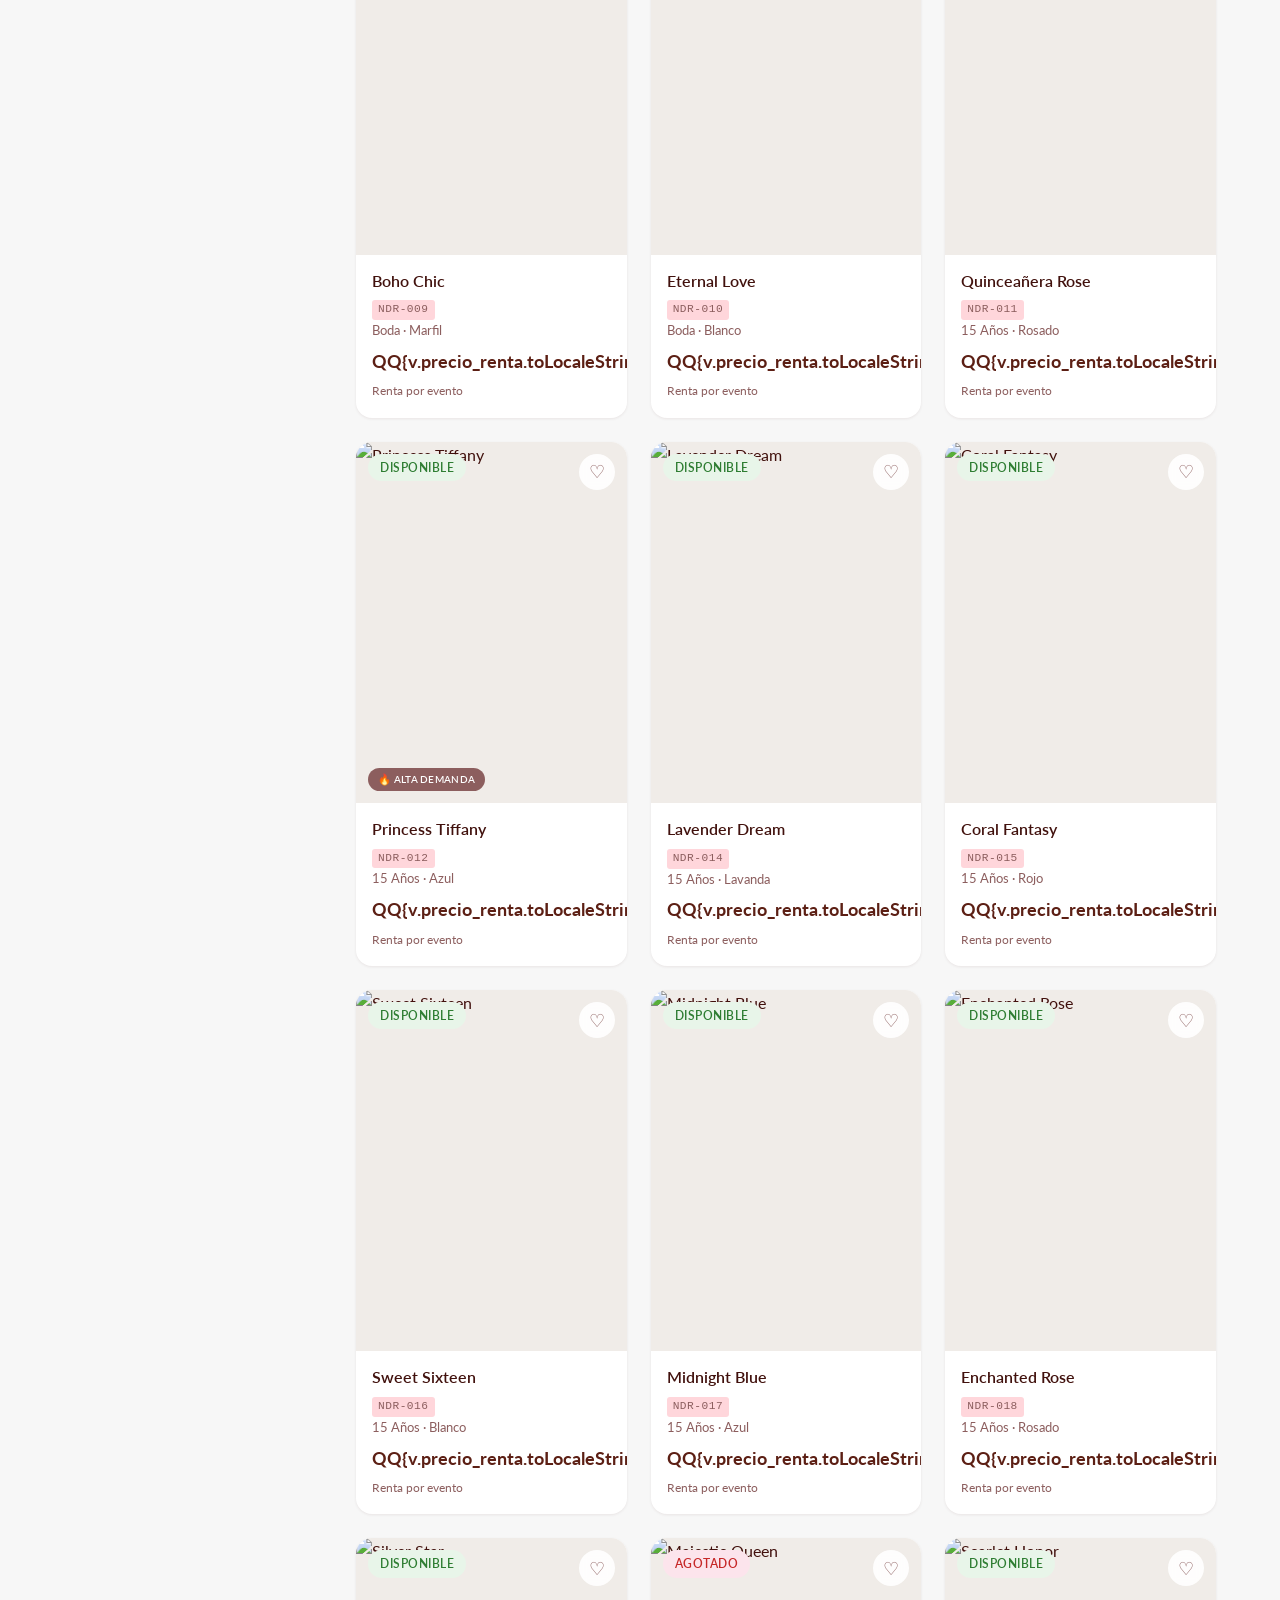
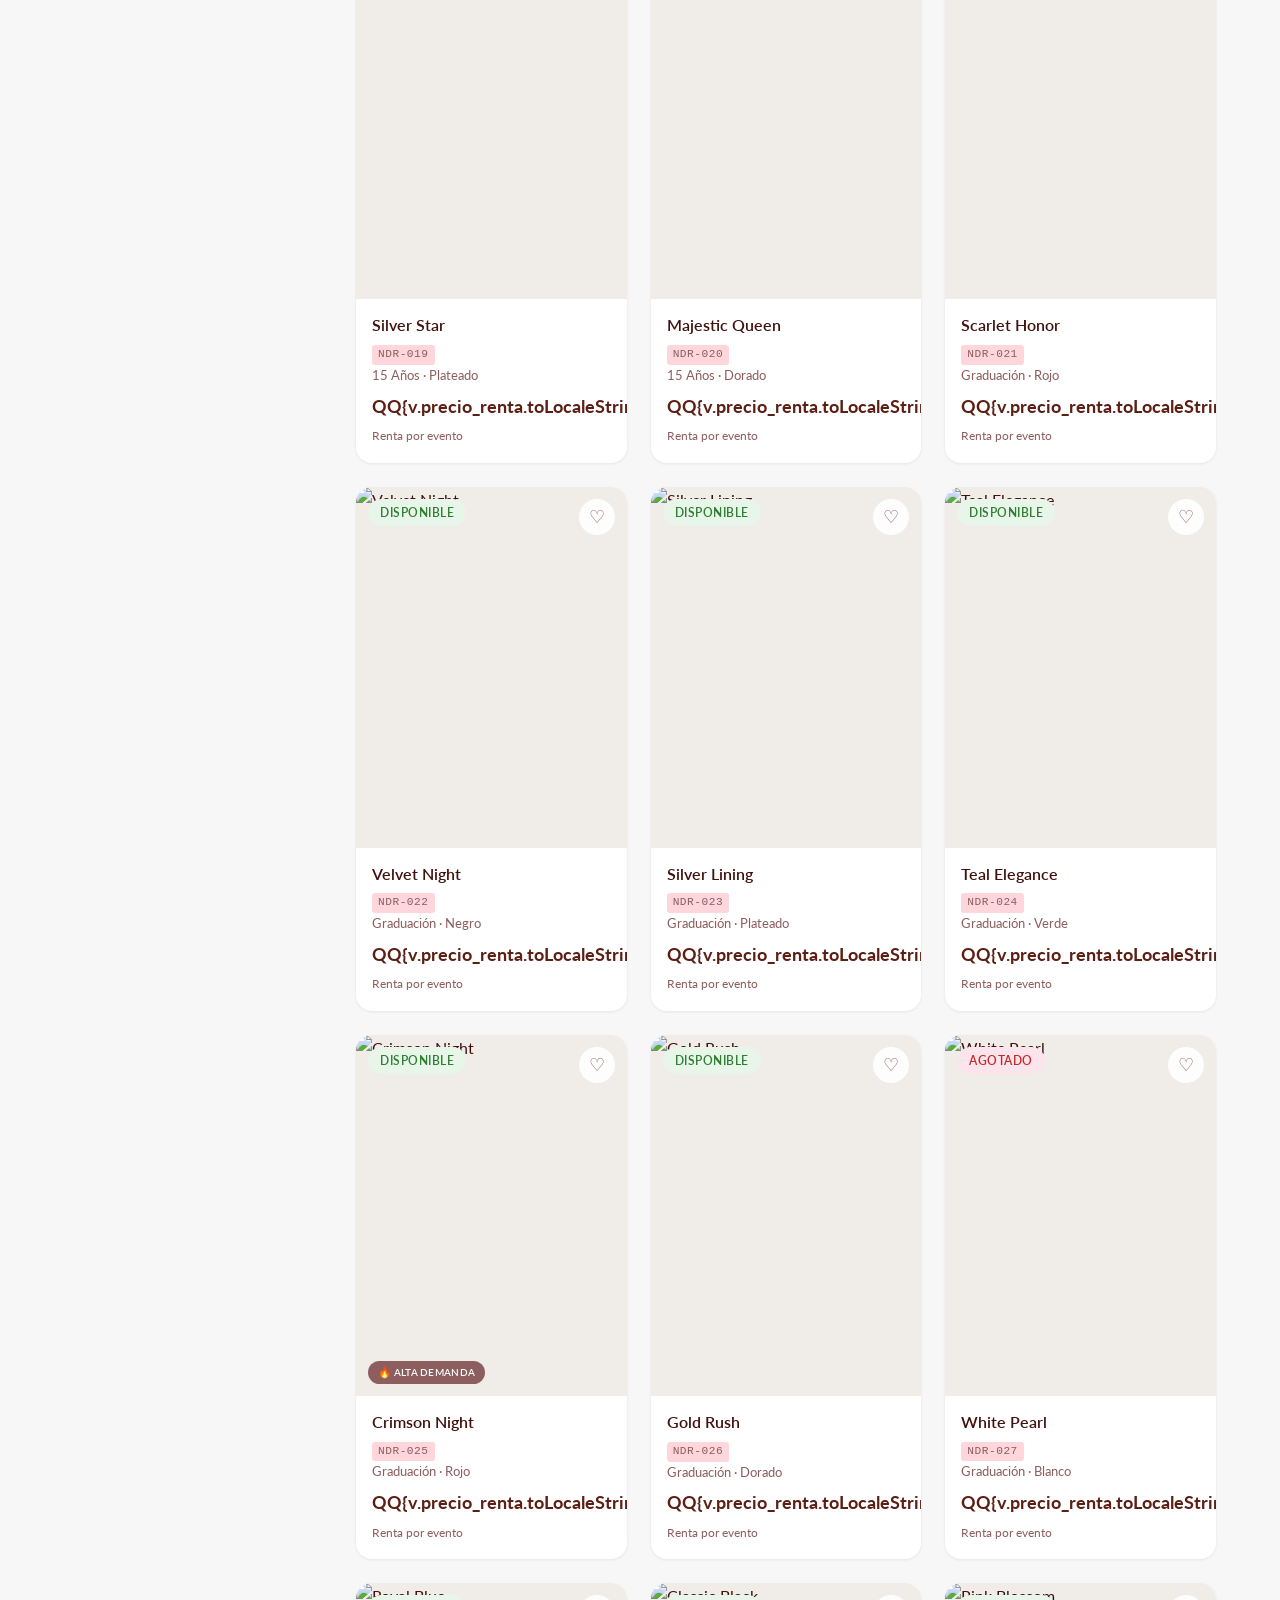
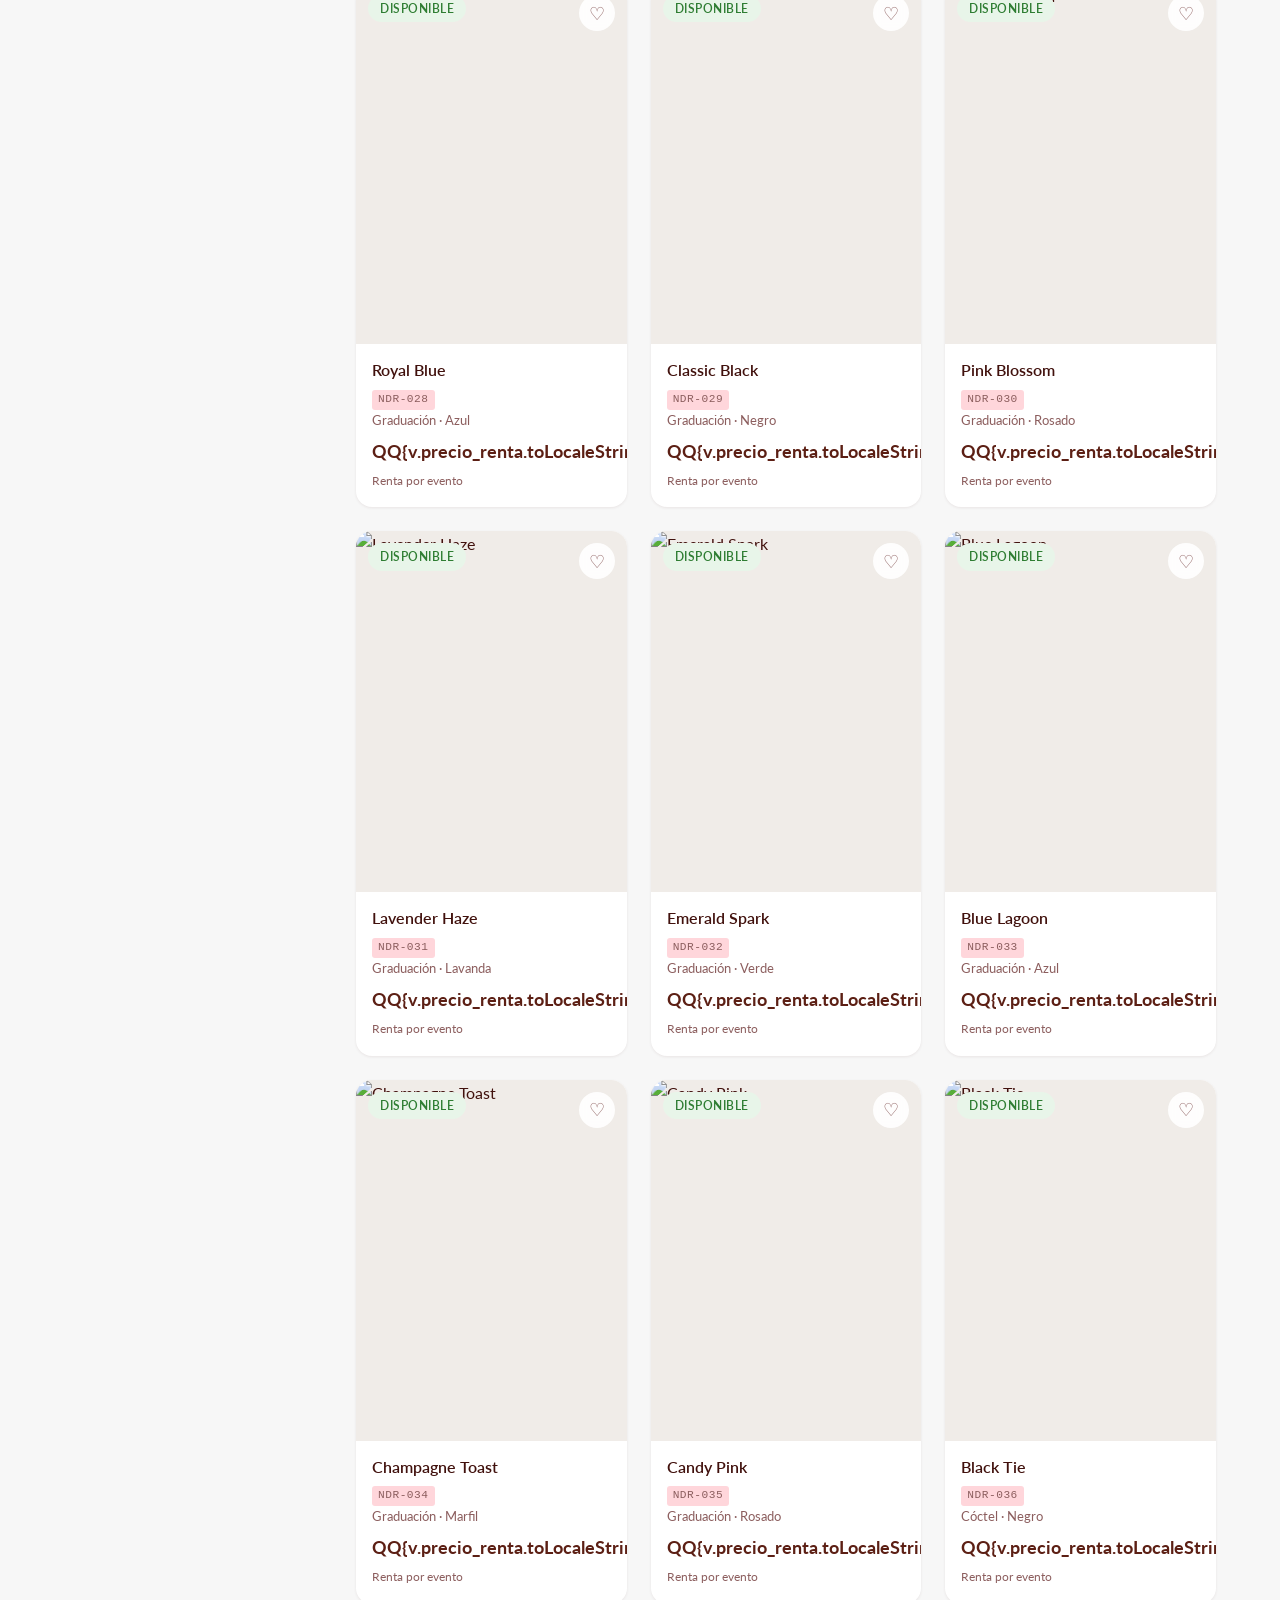
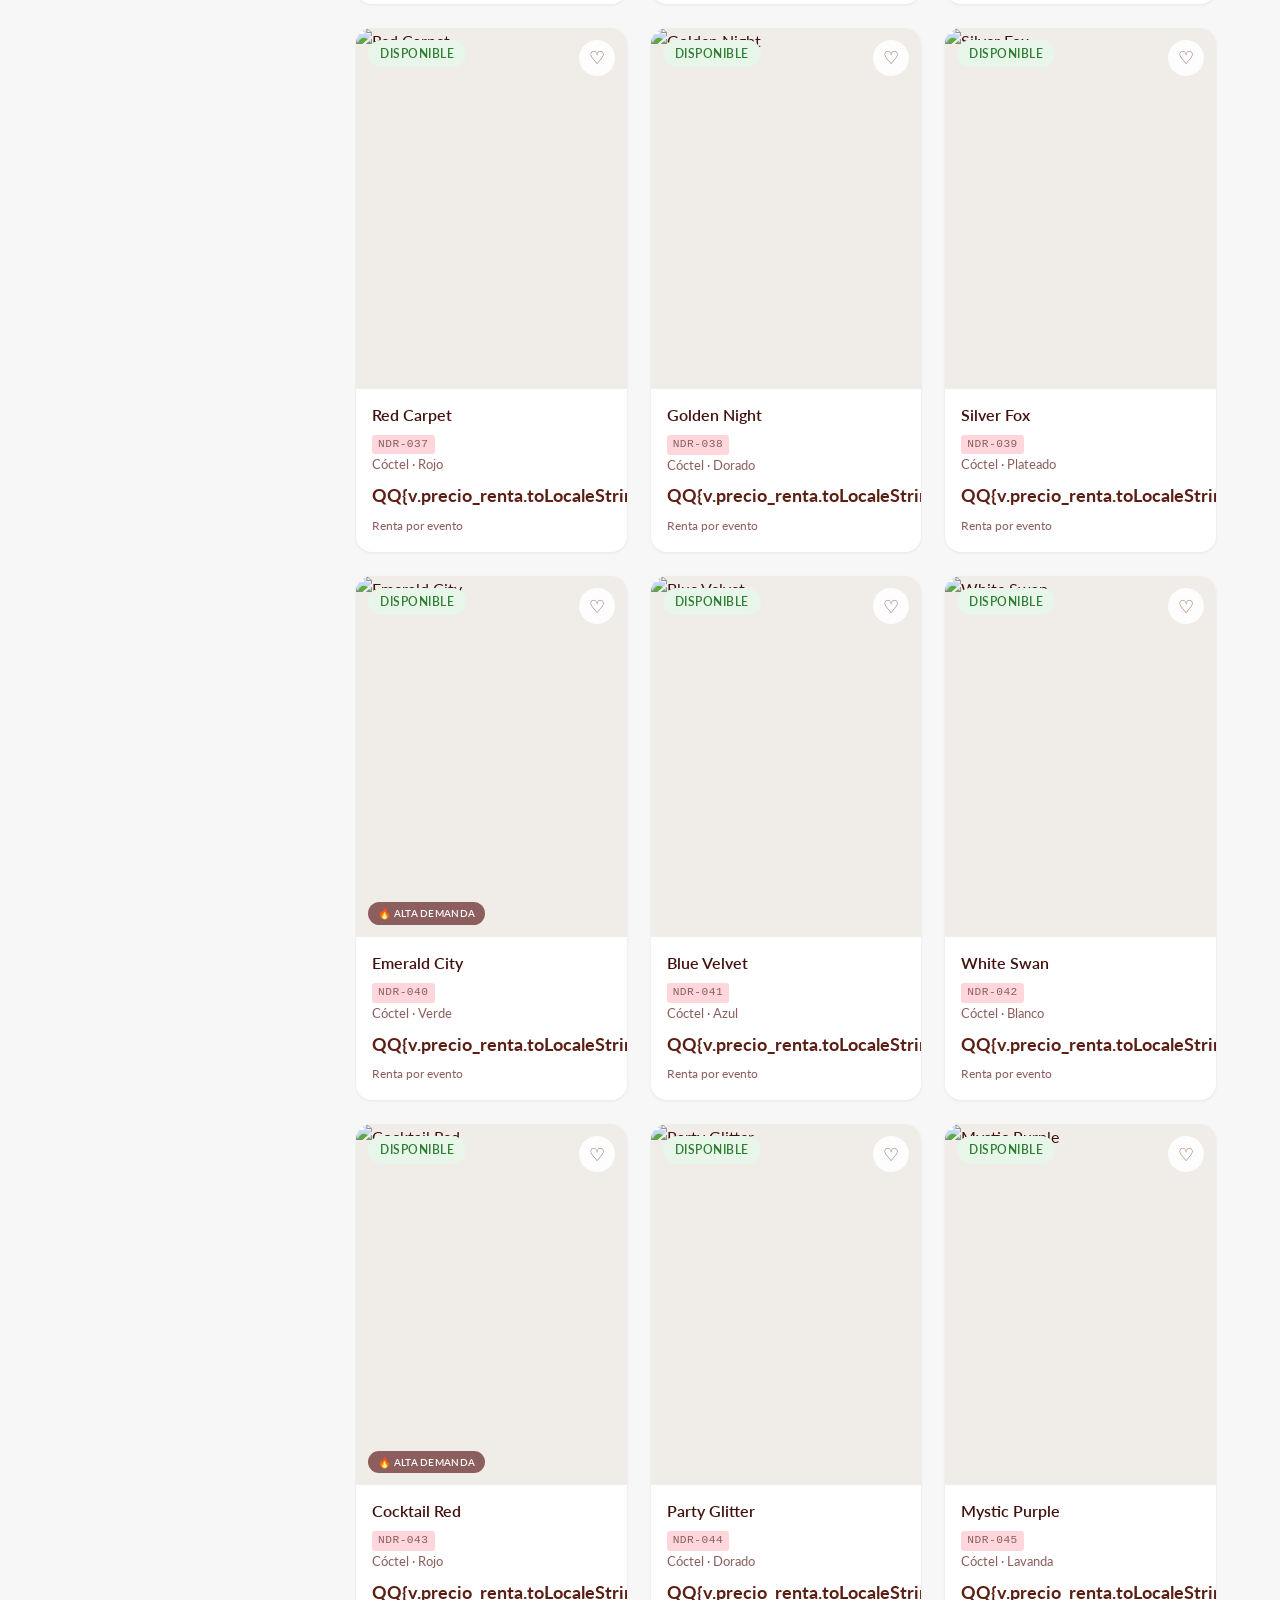
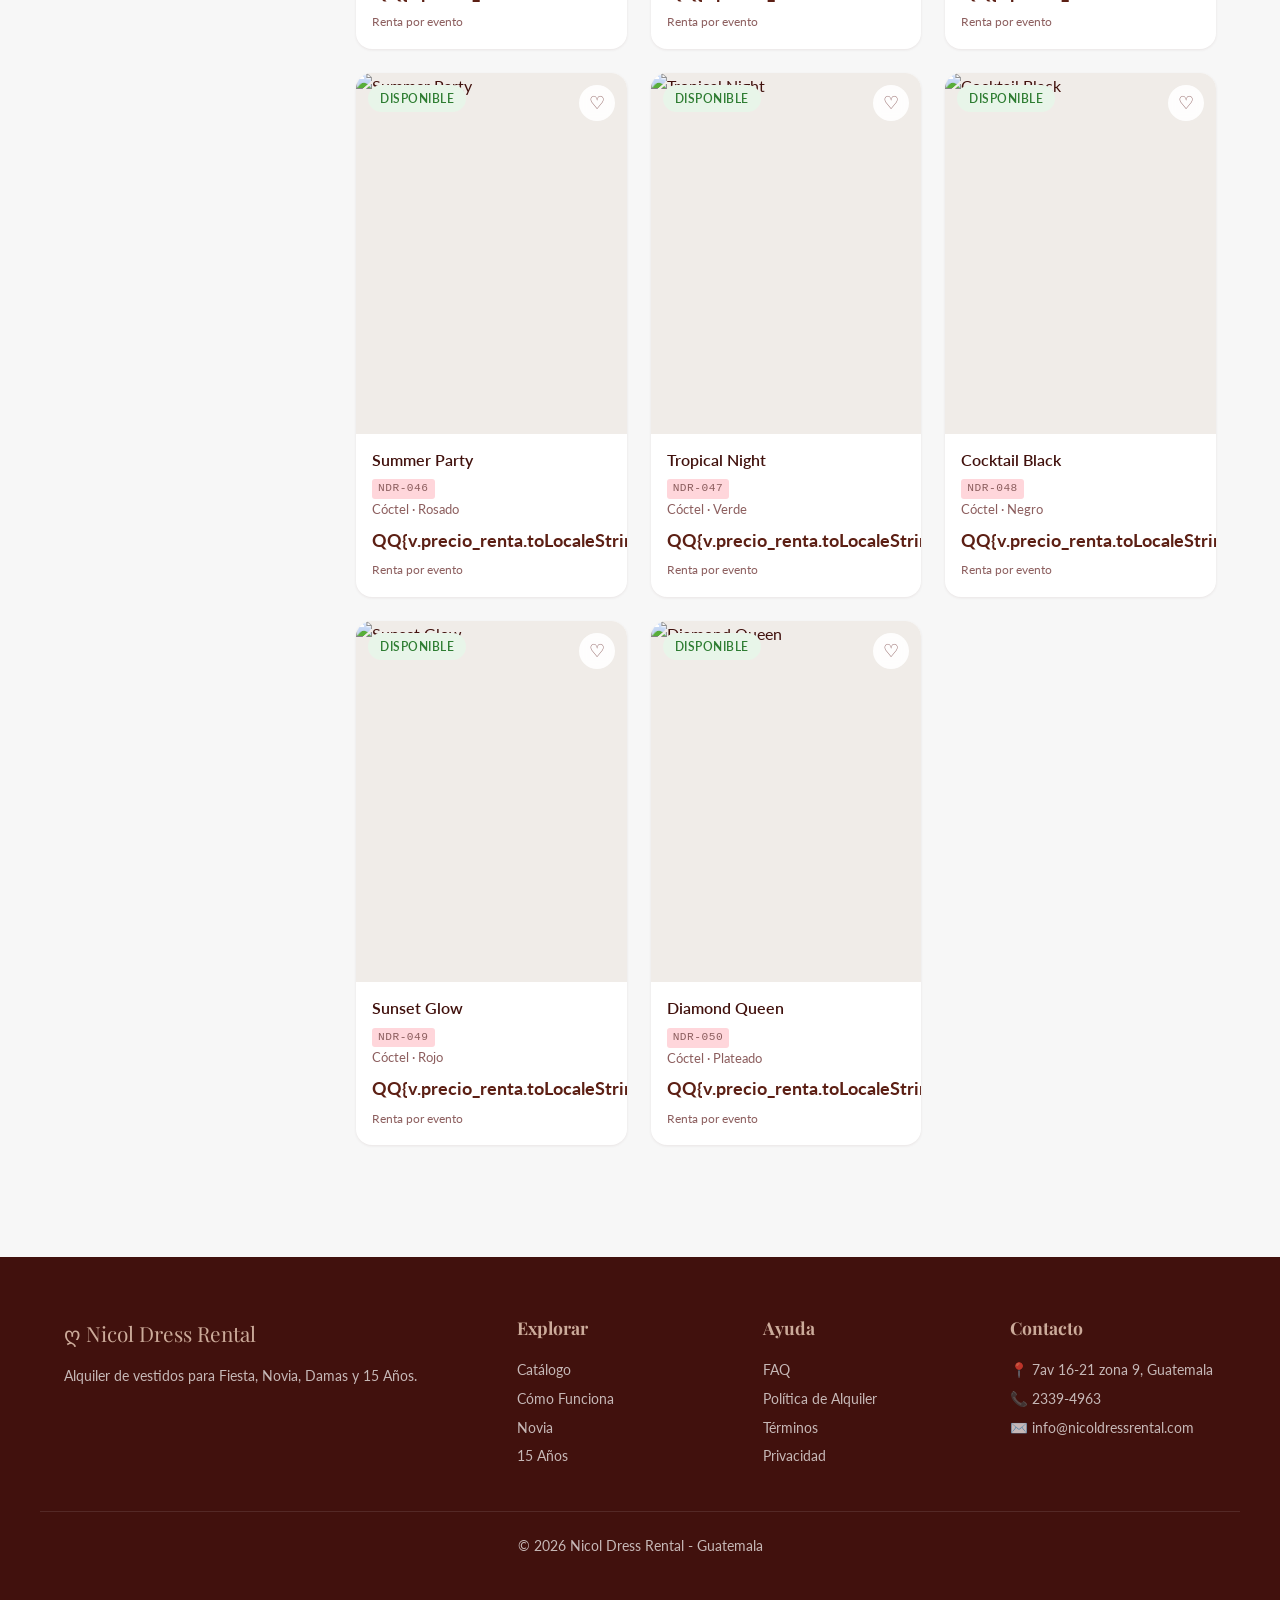
==== commit e212c02c: "feet: actualizacion de filtros de busqueda v4" ====
--- a/catalogo.html
+++ b/catalogo.html
@@ -109,12 +109,6 @@
               </label>
             </div>
           </div>
-
-          <!-- Búsqueda -->
-          <div class="filter-group">
-            <label>Buscar</label>
-            <input type="text" id="searchInput" placeholder="Nombre del vestido..." oninput="aplicarFiltros()">
-          </div>
         </aside>
 
         <!-- ─── GRID CATÁLOGO ─── -->
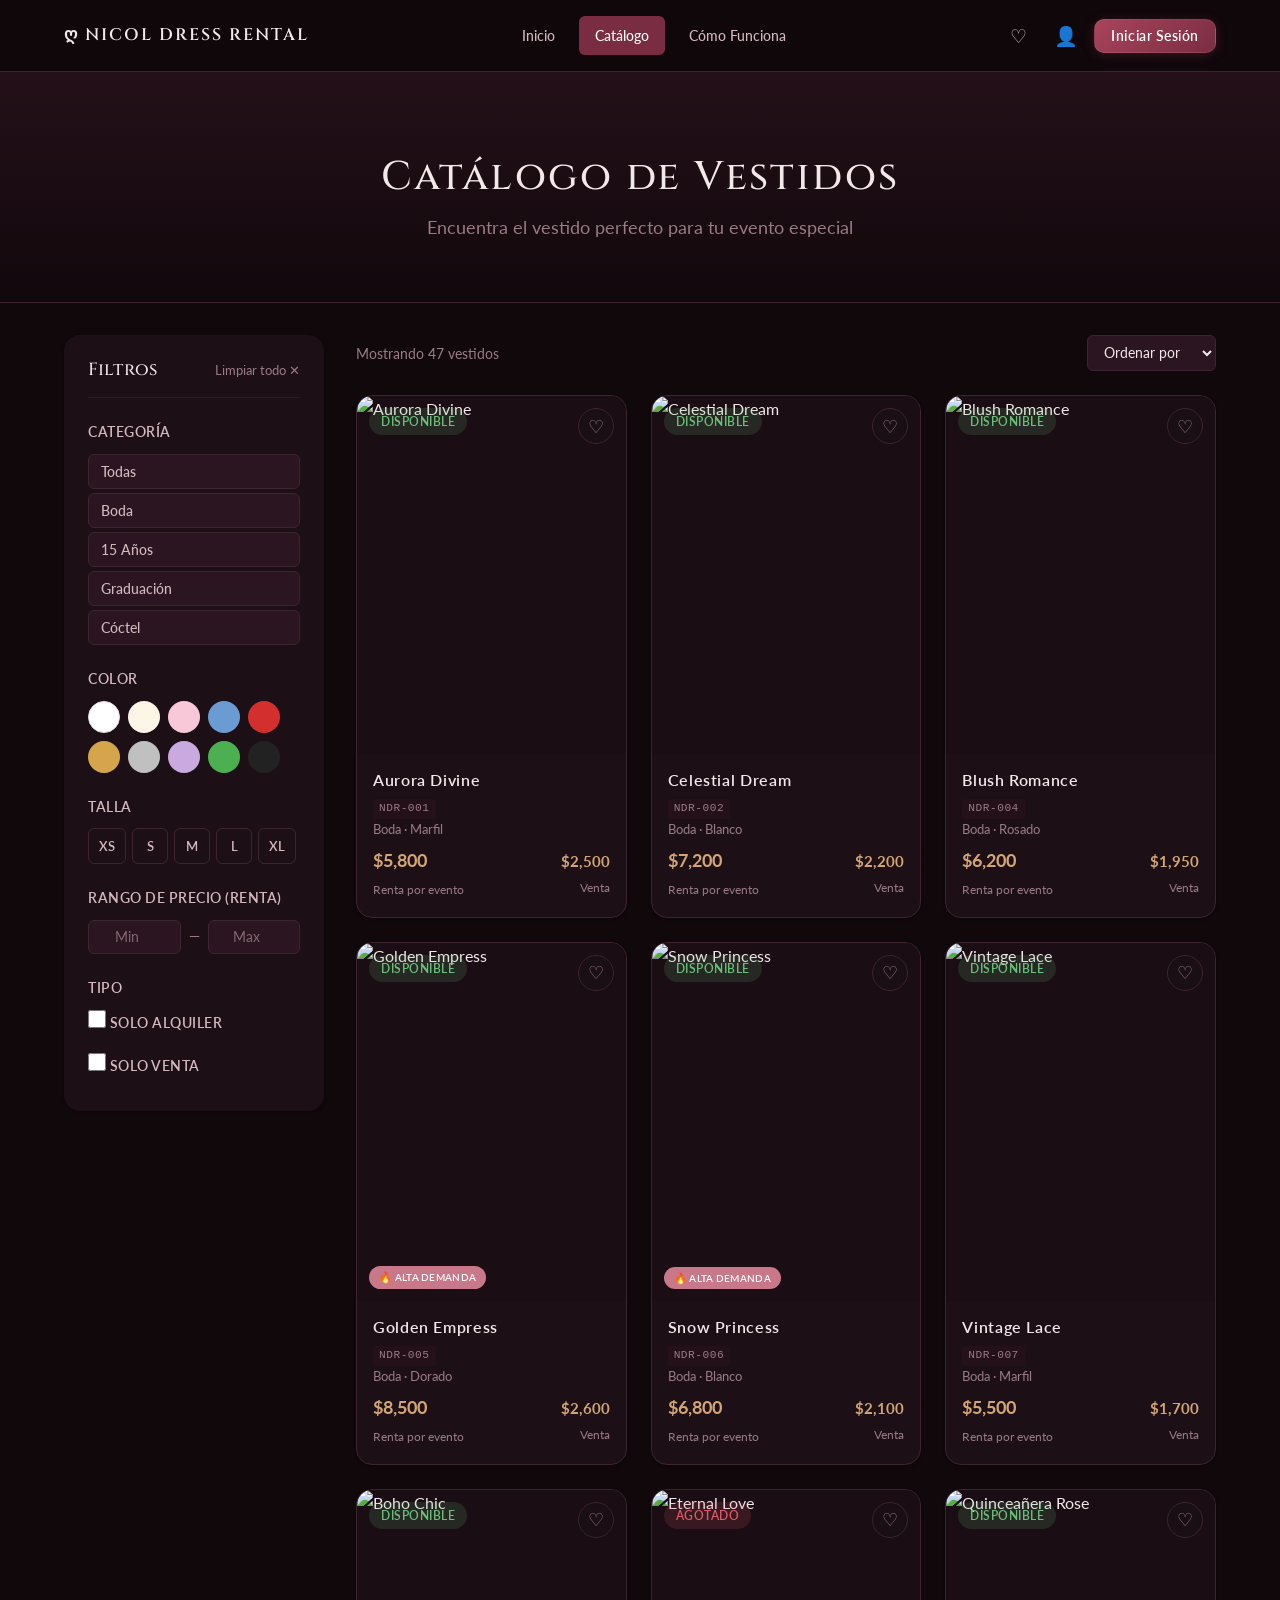
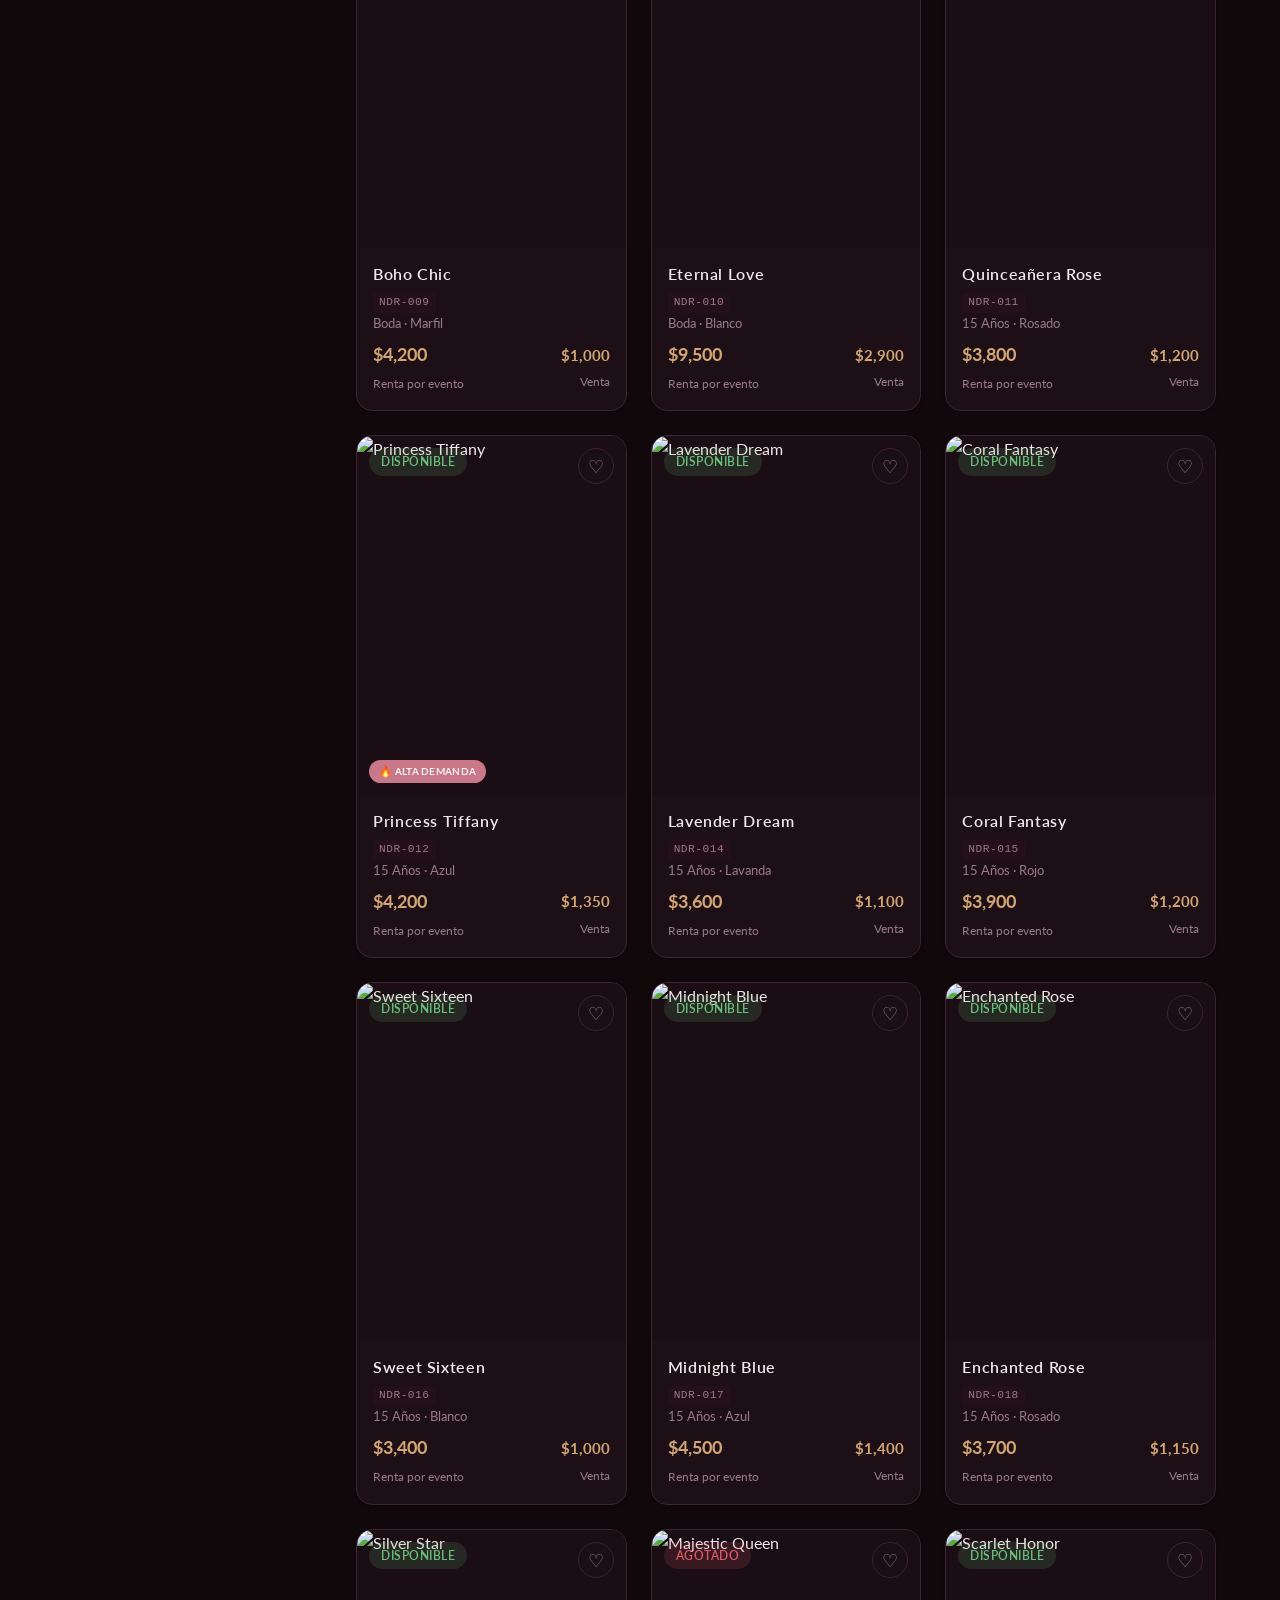
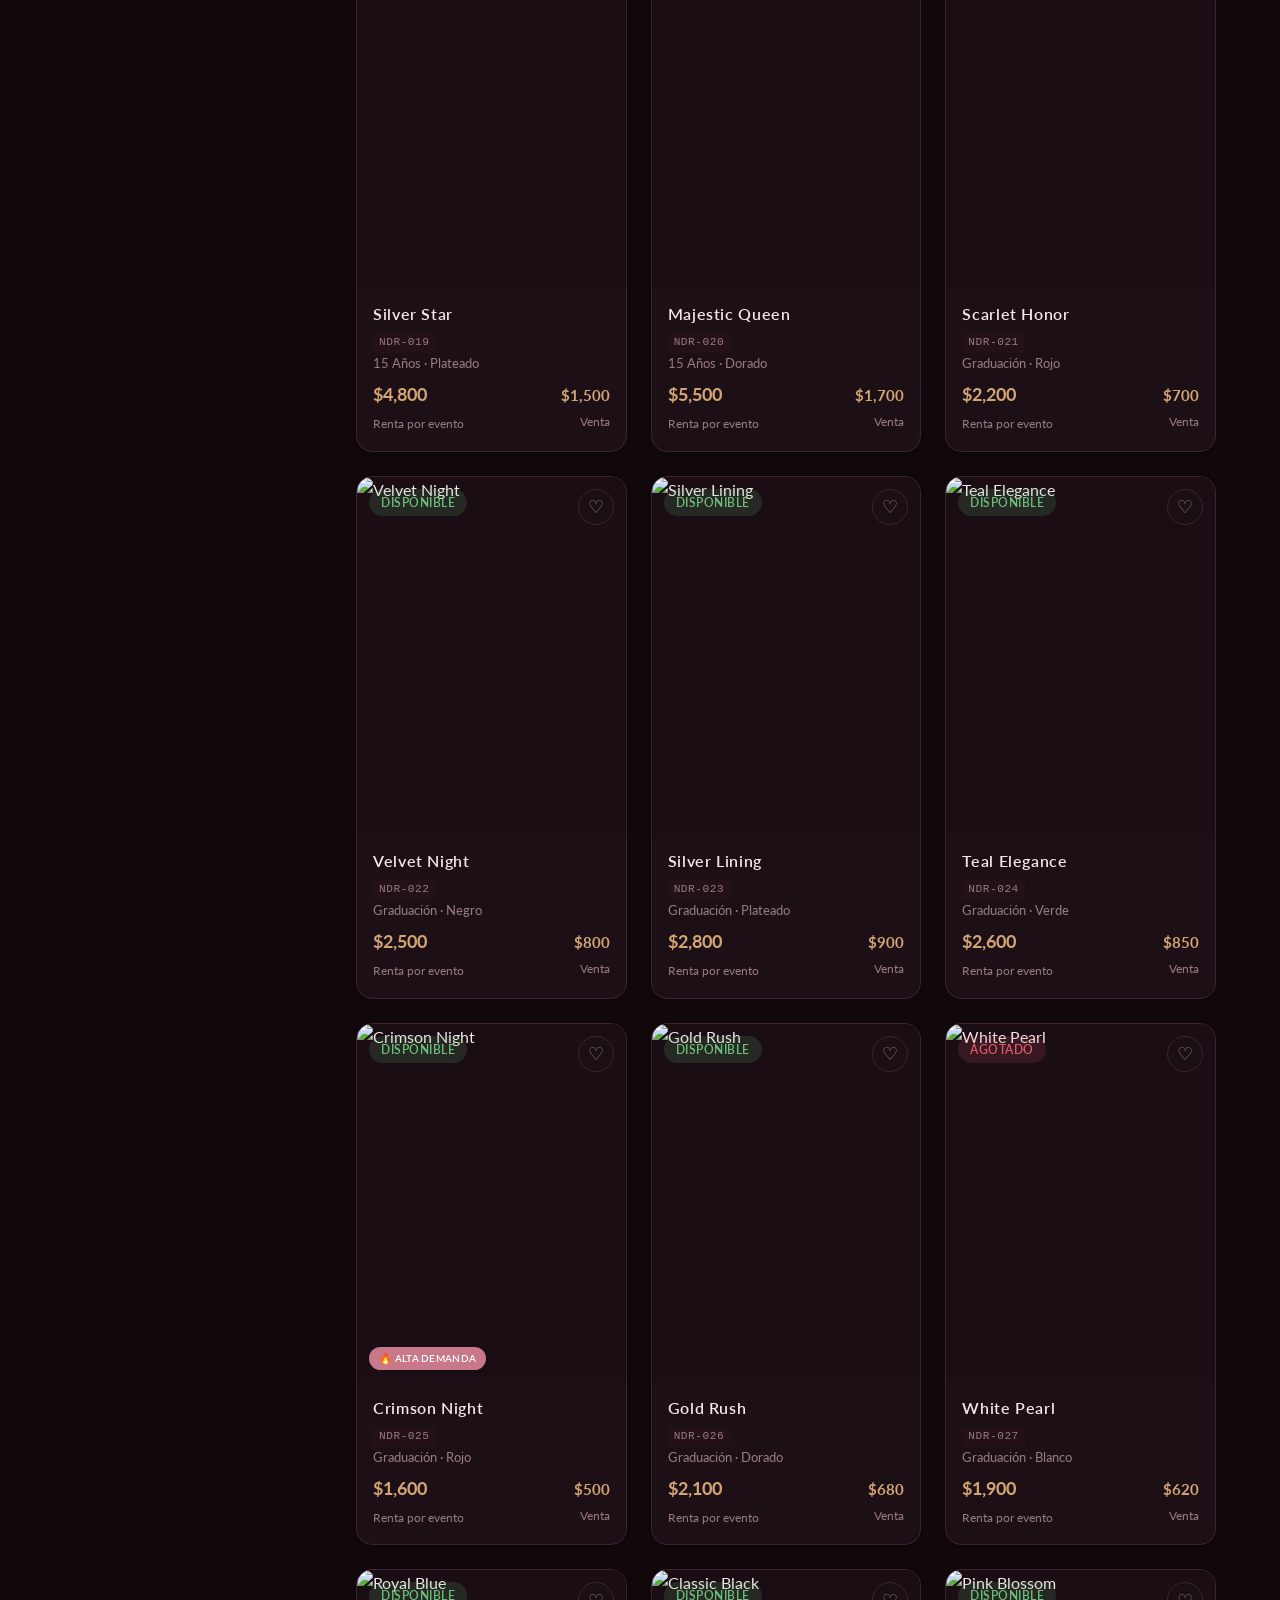
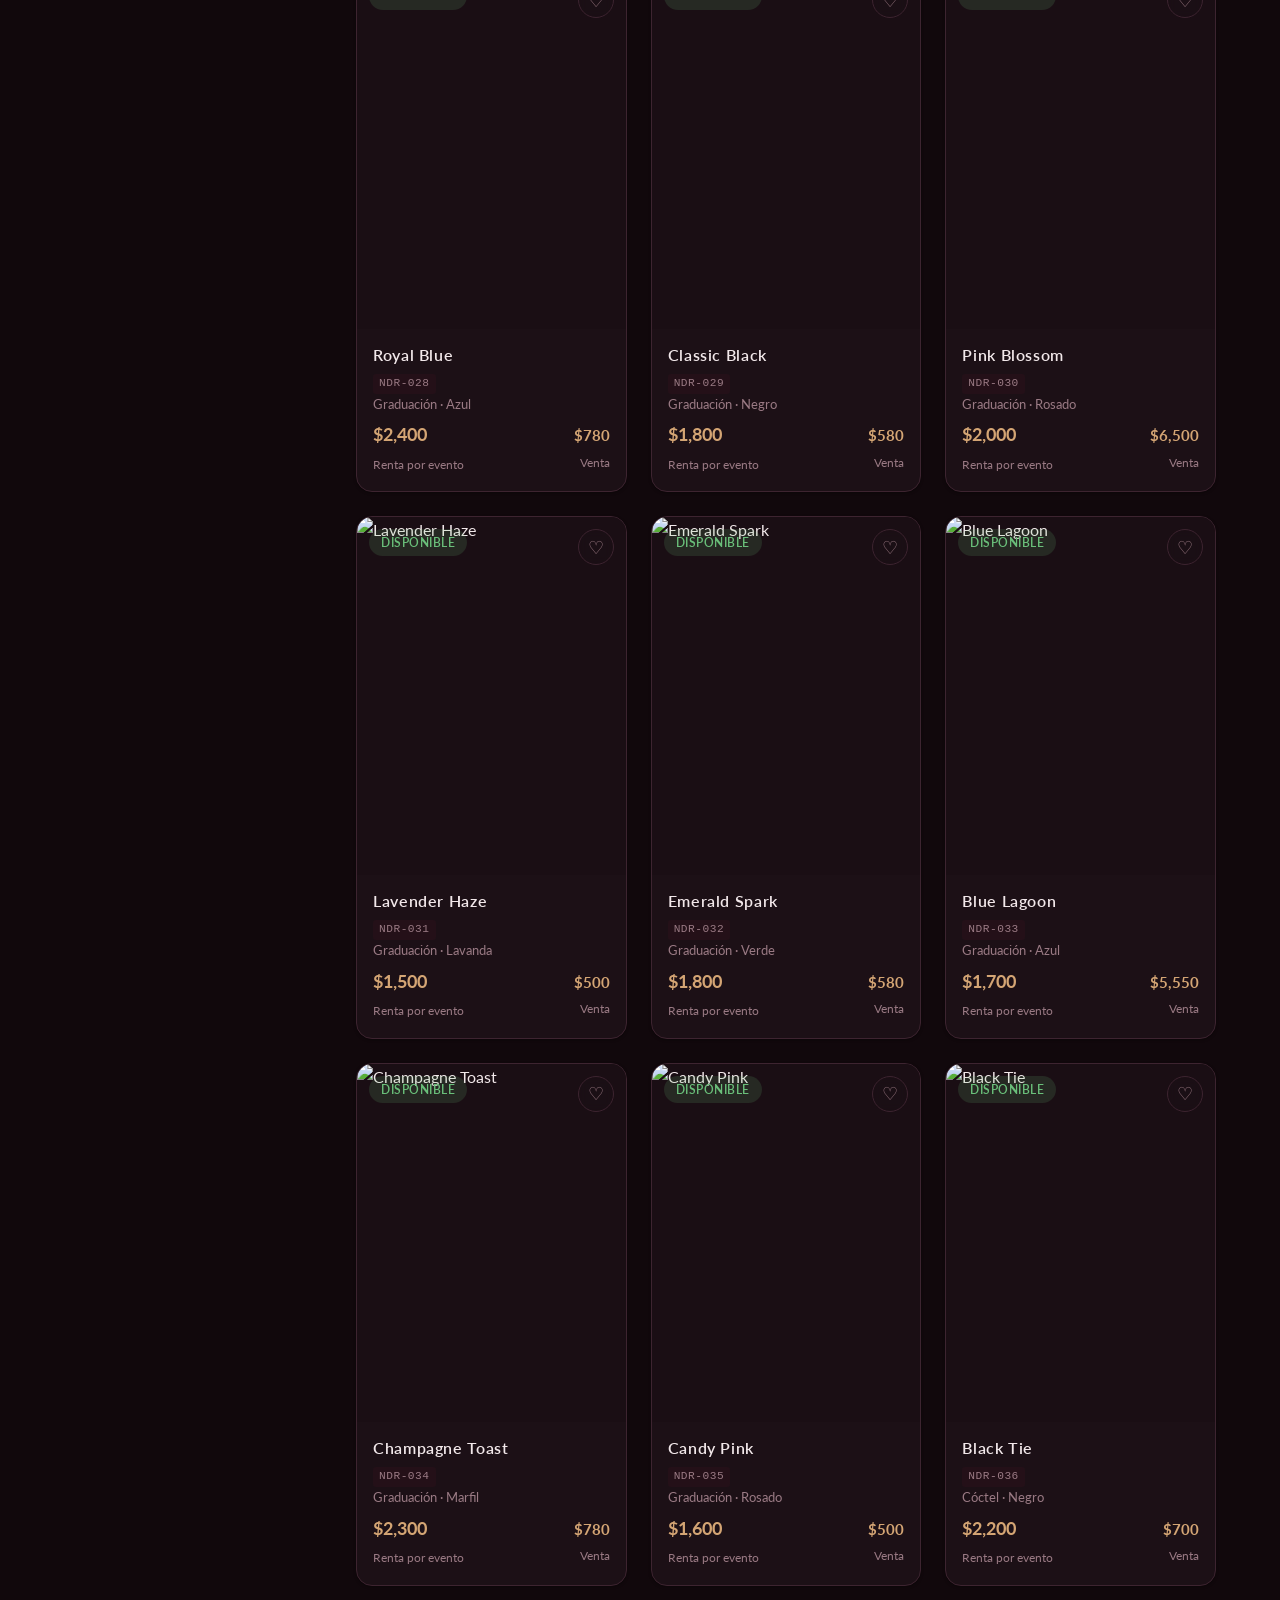
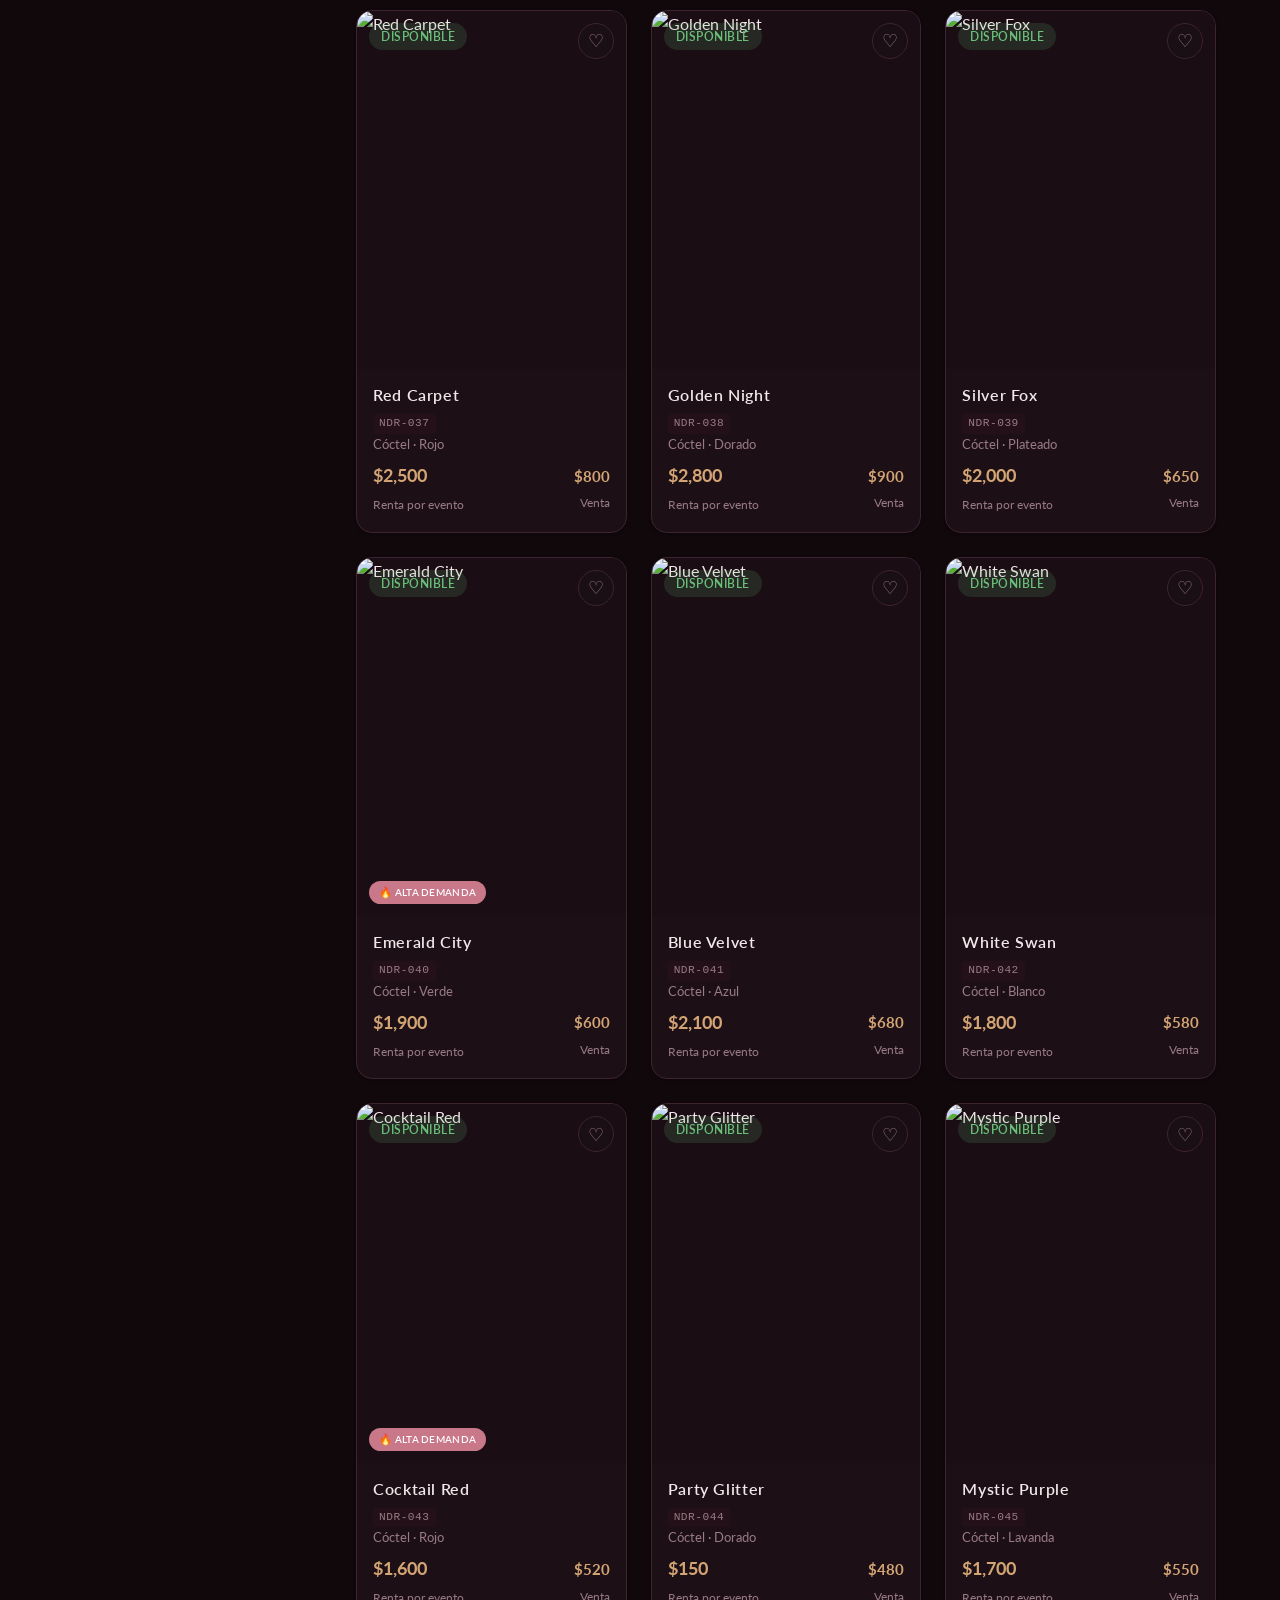
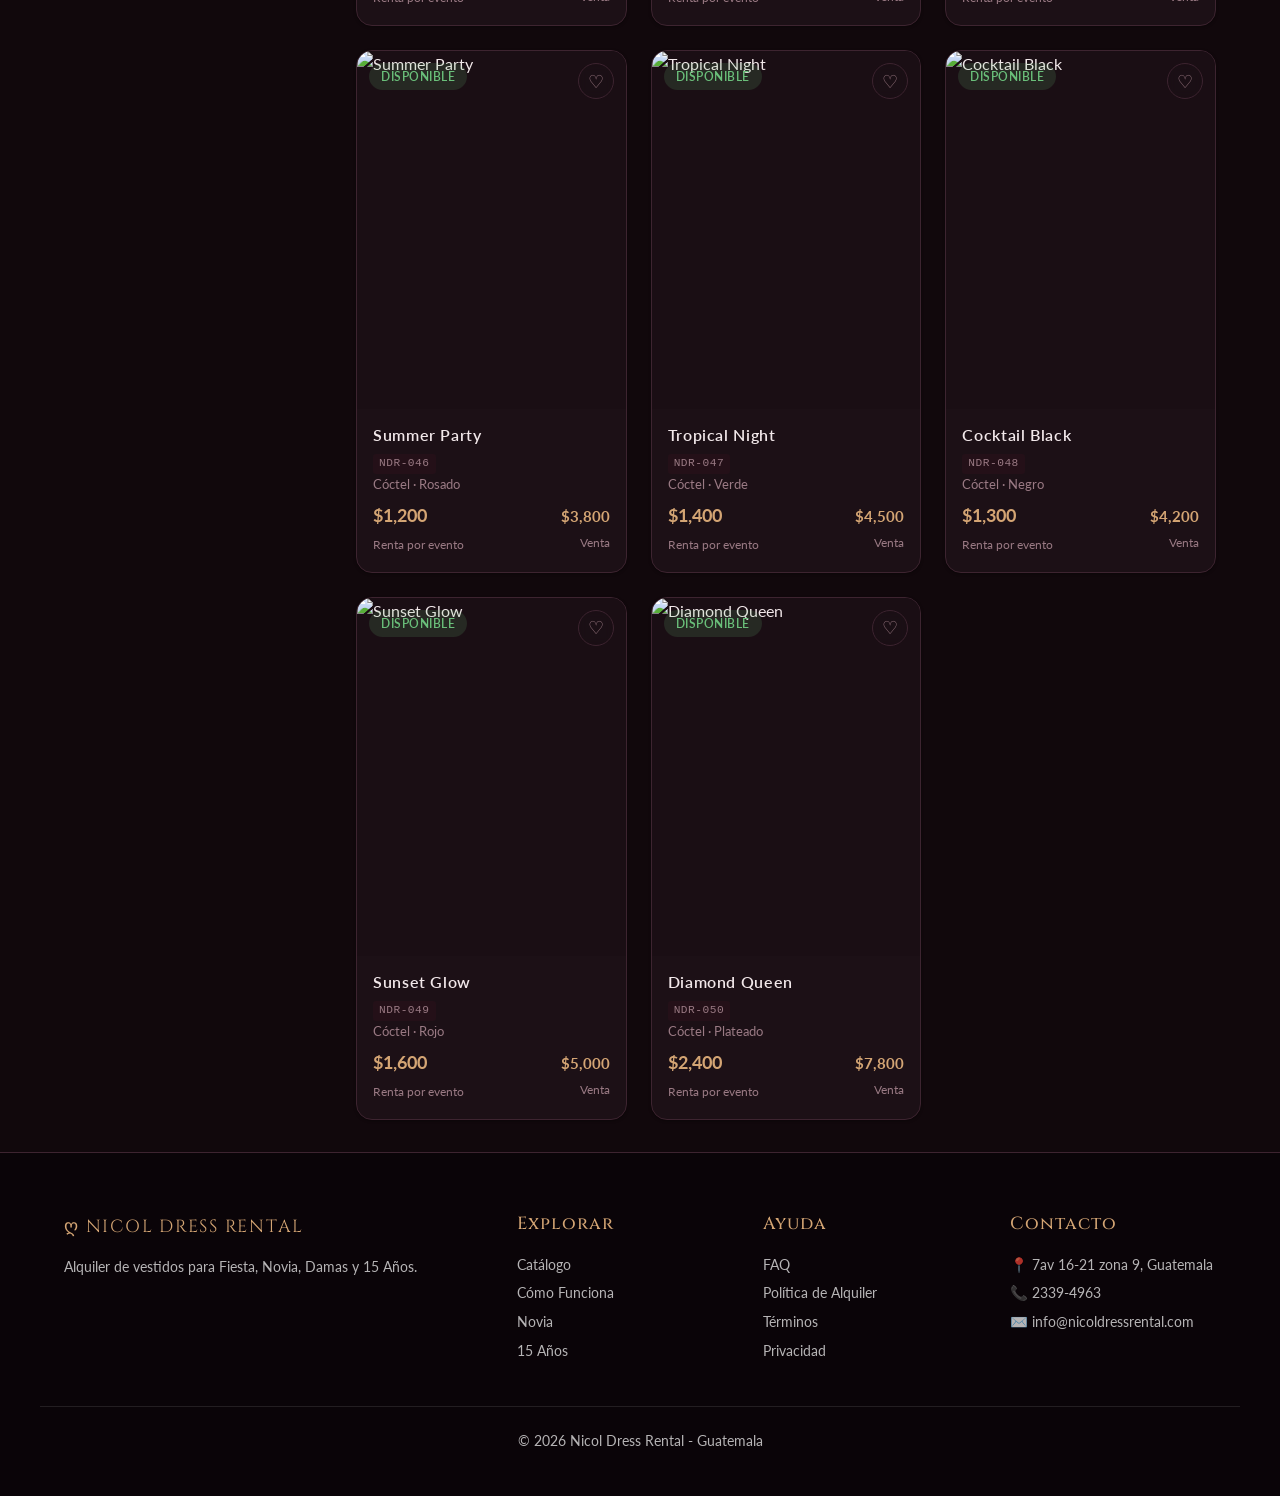
==== commit 1c3dbb81: "actualizacion grande 2 - rediseño" ====
--- a/catalogo.html
+++ b/catalogo.html
@@ -7,9 +7,6 @@
   <link rel="stylesheet" href="public/css/main.css">
   <link rel="stylesheet" href="public/css/cliente.css">
   <link rel="icon" href="data:image/svg+xml,<svg xmlns=%22http://www.w3.org/2000/svg%22 viewBox=%220 0 100 100%22><text y=%22.9em%22 font-size=%2290%22>ღ</text></svg>">
-  <link rel="preconnect" href="https://fonts.googleapis.com">
-  <link rel="preconnect" href="https://fonts.gstatic.com" crossorigin>
-  <link href="https://fonts.googleapis.com/css2?family=Lato:wght@300;400;700;900&family=Playfair+Display:wght@400;600;700;800&display=swap" rel="stylesheet">
 </head>
 <body>
   <nav class="navbar" id="navbar">
@@ -19,7 +16,7 @@
       <div class="navbar-links" id="navbarLinks">
         <a href="index.html">Inicio</a>
         <a href="catalogo.html" class="active">Catálogo</a>
-        <a href="sliderIndex">Cómo Funciona</a>
+        <a href="index.html#como-funciona">Cómo Funciona</a>
       </div>
       <div class="navbar-actions">
         <button class="btn-icon" onclick="window.location.href='?tab=favoritos'" title="Favoritos">♡</button>
--- a/public/css/main.css
+++ b/public/css/main.css
@@ -1,48 +1,54 @@
 /* ============================================================
    👗 Nicol Dress Rental - Estilos Globales
+   Tema oscuro vino · Tipografía carta elegante
    ============================================================ */
 
-/* ─── CSS Variables (Paleta Estratégica) ─── */
+@import url('https://fonts.googleapis.com/css2?family=Cinzel:wght@400;500;600;700&family=Cormorant+Garamond:ital,wght@0,400;0,500;0,600;1,400;1,500;1,600&family=Lato:wght@300;400;500;700&display=swap');
+
+/* ─── CSS Variables (Paleta Oscura Vino) ─── */
 :root {
-  /* Paleta de colores - Aplicación estratégica 60-30-10 */
-  --primary: #5C1F14;        /* Rojo Óxido - Botones CTA */
-  --primary-dark: #4a1810;   /* Rojo Óxido oscuro - Hover */
-  --primary-light: #7a3a2e;  /* Variante más clara */
-  --accent: #8C5E5E;         /* Acento bordes/badges */
-  --accent-soft: #CCAB9A;    /* Acento suave */
-
-  --bg-cream: #F7F7F7;       /* Fondo Principal - 60% de la página */
-  --bg-white: #ffffff;
-  --bg-light: #FFD6DB;       /* Fondos secundarios y tarjetas */
-  --bg-card: #D9C1C1;        /* Fondo tarjetas alternativo */
-  --bg-gray: #f0ece8;
-  --bg-dark: #41110D;        /* Vino Tinto Muy Oscuro - Texto principal */
-
-  --text-primary: #41110D;   /* Vino Tinto - Texto principal y títulos */
-  --text-secondary: #5C1F14; /* Rojo Óxido - Texto secundario */
-  --text-muted: #8C5E5E;    /* Acento - Texto deshabilitado */
+  --primary: #a8445c;
+  --primary-dark: #7a2d42;
+  --primary-hover: #c45a74;
+  --primary-light: #1a0c12;
+  --accent: #c9788a;
+  --accent-soft: #d4a574;
+  --accent-glow: rgba(168, 68, 92, 0.25);
+
+  --bg-cream: #11080c;
+  --bg-white: #1c1016;
+  --bg-light: #241018;
+  --bg-card: #2a1520;
+  --bg-gray: #1a0e14;
+  --bg-dark: #0a0408;
+
+  --text-primary: #f2e8ea;
+  --text-secondary: #d4b8be;
+  --text-muted: #9a7a84;
   --text-light: #ffffff;
-  --text-link: #5C1F14;
-
-  --border: #CCAB9A;         /* Acentos y bordes */
-  --border-light: #D9C1C1;   /* Bordes suaves */
-
-  --success: #4caf50;
-  --warning: #ff9800;
-  --danger: #d32f2f;
-  --info: #5C1F14;
-
-  --shadow-sm: 0 1px 3px rgba(65, 17, 13, 0.08);
-  --shadow-md: 0 4px 12px rgba(65, 17, 13, 0.1);
-  --shadow-lg: 0 8px 30px rgba(65, 17, 13, 0.12);
-  --shadow-xl: 0 20px 60px rgba(65, 17, 13, 0.15);
+  --text-link: #e8a8b8;
+
+  --border: #3d2430;
+  --border-light: #2e1a24;
+
+  --success: #6abf7a;
+  --warning: #e8a84a;
+  --danger: #e05a6a;
+  --info: #a8445c;
+
+  --shadow-sm: 0 1px 3px rgba(0, 0, 0, 0.35);
+  --shadow-md: 0 4px 16px rgba(0, 0, 0, 0.4);
+  --shadow-lg: 0 8px 32px rgba(0, 0, 0, 0.45);
+  --shadow-xl: 0 20px 60px rgba(0, 0, 0, 0.5);
+  --shadow-wine: 0 8px 32px rgba(168, 68, 92, 0.2);
 
   --radius-sm: 6px;
   --radius-md: 10px;
   --radius-lg: 16px;
   --radius-xl: 24px;
 
-  --font-serif: 'Playfair Display', 'Georgia', serif;
+  --font-display: 'Cinzel', 'Times New Roman', serif;
+  --font-serif: 'Cormorant Garamond', 'Georgia', serif;
   --font-sans: 'Lato', 'Segoe UI', -apple-system, BlinkMacSystemFont, sans-serif;
 
   --transition: all 0.3s cubic-bezier(0.4, 0, 0.2, 1);
@@ -86,7 +92,7 @@
 }
 
 a:hover {
-  color: var(--primary-dark);
+  color: var(--accent);
 }
 
 button {
@@ -104,7 +110,7 @@
   border: 1.5px solid var(--border);
   border-radius: var(--radius-sm);
   padding: 10px 14px;
-  background: var(--bg-white);
+  background: var(--bg-card);
   color: var(--text-primary);
   transition: var(--transition-fast);
   outline: none;
@@ -113,22 +119,54 @@
 
 input:focus, select:focus, textarea:focus {
   border-color: var(--primary);
-  box-shadow: 0 0 0 3px rgba(92, 31, 20, 0.15);
-}
-
-ul { list-style: none; }
+  box-shadow: 0 0 0 3px var(--accent-glow);
+}
+
+input::placeholder,
+textarea::placeholder {
+  color: var(--text-muted);
+  opacity: 0.8;
+}
+
+::selection {
+  background: var(--primary-dark);
+  color: var(--text-light);
+}
 
 /* ─── Typography ─── */
 h1, h2, h3, h4, h5, h6 {
-  font-family: var(--font-serif);
+  font-family: var(--font-display);
   color: var(--text-primary);
-  line-height: 1.3;
+  line-height: 1.25;
+  letter-spacing: 0.06em;
+  font-weight: 500;
 }
 
 h1 { font-size: 2.5rem; }
 h2 { font-size: 2rem; }
-h3 { font-size: 1.5rem; }
+h3 { font-size: 1.5rem; font-family: var(--font-display); letter-spacing: 0.04em; }
 h4 { font-size: 1.25rem; }
+
+.text-serif-italic {
+  font-family: var(--font-serif);
+  font-style: italic;
+  font-weight: 400;
+  letter-spacing: 0.02em;
+}
+
+.text-sans {
+  font-family: var(--font-sans);
+  font-style: normal;
+  letter-spacing: 0;
+}
+
+.section-title p,
+.lead-serif {
+  font-family: var(--font-serif);
+  font-style: italic;
+  font-size: 1.15rem;
+  color: var(--text-secondary);
+}
 
 /* ─── Header / Navbar ─── */
 .navbar {
@@ -137,10 +175,10 @@
   left: 0;
   right: 0;
   z-index: 1000;
-  background: rgba(255, 255, 255, 0.97);
-  backdrop-filter: blur(10px);
-  -webkit-backdrop-filter: blur(10px);
-  border-bottom: 1px solid var(--border-light);
+  background: rgba(17, 8, 12, 0.92);
+  backdrop-filter: blur(12px);
+  -webkit-backdrop-filter: blur(12px);
+  border-bottom: 1px solid var(--border);
   height: var(--header-height);
   transition: var(--transition);
 }
@@ -163,10 +201,12 @@
   display: flex;
   align-items: center;
   gap: 10px;
-  font-family: var(--font-serif);
-  font-size: 1.4rem;
+  font-family: var(--font-display);
+  font-size: 1.05rem;
   color: var(--text-primary);
-  font-weight: 700;
+  font-weight: 600;
+  letter-spacing: 0.12em;
+  text-transform: uppercase;
 }
 
 .navbar-logo img {
@@ -196,7 +236,8 @@
 .navbar-links a:hover,
 .navbar-links a.active {
   color: var(--text-light);
-  background: var(--primary);
+  background: var(--primary-dark);
+  border-bottom: none;
 }
 
 .navbar-actions {
@@ -219,8 +260,8 @@
 }
 
 .navbar-actions .btn-icon:hover {
-  background: var(--bg-light);
-  color: var(--primary);
+  background: var(--bg-card);
+  color: var(--accent);
 }
 
 .navbar-actions .badge {
@@ -281,30 +322,33 @@
 }
 
 .btn-primary {
-  background: var(--primary);
+  background: linear-gradient(135deg, var(--primary) 0%, var(--primary-dark) 100%);
   color: white;
-  box-shadow: 0 2px 8px rgba(92, 31, 20, 0.3);
+  box-shadow: 0 2px 12px var(--accent-glow);
+  border: 1px solid rgba(255, 255, 255, 0.08);
+  font-family: var(--font-sans);
+  letter-spacing: 0.04em;
 }
 
 .btn-primary:hover {
-  background: #41110D;
-  transform: translateY(-3px);
-  box-shadow: 0 8px 24px rgba(65, 17, 13, 0.45);
+  background: linear-gradient(135deg, var(--primary-hover) 0%, var(--primary) 100%);
+  transform: translateY(-2px);
+  box-shadow: var(--shadow-wine);
   color: white;
 }
 
 .btn-secondary {
-  background: #D9C1C1;
-  color: #41110D;
-  border: 1.5px solid #CCAB9A;
+  background: transparent;
+  color: var(--text-primary);
+  border: 1.5px solid var(--accent-soft);
 }
 
 .btn-secondary:hover {
-  background: #CCAB9A;
-  border-color: #8C5E5E;
-  color: #41110D;
+  background: rgba(212, 165, 116, 0.1);
+  border-color: var(--accent-soft);
+  color: var(--accent-soft);
   transform: translateY(-2px);
-  box-shadow: 0 4px 12px rgba(140, 94, 94, 0.3);
+  box-shadow: 0 4px 16px rgba(212, 165, 116, 0.15);
 }
 
 .btn-outline {
@@ -387,7 +431,7 @@
 
 .section-title h2 {
   margin-bottom: 12px;
-  color: var(--text-primary);
+  color: var(--accent-soft);
 }
 
 .section-title p {
@@ -403,6 +447,7 @@
   box-shadow: var(--shadow-sm);
   overflow: hidden;
   transition: var(--transition);
+  border: 1px solid var(--border);
 }
 
 .card:hover {
@@ -433,11 +478,11 @@
   letter-spacing: 0.5px;
 }
 
-.badge-success { background: #e8f5e9; color: #2e7d32; }
-.badge-warning { background: #fff3e0; color: #e65100; }
-.badge-danger { background: #fce4ec; color: #c62828; }
-.badge-info { background: #FFD6DB; color: var(--primary); }
-.badge-default { background: #D9C1C1; color: var(--text-primary); }
+.badge-success { background: rgba(106, 191, 122, 0.15); color: var(--success); }
+.badge-warning { background: rgba(232, 168, 74, 0.15); color: var(--warning); }
+.badge-danger { background: rgba(224, 90, 106, 0.15); color: var(--danger); }
+.badge-info { background: rgba(168, 68, 92, 0.2); color: var(--accent); }
+.badge-default { background: var(--bg-card); color: var(--text-secondary); }
 
 /* ─── Spinner ─── */
 .spinner {
@@ -457,7 +502,7 @@
 .img-loading {
   position: relative;
   overflow: hidden;
-  background: #D9C1C1;
+  background: var(--bg-card);
 }
 
 .img-loading::after {
@@ -496,15 +541,15 @@
   align-items: center;
   gap: 12px;
   padding: 14px 20px;
-  background: #FFD6DB;
+  background: var(--bg-white);
   border-radius: var(--radius-md);
-  box-shadow: 0 8px 32px rgba(65, 17, 13, 0.18);
-  border-left: 4px solid #8C5E5E;
+  box-shadow: var(--shadow-lg);
+  border-left: 4px solid var(--accent);
   min-width: 300px;
   max-width: 420px;
   animation: slideInRight 0.3s ease;
-  border: 1px solid #CCAB9A;
-  color: #41110D;
+  border: 1px solid var(--border);
+  color: var(--text-primary);
 }
 
 .toast-success { border-left-color: #4caf50; }
@@ -547,8 +592,8 @@
   left: 0;
   right: 0;
   bottom: 0;
-  background: rgba(65, 17, 13, 0.5);
-  backdrop-filter: blur(4px);
+  background: rgba(10, 4, 8, 0.75);
+  backdrop-filter: blur(6px);
   z-index: 2000;
   display: none;
   align-items: center;
@@ -582,6 +627,7 @@
 
 .modal-header h3 {
   font-size: 1.3rem;
+  color: var(--accent-soft);
 }
 
 .modal-close {
@@ -596,7 +642,7 @@
 }
 
 .modal-close:hover {
-  background: var(--bg-light);
+  background: var(--bg-card);
   color: var(--text-primary);
 }
 
@@ -627,7 +673,8 @@
   background: var(--bg-dark);
   color: var(--text-light);
   padding: 60px 0 40px;
-  margin-top: 80px;
+  margin-top: 0;
+  border-top: 1px solid var(--border);
 }
 
 .footer-inner {
@@ -656,10 +703,12 @@
 }
 
 .footer-logo {
-  font-family: var(--font-serif);
-  font-size: 1.3rem;
+  font-family: var(--font-display);
+  font-size: 1.1rem;
   color: var(--accent-soft);
   margin-bottom: 12px;
+  letter-spacing: 0.1em;
+  text-transform: uppercase;
 }
 
 .footer-bottom {
@@ -716,8 +765,8 @@
     background: var(--bg-white);
     flex-direction: column;
     padding: 16px;
-    border-bottom: 1px solid var(--border-light);
-    box-shadow: var(--shadow-md);
+    border-bottom: 1px solid var(--border);
+    box-shadow: var(--shadow-lg);
   }
 
   .navbar-links.open {
@@ -744,10 +793,10 @@
 
 /* ─── Page Hero ─── */
 .page-hero {
-  background: linear-gradient(135deg, var(--bg-cream), var(--bg-light));
+  background: linear-gradient(180deg, var(--bg-light) 0%, var(--bg-cream) 100%);
   padding: 80px 0 60px;
   text-align: center;
-  border-bottom: 1px solid var(--border-light);
+  border-bottom: 1px solid var(--border);
 }
 
 .page-hero h1 {
@@ -798,7 +847,7 @@
   gap: 6px;
   padding: 6px 12px 6px 6px;
   border-radius: 100px;
-  background: var(--bg-light);
+  background: var(--bg-card);
   font-size: 0.85rem;
   font-weight: 600;
   color: var(--text-secondary);
@@ -850,7 +899,7 @@
 
 .user-dropdown a:hover,
 .user-dropdown button:hover {
-  background: var(--bg-light);
+  background: var(--bg-card);
   color: var(--text-primary);
 }
 
@@ -865,7 +914,7 @@
 }
 
 .user-dropdown .logout-btn:hover {
-  background: #fce4ec;
+  background: rgba(224, 90, 106, 0.12);
 }
 
 /* ─── Switch Admin/Cliente ─── */
--- a/public/css/cliente.css
+++ b/public/css/cliente.css
@@ -7,9 +7,12 @@
   min-height: calc(100vh - var(--header-height));
   display: flex;
   align-items: center;
-  background: linear-gradient(135deg, var(--bg-cream) 0%, var(--bg-light) 50%, var(--bg-cream) 100%);
+  background: radial-gradient(ellipse at 20% 50%, rgba(168, 68, 92, 0.12) 0%, transparent 55%),
+              radial-gradient(ellipse at 80% 20%, rgba(212, 165, 116, 0.06) 0%, transparent 45%),
+              linear-gradient(180deg, var(--bg-light) 0%, var(--bg-cream) 100%);
   position: relative;
   overflow: hidden;
+  padding: 60px 0;
 }
 
 .hero::before {
@@ -19,8 +22,18 @@
   right: -30%;
   width: 80%;
   height: 200%;
-  background: radial-gradient(ellipse, rgba(92, 31, 20, 0.06) 0%, transparent 70%);
+  background: radial-gradient(ellipse, rgba(168, 68, 92, 0.08) 0%, transparent 70%);
   pointer-events: none;
+}
+
+.hero::after {
+  content: '';
+  position: absolute;
+  bottom: 0;
+  left: 0;
+  right: 0;
+  height: 1px;
+  background: linear-gradient(90deg, transparent, var(--border), transparent);
 }
 
 .hero-inner {
@@ -37,22 +50,74 @@
 }
 
 .hero-content h1 {
-  font-size: 3.2rem;
-  line-height: 1.15;
+  font-family: var(--font-display);
+  font-size: 2.8rem;
+  line-height: 1.2;
   margin-bottom: 20px;
+  letter-spacing: 0.08em;
+  font-weight: 500;
+  color: var(--text-primary);
+  text-transform: none;
 }
 
 .hero-content h1 span {
-  color: var(--primary);
+  color: var(--accent-soft);
   display: block;
-}
-
-.hero-content p {
-  font-size: 1.1rem;
-  color: var(--text-secondary);
-  margin-bottom: 32px;
+  font-size: 0.78em;
+  letter-spacing: 0.1em;
+  margin-top: 8px;
+}
+
+.hero-logo {
+  width: 220px;
+  max-width: 100%;
+  height: auto;
+  display: block;
+  margin-bottom: 28px;
+  filter: drop-shadow(0 4px 20px rgba(168, 68, 92, 0.3));
+}
+
+.hero-lead {
+  margin-bottom: 24px;
   line-height: 1.7;
-  max-width: 480px;
+}
+
+.hero-lead .lead-main {
+  font-family: var(--font-serif);
+  font-style: italic;
+  font-size: 1.35rem;
+  color: var(--text-secondary);
+  display: block;
+  margin-bottom: 8px;
+}
+
+.hero-lead .lead-sub {
+  font-family: var(--font-sans);
+  font-size: 0.95rem;
+  font-weight: 400;
+  color: var(--text-muted);
+  display: block;
+}
+
+.hero-meta {
+  display: flex;
+  gap: 16px;
+  flex-wrap: wrap;
+  margin-bottom: 28px;
+  font-size: 0.9rem;
+  font-family: var(--font-sans);
+  color: var(--text-muted);
+}
+
+.hero-meta a {
+  color: var(--accent);
+  font-weight: 600;
+  text-decoration: none;
+  transition: var(--transition-fast);
+}
+
+.hero-meta a:hover {
+  color: var(--accent-soft);
 }
 
 .hero-buttons {
@@ -71,14 +136,17 @@
   width: 100%;
   max-width: 480px;
   border-radius: var(--radius-xl);
-  box-shadow: var(--shadow-xl);
+  box-shadow: var(--shadow-wine), var(--shadow-xl);
   aspect-ratio: 3/4;
   object-fit: cover;
+  border: 1px solid var(--border);
 }
 
 /* ─── HOW IT WORKS ─── */
 .how-it-works {
   background: var(--bg-light);
+  border-top: 1px solid var(--border);
+  border-bottom: 1px solid var(--border);
 }
 
 .steps-grid {
@@ -94,39 +162,45 @@
   border-radius: var(--radius-lg);
   box-shadow: var(--shadow-sm);
   transition: var(--transition);
+  border: 1px solid var(--border);
+  border-top: 3px solid var(--primary);
 }
 
 .step-card:hover {
-  transform: translateY(-3px);
-  box-shadow: var(--shadow-md);
+  transform: translateY(-4px);
+  box-shadow: var(--shadow-wine);
+  border-color: var(--primary-dark);
 }
 
 .step-number {
   width: 56px;
   height: 56px;
   border-radius: 50%;
-  background: var(--primary);
+  background: linear-gradient(135deg, var(--primary) 0%, var(--primary-dark) 100%);
   color: white;
   display: flex;
   align-items: center;
   justify-content: center;
-  font-size: 1.5rem;
-  font-weight: 700;
-  font-family: var(--font-serif);
+  font-size: 1.3rem;
+  font-weight: 600;
+  font-family: var(--font-display);
   margin: 0 auto 20px;
-  box-shadow: 0 4px 12px rgba(92, 31, 20, 0.3);
+  box-shadow: var(--shadow-wine);
+  letter-spacing: 0.05em;
 }
 
 .step-card h3 {
   margin-bottom: 8px;
-  font-size: 1.1rem;
-  color: var(--text-primary);
+  font-size: 1rem;
+  color: var(--accent-soft);
+  letter-spacing: 0.06em;
 }
 
 .step-card p {
   color: var(--text-muted);
   font-size: 0.9rem;
-  line-height: 1.6;
+  line-height: 1.65;
+  font-family: var(--font-sans);
 }
 
 /* ─── FEATURED SLIDER ─── */
@@ -175,15 +249,16 @@
   align-items: center;
   justify-content: center;
   font-size: 1.2rem;
-  color: var(--text-secondary);
+  color: var(--accent-soft);
   box-shadow: var(--shadow-sm);
   transition: var(--transition);
 }
 
 .slider-arrow:hover {
-  background: var(--primary);
+  background: var(--primary-dark);
   color: white;
   border-color: var(--primary);
+  box-shadow: var(--shadow-wine);
 }
 
 /* ─── CATALOG PAGE ─── */
@@ -257,24 +332,24 @@
   border-radius: var(--radius-sm);
   text-align: left;
   font-size: 0.9rem;
-  color: #41110D;
-  background: #D9C1C1;
+  color: var(--text-secondary);
+  background: var(--bg-card);
   transition: var(--transition-fast);
   font-weight: 500;
-  border: 1px solid transparent;
+  border: 1px solid var(--border);
 }
 
 .filter-category-btn:hover {
-  background: #CCAB9A;
-  border-color: #8C5E5E;
-  color: #41110D;
+  background: var(--bg-light);
+  border-color: var(--primary);
+  color: var(--text-primary);
 }
 
 .filter-category-btn.active {
-  background: #8C5E5E;
+  background: var(--primary-dark);
   color: white;
   font-weight: 600;
-  border-color: #5C1F14;
+  border-color: var(--primary);
 }
 
 /* Color Swatches */
@@ -403,24 +478,24 @@
   border-radius: var(--radius-sm);
   text-align: left;
   font-size: 0.85rem;
-  color: #41110D;
-  background: #D9C1C1;
+  color: var(--text-secondary);
+  background: var(--bg-card);
   transition: var(--transition-fast);
   font-weight: 500;
-  border: 1px solid transparent;
+  border: 1px solid var(--border);
 }
 
 .filter-body-btn:hover {
-  background: #CCAB9A;
-  border-color: #8C5E5E;
-  color: #41110D;
+  background: var(--bg-light);
+  border-color: var(--primary);
+  color: var(--text-primary);
 }
 
 .filter-body-btn.active {
-  background: #8C5E5E;
+  background: var(--primary-dark);
   color: white;
   font-weight: 600;
-  border-color: #5C1F14;
+  border-color: var(--primary);
 }
 
 /* Catalog Grid */
@@ -452,11 +527,13 @@
   transition: var(--transition);
   cursor: pointer;
   position: relative;
+  border: 1px solid var(--border);
 }
 
 .product-card:hover {
-  box-shadow: var(--shadow-md);
-  transform: translateY(-3px);
+  box-shadow: var(--shadow-wine);
+  transform: translateY(-4px);
+  border-color: var(--primary-dark);
 }
 
 .product-card-image {
@@ -484,7 +561,7 @@
   width: 36px;
   height: 36px;
   border-radius: 50%;
-  background: rgba(255, 255, 255, 0.9);
+  background: rgba(28, 16, 22, 0.85);
   backdrop-filter: blur(4px);
   display: flex;
   align-items: center;
@@ -493,6 +570,7 @@
   color: var(--text-muted);
   transition: var(--transition);
   z-index: 2;
+  border: 1px solid var(--border);
 }
 
 .product-card .favorite-btn:hover {
@@ -550,7 +628,7 @@
 .product-card-body .price {
   font-size: 1.1rem;
   font-weight: 700;
-  color: var(--primary);
+  color: var(--accent-soft);
 }
 
 .product-card-body .price-label {
@@ -699,7 +777,7 @@
 .product-info .product-price {
   font-size: 2rem;
   font-weight: 700;
-  color: var(--primary);
+  color: var(--accent-soft);
   margin-bottom: 4px;
 }
 
@@ -1097,13 +1175,87 @@
   text-align: right;
 }
 
+/* ─── CATEGORY CARDS (Landing) ─── */
+.category-card {
+  display: flex;
+  flex-direction: column;
+  overflow: hidden;
+  padding: 0;
+  border-radius: var(--radius-lg);
+  border: 2px solid var(--border);
+  transition: var(--transition);
+  text-decoration: none;
+}
+
+.category-card:hover {
+  transform: translateY(-6px);
+  box-shadow: var(--shadow-wine);
+  border-color: var(--primary);
+}
+
+.category-card img {
+  width: 100%;
+  height: 310px;
+  object-fit: cover;
+  object-position: top;
+  display: block;
+}
+
+.category-card-footer {
+  background: linear-gradient(135deg, var(--primary-dark) 0%, var(--bg-dark) 100%);
+  padding: 16px;
+  text-align: center;
+  width: 100%;
+  box-sizing: border-box;
+  border-top: 1px solid var(--border);
+}
+
+.category-card-footer h3 {
+  margin: 0;
+  color: var(--text-light);
+  font-size: 0.95rem;
+  font-weight: 500;
+  letter-spacing: 0.1em;
+}
+
+.category-card-footer p {
+  color: var(--text-muted);
+  font-size: 0.82rem;
+  margin: 6px 0 0 0;
+  font-family: var(--font-serif);
+  font-style: italic;
+}
+
+.categories-section {
+  background: var(--bg-cream);
+}
+
+/* ─── FOOTER OVERRIDES ─── */
+.footer-accent {
+  border-top: 3px solid var(--primary);
+}
+
+.footer-bottom-dark {
+  background-color: var(--bg-dark);
+  padding: 15px 0;
+  border-top: 1px solid var(--border);
+}
+
+.footer-bottom-dark p {
+  color: var(--text-muted);
+  margin: 0;
+  font-size: 0.85rem;
+  font-family: var(--font-sans);
+}
+
 /* Responsive */
 @media (max-width: 1024px) {
   .hero-inner {
     grid-template-columns: 1fr;
     text-align: center;
   }
-  .hero-content p { margin: 0 auto 32px; }
+  .hero-lead { margin: 0 auto 28px; }
+  .hero-meta { justify-content: center; }
   .hero-buttons { justify-content: center; }
   .hero-image { display: none; }
   .steps-grid { grid-template-columns: repeat(2, 1fr); }
